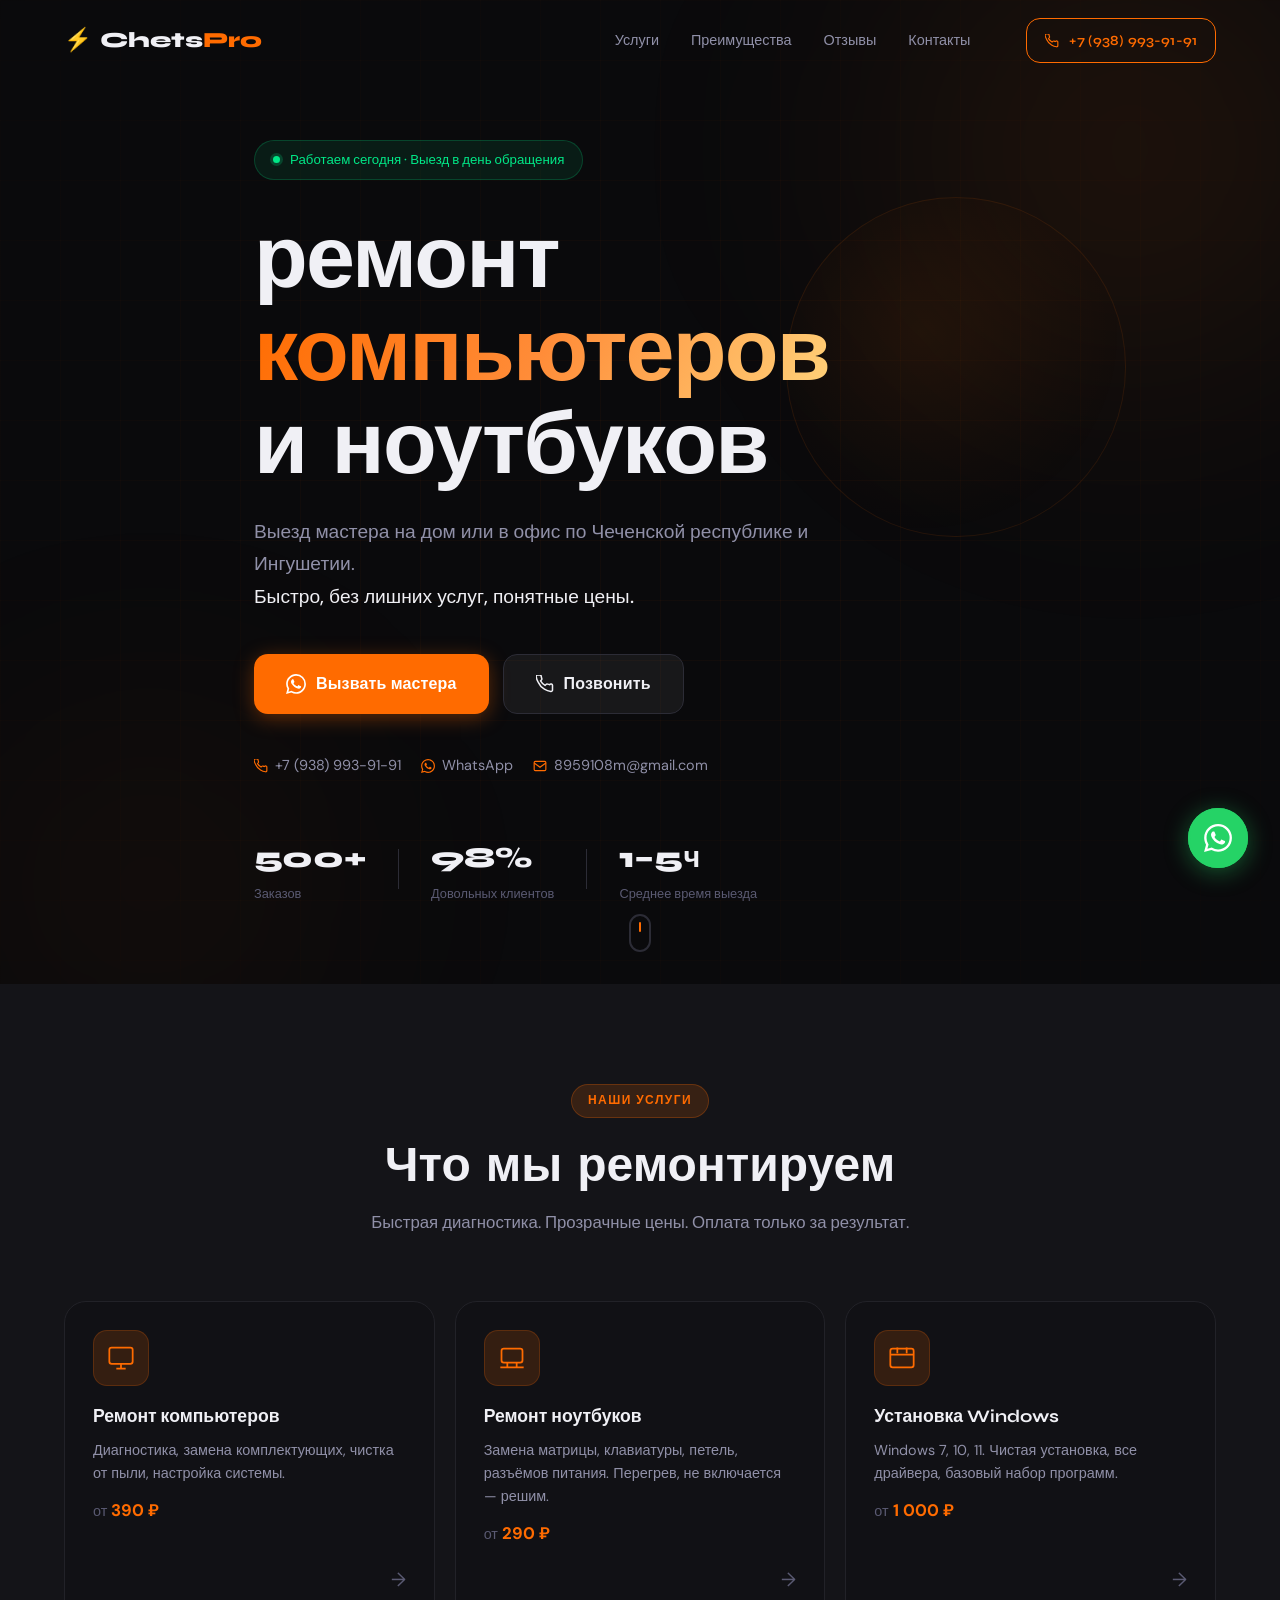
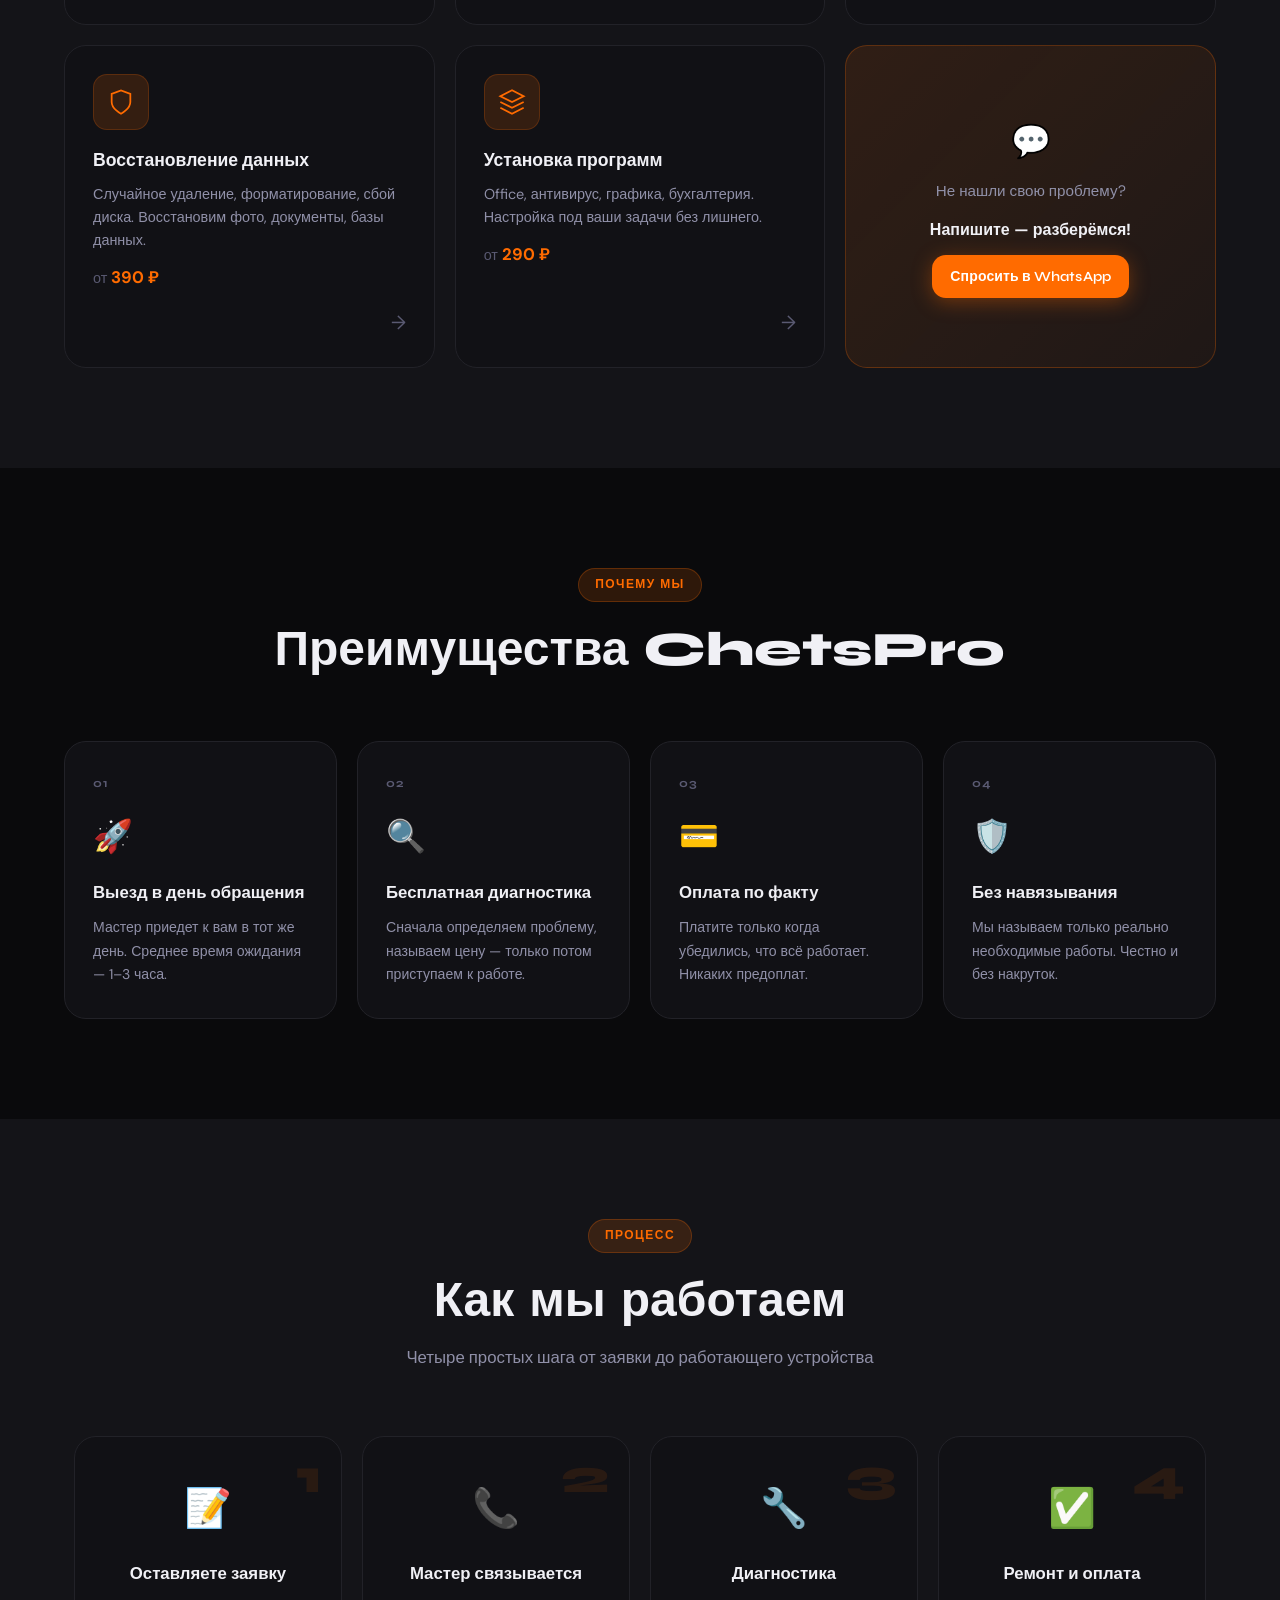
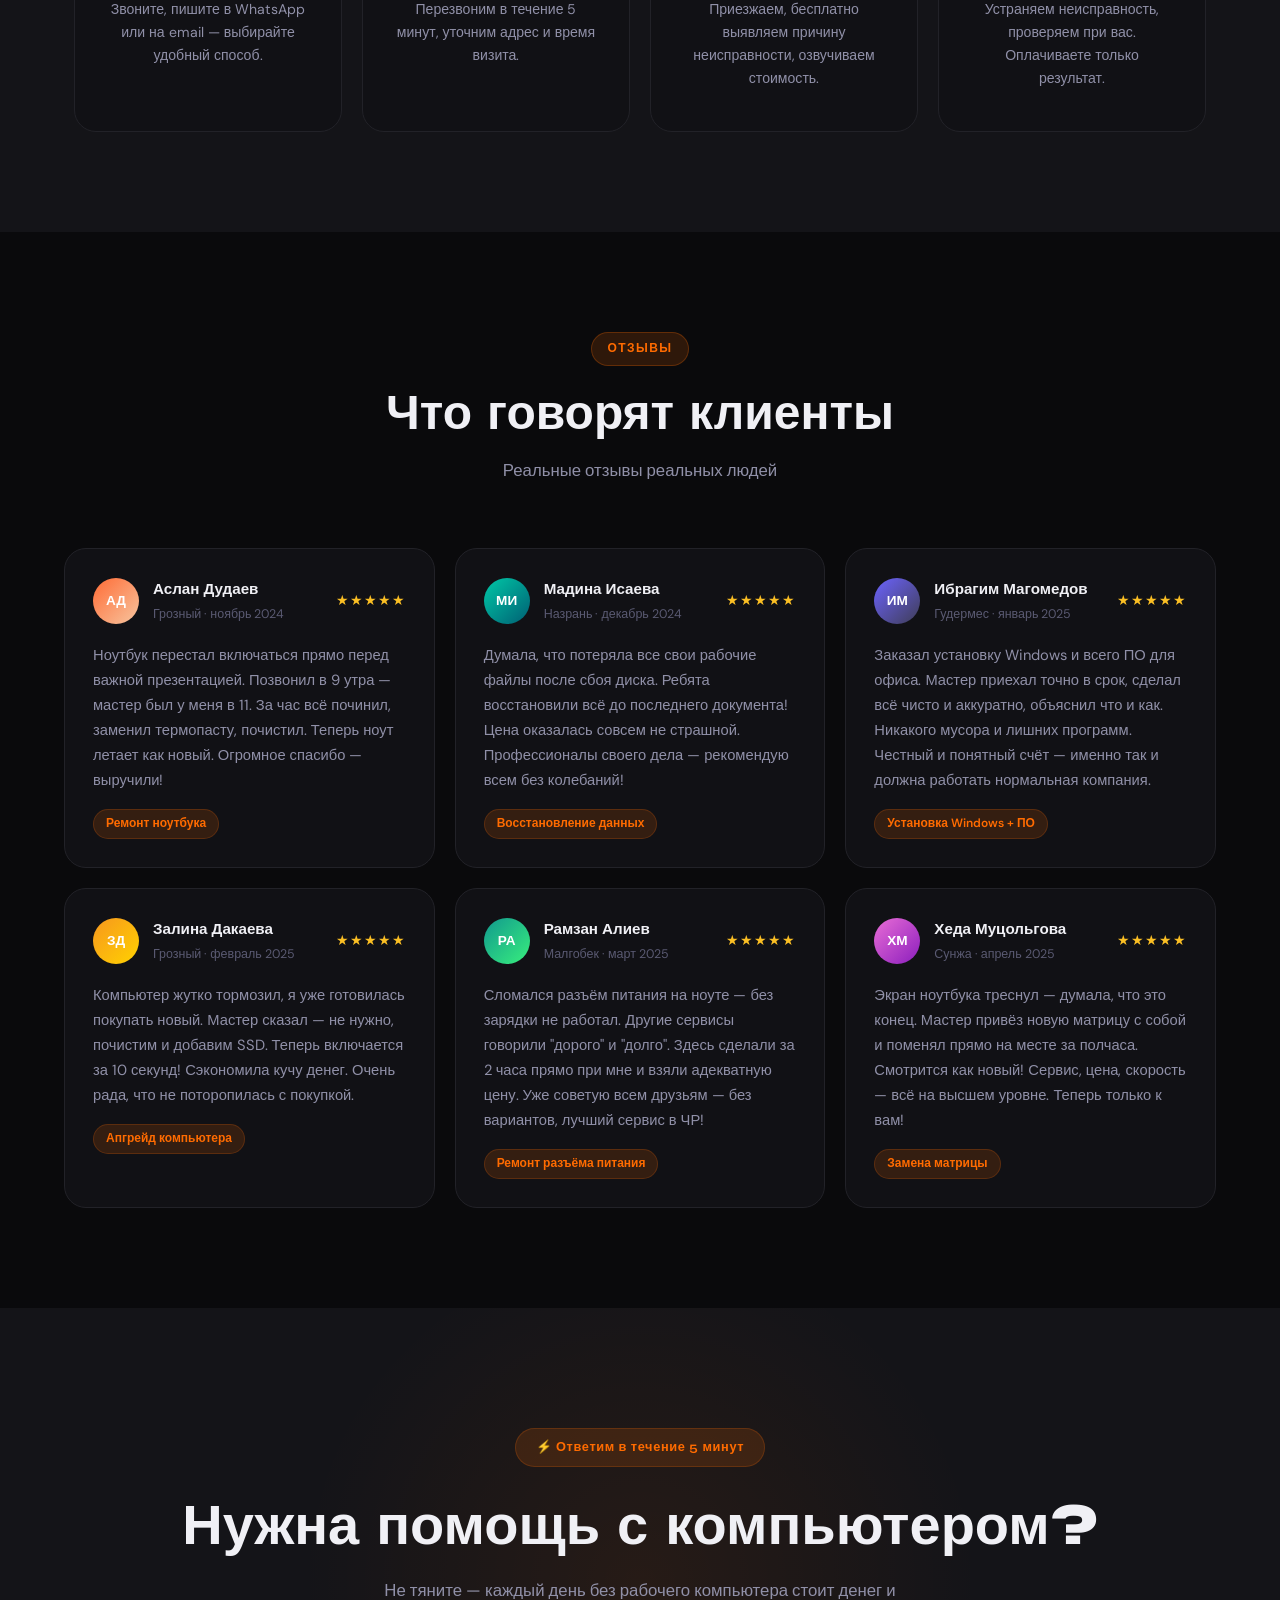
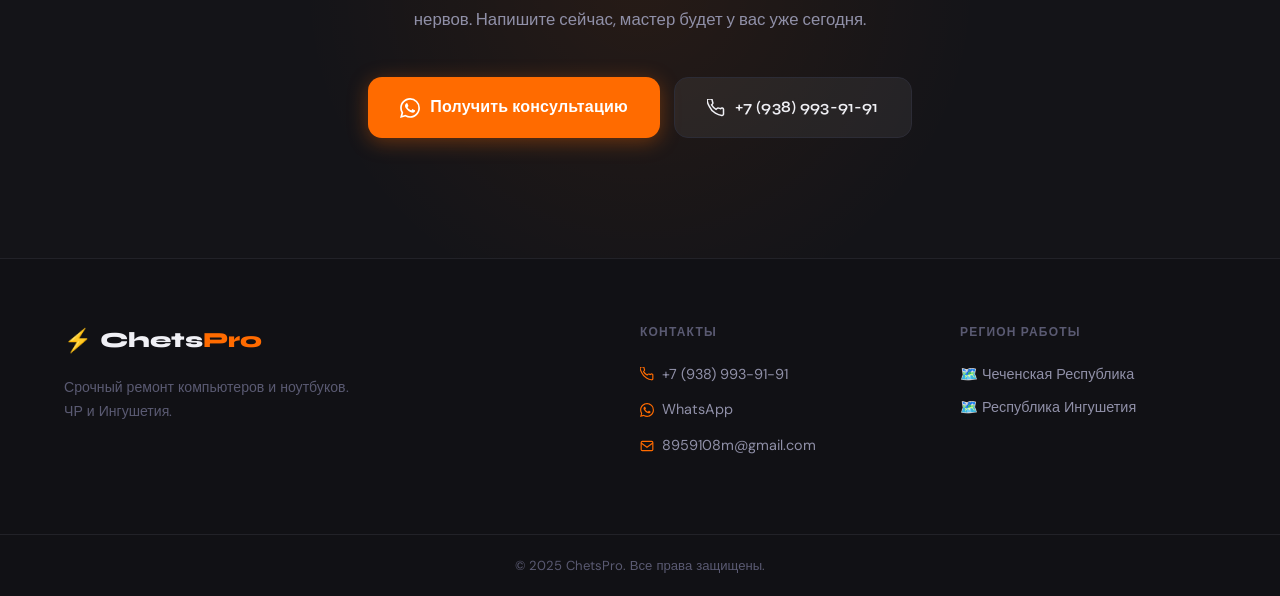
==== index.html @ eb34f76c "Add files via upload" ====
<!DOCTYPE html>
<html lang="ru">
<head>
  <meta charset="UTF-8" />
  <meta name="viewport" content="width=device-width, initial-scale=1.0" />
  <title>ChetsPro — Срочный ремонт компьютеров и ноутбуков | ЧР и Ингушетия</title>
  <meta name="description" content="Срочный ремонт компьютеров и ноутбуков в Чеченской республике и Ингушетии. Выезд мастера в день обращения. Бесплатная диагностика. Звоните: +7 (938) 993-91-91" />
  <link rel="stylesheet" href="style.css" />
  <link rel="preconnect" href="https://fonts.googleapis.com" />
  <link rel="preconnect" href="https://fonts.gstatic.com" crossorigin />
  <link href="https://fonts.googleapis.com/css2?family=Syne:wght@400;600;700;800&family=DM+Sans:ital,opsz,wght@0,9..40,300;0,9..40,400;0,9..40,500;1,9..40,300&display=swap" rel="stylesheet" />
</head>
<body>

  <!-- ===== FIXED HEADER ===== -->
  <header class="header" id="header">
    <div class="container header__inner">
      <a href="#" class="logo">
        <span class="logo__icon">⚡</span>
        <span class="logo__text">Chets<span class="logo__accent">Pro</span></span>
      </a>
      <nav class="nav">
        <a href="#services" class="nav__link">Услуги</a>
        <a href="#advantages" class="nav__link">Преимущества</a>
        <a href="#reviews" class="nav__link">Отзывы</a>
        <a href="#contact" class="nav__link">Контакты</a>
      </nav>
      <a href="tel:+79389939191" class="btn btn--sm btn--outline header__cta">
        <svg width="14" height="14" viewBox="0 0 24 24" fill="none" stroke="currentColor" stroke-width="2"><path d="M22 16.92v3a2 2 0 01-2.18 2 19.79 19.79 0 01-8.63-3.07A19.5 19.5 0 013.07 9.81 19.79 19.79 0 01.01 1.18 2 2 0 012 0h3a2 2 0 012 1.72 12.84 12.84 0 00.7 2.81 2 2 0 01-.45 2.11L6.09 7.91a16 16 0 006 6l1.27-1.27a2 2 0 012.11-.45 12.84 12.84 0 002.81.7A2 2 0 0122 14z"/></svg>
        +7 (938) 993-91-91
      </a>
      <button class="burger" id="burger" aria-label="Меню">
        <span></span><span></span><span></span>
      </button>
    </div>
    <div class="mobile-menu" id="mobileMenu">
      <a href="#services" class="mobile-menu__link">Услуги</a>
      <a href="#advantages" class="mobile-menu__link">Преимущества</a>
      <a href="#reviews" class="mobile-menu__link">Отзывы</a>
      <a href="#contact" class="mobile-menu__link">Контакты</a>
      <a href="tel:+79389939191" class="mobile-menu__link mobile-menu__link--cta">+7 (938) 993-91-91</a>
    </div>
  </header>

  <main>

    <!-- ===== HERO ===== -->
    <section class="hero" id="home">
      <div class="hero__bg">
        <div class="hero__grid"></div>
        <div class="hero__glow hero__glow--1"></div>
        <div class="hero__glow hero__glow--2"></div>
        <div class="hero__orb"></div>
      </div>
      <div class="container hero__inner">
        <div class="hero__badge reveal">
          <span class="badge__dot"></span>
          Работаем сегодня · Выезд в день обращения
        </div>
        <h1 class="hero__title reveal reveal--delay-1">
          ремонт<br />
          <span class="hero__title-gradient">компьютеров</span><br />
          и ноутбуков
        </h1>
        <p class="hero__subtitle reveal reveal--delay-2">
          Выезд мастера на дом или в офис по Чеченской республике и Ингушетии.<br />
          <strong>Быстро, без лишних услуг, понятные цены.</strong>
        </p>
        <div class="hero__actions reveal reveal--delay-3">
          <a href="https://wa.me/79389939191?text=Здравствуйте!%20Хочу%20вызвать%20мастера" target="_blank" class="btn btn--primary btn--lg">
            <svg width="20" height="20" viewBox="0 0 24 24" fill="currentColor"><path d="M17.472 14.382c-.297-.149-1.758-.867-2.03-.967-.273-.099-.471-.148-.67.15-.197.297-.767.966-.94 1.164-.173.199-.347.223-.644.075-.297-.15-1.255-.463-2.39-1.475-.883-.788-1.48-1.761-1.653-2.059-.173-.297-.018-.458.13-.606.134-.133.298-.347.446-.52.149-.174.198-.298.298-.497.099-.198.05-.371-.025-.52-.075-.149-.669-1.612-.916-2.207-.242-.579-.487-.5-.669-.51-.173-.008-.371-.01-.57-.01-.198 0-.52.074-.792.372-.272.297-1.04 1.016-1.04 2.479 0 1.462 1.065 2.875 1.213 3.074.149.198 2.096 3.2 5.077 4.487.709.306 1.262.489 1.694.625.712.227 1.36.195 1.871.118.571-.085 1.758-.719 2.006-1.413.248-.694.248-1.289.173-1.413-.074-.124-.272-.198-.57-.347m-5.421 7.403h-.004a9.87 9.87 0 01-5.031-1.378l-.361-.214-3.741.982.998-3.648-.235-.374a9.86 9.86 0 01-1.51-5.26c.001-5.45 4.436-9.884 9.888-9.884 2.64 0 5.122 1.03 6.988 2.898a9.825 9.825 0 012.893 6.994c-.003 5.45-4.437 9.884-9.885 9.884m8.413-18.297A11.815 11.815 0 0012.05 0C5.495 0 .16 5.335.157 11.892c0 2.096.547 4.142 1.588 5.945L.057 24l6.305-1.654a11.882 11.882 0 005.683 1.448h.005c6.554 0 11.89-5.335 11.893-11.893a11.821 11.821 0 00-3.48-8.413z"/></svg>
            Вызвать мастера
          </a>
          <a href="tel:+79389939191" class="btn btn--ghost btn--lg">
            <svg width="18" height="18" viewBox="0 0 24 24" fill="none" stroke="currentColor" stroke-width="2"><path d="M22 16.92v3a2 2 0 01-2.18 2 19.79 19.79 0 01-8.63-3.07A19.5 19.5 0 013.07 9.81 19.79 19.79 0 01.01 1.18 2 2 0 012 0h3a2 2 0 012 1.72 12.84 12.84 0 00.7 2.81 2 2 0 01-.45 2.11L6.09 7.91a16 16 0 006 6l1.27-1.27a2 2 0 012.11-.45 12.84 12.84 0 002.81.7A2 2 0 0122 14z"/></svg>
            Позвонить
          </a>
        </div>
        <div class="hero__contacts reveal reveal--delay-4">
          <a href="tel:+79389939191" class="hero__contact-item">
            <svg width="14" height="14" viewBox="0 0 24 24" fill="none" stroke="currentColor" stroke-width="2"><path d="M22 16.92v3a2 2 0 01-2.18 2 19.79 19.79 0 01-8.63-3.07A19.5 19.5 0 013.07 9.81 19.79 19.79 0 01.01 1.18 2 2 0 012 0h3a2 2 0 012 1.72 12.84 12.84 0 00.7 2.81 2 2 0 01-.45 2.11L6.09 7.91a16 16 0 006 6l1.27-1.27a2 2 0 012.11-.45 12.84 12.84 0 002.81.7A2 2 0 0122 14z"/></svg>
            +7 (938) 993-91-91
          </a>
          <a href="https://wa.me/79389939191" target="_blank" class="hero__contact-item">
            <svg width="14" height="14" viewBox="0 0 24 24" fill="currentColor"><path d="M17.472 14.382c-.297-.149-1.758-.867-2.03-.967-.273-.099-.471-.148-.67.15-.197.297-.767.966-.94 1.164-.173.199-.347.223-.644.075-.297-.15-1.255-.463-2.39-1.475-.883-.788-1.48-1.761-1.653-2.059-.173-.297-.018-.458.13-.606.134-.133.298-.347.446-.52.149-.174.198-.298.298-.497.099-.198.05-.371-.025-.52-.075-.149-.669-1.612-.916-2.207-.242-.579-.487-.5-.669-.51-.173-.008-.371-.01-.57-.01-.198 0-.52.074-.792.372-.272.297-1.04 1.016-1.04 2.479 0 1.462 1.065 2.875 1.213 3.074.149.198 2.096 3.2 5.077 4.487.709.306 1.262.489 1.694.625.712.227 1.36.195 1.871.118.571-.085 1.758-.719 2.006-1.413.248-.694.248-1.289.173-1.413-.074-.124-.272-.198-.57-.347m-5.421 7.403h-.004a9.87 9.87 0 01-5.031-1.378l-.361-.214-3.741.982.998-3.648-.235-.374a9.86 9.86 0 01-1.51-5.26c.001-5.45 4.436-9.884 9.888-9.884 2.64 0 5.122 1.03 6.988 2.898a9.825 9.825 0 012.893 6.994c-.003 5.45-4.437 9.884-9.885 9.884m8.413-18.297A11.815 11.815 0 0012.05 0C5.495 0 .16 5.335.157 11.892c0 2.096.547 4.142 1.588 5.945L.057 24l6.305-1.654a11.882 11.882 0 005.683 1.448h.005c6.554 0 11.89-5.335 11.893-11.893a11.821 11.821 0 00-3.48-8.413z"/></svg>
            WhatsApp
          </a>
          <a href="mailto:8959108m@gmail.com" class="hero__contact-item">
            <svg width="14" height="14" viewBox="0 0 24 24" fill="none" stroke="currentColor" stroke-width="2"><rect x="2" y="4" width="20" height="16" rx="2"/><path d="m2 7 10 7 10-7"/></svg>
            8959108m@gmail.com
          </a>
        </div>
        <div class="hero__stats reveal reveal--delay-4">
          <div class="hero__stat">
            <span class="hero__stat-num">500+</span>
            <span class="hero__stat-label">Заказов</span>
          </div>
          <div class="hero__stat-divider"></div>
          <div class="hero__stat">
            <span class="hero__stat-num">98%</span>
            <span class="hero__stat-label">Довольных клиентов</span>
          </div>
          <div class="hero__stat-divider"></div>
          <div class="hero__stat">
            <span class="hero__stat-num">1–5ч</span>
            <span class="hero__stat-label">Среднее время выезда</span>
          </div>
        </div>
      </div>
      <div class="hero__scroll">
        <div class="scroll-indicator">
          <div class="scroll-indicator__line"></div>
        </div>
      </div>
    </section>

    <!-- ===== SERVICES ===== -->
    <section class="services section" id="services">
      <div class="container">
        <div class="section-header">
          <span class="section-tag reveal">Наши услуги</span>
          <h2 class="section-title reveal reveal--delay-1">Что мы ремонтируем</h2>
          <p class="section-desc reveal reveal--delay-2">Быстрая диагностика. Прозрачные цены. Оплата только за результат.</p>
        </div>
        <div class="services__grid">
          <div class="service-card reveal">
            <div class="service-card__icon">
              <svg width="28" height="28" viewBox="0 0 24 24" fill="none" stroke="currentColor" stroke-width="1.5"><rect x="2" y="3" width="20" height="14" rx="2"/><path d="M8 21h8M12 17v4"/></svg>
            </div>
            <div class="service-card__content">
              <h3 class="service-card__title">Ремонт компьютеров</h3>
              <p class="service-card__desc">Диагностика, замена комплектующих, чистка от пыли, настройка системы.</p>
              <div class="service-card__price">от <strong>390 ₽</strong></div>
            </div>
            <div class="service-card__arrow">→</div>
          </div>
          <div class="service-card reveal reveal--delay-1">
            <div class="service-card__icon">
              <svg width="28" height="28" viewBox="0 0 24 24" fill="none" stroke="currentColor" stroke-width="1.5"><rect x="3" y="4" width="18" height="12" rx="2"/><path d="M2 20h20M8 16v4M16 16v4"/></svg>
            </div>
            <div class="service-card__content">
              <h3 class="service-card__title">Ремонт ноутбуков</h3>
              <p class="service-card__desc">Замена матрицы, клавиатуры, петель, разъёмов питания. Перегрев, не включается — решим.</p>
              <div class="service-card__price">от <strong>290 ₽</strong></div>
            </div>
            <div class="service-card__arrow">→</div>
          </div>
          <div class="service-card reveal reveal--delay-2">
            <div class="service-card__icon">
              <svg width="28" height="28" viewBox="0 0 24 24" fill="none" stroke="currentColor" stroke-width="1.5"><path d="M4 4h16c1.1 0 2 .9 2 2v12c0 1.1-.9 2-2 2H4c-1.1 0-2-.9-2-2V6c0-1.1.9-2 2-2z"/><path d="M22 9H2M8 3v5M16 3v5"/></svg>
            </div>
            <div class="service-card__content">
              <h3 class="service-card__title">Установка Windows</h3>
              <p class="service-card__desc">Windows 7, 10, 11. Чистая установка, все драйвера, базовый набор программ.</p>
              <div class="service-card__price">от <strong>1 000 ₽</strong></div>
            </div>
            <div class="service-card__arrow">→</div>
          </div>
          <div class="service-card reveal reveal--delay-3">
            <div class="service-card__icon">
              <svg width="28" height="28" viewBox="0 0 24 24" fill="none" stroke="currentColor" stroke-width="1.5"><path d="M12 22s8-4 8-10V5l-8-3-8 3v7c0 6 8 10 8 10z"/></svg>
            </div>
            <div class="service-card__content">
              <h3 class="service-card__title">Восстановление данных</h3>
              <p class="service-card__desc">Случайное удаление, форматирование, сбой диска. Восстановим фото, документы, базы данных.</p>
              <div class="service-card__price">от <strong>390 ₽</strong></div>
            </div>
            <div class="service-card__arrow">→</div>
          </div>
          <div class="service-card reveal reveal--delay-1">
            <div class="service-card__icon">
              <svg width="28" height="28" viewBox="0 0 24 24" fill="none" stroke="currentColor" stroke-width="1.5"><path d="M12 2L2 7l10 5 10-5-10-5z"/><path d="M2 17l10 5 10-5M2 12l10 5 10-5"/></svg>
            </div>
            <div class="service-card__content">
              <h3 class="service-card__title">Установка программ</h3>
              <p class="service-card__desc">Office, антивирус, графика, бухгалтерия. Настройка под ваши задачи без лишнего.</p>
              <div class="service-card__price">от <strong>290 ₽</strong></div>
            </div>
            <div class="service-card__arrow">→</div>
          </div>
          <div class="service-card service-card--cta reveal reveal--delay-2">
            <div class="service-card__cta-inner">
              <span class="service-card__cta-icon">💬</span>
              <p>Не нашли свою проблему?</p>
              <strong>Напишите — разберёмся!</strong>
              <a href="https://wa.me/79389939191?text=Здравствуйте!%20У%20меня%20вопрос." target="_blank" class="btn btn--primary btn--sm">Спросить в WhatsApp</a>
            </div>
          </div>
        </div>
      </div>
    </section>

    <!-- ===== ADVANTAGES ===== -->
    <section class="advantages section" id="advantages">
      <div class="container">
        <div class="section-header">
          <span class="section-tag reveal">Почему мы</span>
          <h2 class="section-title reveal reveal--delay-1">Преимущества ChetsPro</h2>
        </div>
        <div class="advantages__grid">
          <div class="adv-card reveal">
            <div class="adv-card__num">01</div>
            <div class="adv-card__icon">🚀</div>
            <h3 class="adv-card__title">Выезд в день обращения</h3>
            <p class="adv-card__desc">Мастер приедет к вам в тот же день. Среднее время ожидания — 1–3 часа.</p>
          </div>
          <div class="adv-card reveal reveal--delay-1">
            <div class="adv-card__num">02</div>
            <div class="adv-card__icon">🔍</div>
            <h3 class="adv-card__title">Бесплатная диагностика</h3>
            <p class="adv-card__desc">Сначала определяем проблему, называем цену — только потом приступаем к работе.</p>
          </div>
          <div class="adv-card reveal reveal--delay-2">
            <div class="adv-card__num">03</div>
            <div class="adv-card__icon">💳</div>
            <h3 class="adv-card__title">Оплата по факту</h3>
            <p class="adv-card__desc">Платите только когда убедились, что всё работает. Никаких предоплат.</p>
          </div>
          <div class="adv-card reveal reveal--delay-3">
            <div class="adv-card__num">04</div>
            <div class="adv-card__icon">🛡️</div>
            <h3 class="adv-card__title">Без навязывания</h3>
            <p class="adv-card__desc">Мы называем только реально необходимые работы. Честно и без накруток.</p>
          </div>
        </div>
      </div>
    </section>

    <!-- ===== HOW WE WORK ===== -->
    <section class="how section">
      <div class="container">
        <div class="section-header">
          <span class="section-tag reveal">Процесс</span>
          <h2 class="section-title reveal reveal--delay-1">Как мы работаем</h2>
          <p class="section-desc reveal reveal--delay-2">Четыре простых шага от заявки до работающего устройства</p>
        </div>
        <div class="how__steps">
          <div class="step reveal">
            <div class="step__num">1</div>
            <div class="step__line"></div>
            <div class="step__icon">📝</div>
            <h3 class="step__title">Оставляете заявку</h3>
            <p class="step__desc">Звоните, пишите в WhatsApp или на email — выбирайте удобный способ.</p>
          </div>
          <div class="step reveal reveal--delay-1">
            <div class="step__num">2</div>
            <div class="step__line"></div>
            <div class="step__icon">📞</div>
            <h3 class="step__title">Мастер связывается</h3>
            <p class="step__desc">Перезвоним в течение 5 минут, уточним адрес и время визита.</p>
          </div>
          <div class="step reveal reveal--delay-2">
            <div class="step__num">3</div>
            <div class="step__line"></div>
            <div class="step__icon">🔧</div>
            <h3 class="step__title">Диагностика</h3>
            <p class="step__desc">Приезжаем, бесплатно выявляем причину неисправности, озвучиваем стоимость.</p>
          </div>
          <div class="step reveal reveal--delay-3">
            <div class="step__num">4</div>
            <div class="step__line step__line--last"></div>
            <div class="step__icon">✅</div>
            <h3 class="step__title">Ремонт и оплата</h3>
            <p class="step__desc">Устраняем неисправность, проверяем при вас. Оплачиваете только результат.</p>
          </div>
        </div>
      </div>
    </section>

    <!-- ===== REVIEWS ===== -->
    <section class="reviews section" id="reviews">
      <div class="container">
        <div class="section-header">
          <span class="section-tag reveal">Отзывы</span>
          <h2 class="section-title reveal reveal--delay-1">Что говорят клиенты</h2>
          <p class="section-desc reveal reveal--delay-2">Реальные отзывы реальных людей</p>
        </div>
        <div class="reviews__grid">

          <div class="review-card reveal">
            <div class="review-card__header">
              <div class="review-card__avatar" style="background: linear-gradient(135deg,#ff6b35,#f7c59f);">АД</div>
              <div>
                <div class="review-card__name">Аслан Дудаев</div>
                <div class="review-card__meta">Грозный · ноябрь 2024</div>
              </div>
              <div class="review-card__stars">★★★★★</div>
            </div>
            <p class="review-card__text">Ноутбук перестал включаться прямо перед важной презентацией. Позвонил в 9 утра — мастер был у меня в 11. За час всё починил, заменил термопасту, почистил. Теперь ноут летает как новый. Огромное спасибо — выручили!</p>
            <div class="review-card__service">Ремонт ноутбука</div>
          </div>

          <div class="review-card reveal reveal--delay-1">
            <div class="review-card__header">
              <div class="review-card__avatar" style="background: linear-gradient(135deg,#00c9a7,#005f73);">МИ</div>
              <div>
                <div class="review-card__name">Мадина Исаева</div>
                <div class="review-card__meta">Назрань · декабрь 2024</div>
              </div>
              <div class="review-card__stars">★★★★★</div>
            </div>
            <p class="review-card__text">Думала, что потеряла все свои рабочие файлы после сбоя диска. Ребята восстановили всё до последнего документа! Цена оказалась совсем не страшной. Профессионалы своего дела — рекомендую всем без колебаний!</p>
            <div class="review-card__service">Восстановление данных</div>
          </div>

          <div class="review-card reveal reveal--delay-2">
            <div class="review-card__header">
              <div class="review-card__avatar" style="background: linear-gradient(135deg,#6c63ff,#3f3d56);">ИМ</div>
              <div>
                <div class="review-card__name">Ибрагим Магомедов</div>
                <div class="review-card__meta">Гудермес · январь 2025</div>
              </div>
              <div class="review-card__stars">★★★★★</div>
            </div>
            <p class="review-card__text">Заказал установку Windows и всего ПО для офиса. Мастер приехал точно в срок, сделал всё чисто и аккуратно, объяснил что и как. Никакого мусора и лишних программ. Честный и понятный счёт — именно так и должна работать нормальная компания.</p>
            <div class="review-card__service">Установка Windows + ПО</div>
          </div>

          <div class="review-card reveal reveal--delay-1">
            <div class="review-card__header">
              <div class="review-card__avatar" style="background: linear-gradient(135deg,#f7971e,#ffd200);">ЗД</div>
              <div>
                <div class="review-card__name">Залина Дакаева</div>
                <div class="review-card__meta">Грозный · февраль 2025</div>
              </div>
              <div class="review-card__stars">★★★★★</div>
            </div>
            <p class="review-card__text">Компьютер жутко тормозил, я уже готовилась покупать новый. Мастер сказал — не нужно, почистим и добавим SSD. Теперь включается за 10 секунд! Сэкономила кучу денег. Очень рада, что не поторопилась с покупкой.</p>
            <div class="review-card__service">Апгрейд компьютера</div>
          </div>

          <div class="review-card reveal reveal--delay-2">
            <div class="review-card__header">
              <div class="review-card__avatar" style="background: linear-gradient(135deg,#11998e,#38ef7d);">РА</div>
              <div>
                <div class="review-card__name">Рамзан Алиев</div>
                <div class="review-card__meta">Малгобек · март 2025</div>
              </div>
              <div class="review-card__stars">★★★★★</div>
            </div>
            <p class="review-card__text">Сломался разъём питания на ноуте — без зарядки не работал. Другие сервисы говорили "дорого" и "долго". Здесь сделали за 2 часа прямо при мне и взяли адекватную цену. Уже советую всем друзьям — без вариантов, лучший сервис в ЧР!</p>
            <div class="review-card__service">Ремонт разъёма питания</div>
          </div>

          <div class="review-card reveal reveal--delay-3">
            <div class="review-card__header">
              <div class="review-card__avatar" style="background: linear-gradient(135deg,#e96dd6,#8b1ebd);">ХМ</div>
              <div>
                <div class="review-card__name">Хеда Муцольгова</div>
                <div class="review-card__meta">Сунжа · апрель 2025</div>
              </div>
              <div class="review-card__stars">★★★★★</div>
            </div>
            <p class="review-card__text">Экран ноутбука треснул — думала, что это конец. Мастер привёз новую матрицу с собой и поменял прямо на месте за полчаса. Смотрится как новый! Сервис, цена, скорость — всё на высшем уровне. Теперь только к вам!</p>
            <div class="review-card__service">Замена матрицы</div>
          </div>

        </div>
      </div>
    </section>

    <!-- ===== CTA ===== -->
    <section class="cta-section section" id="contact">
      <div class="cta-section__bg">
        <div class="cta-section__glow"></div>
      </div>
      <div class="container cta-section__inner">
        <div class="cta-section__content reveal">
          <span class="cta-section__badge">⚡ Ответим в течение 5 минут</span>
          <h2 class="cta-section__title">Нужна помощь с компьютером?</h2>
          <p class="cta-section__desc">Не тяните — каждый день без рабочего компьютера стоит денег и нервов. Напишите сейчас, мастер будет у вас уже сегодня.</p>
          <div class="cta-section__actions">
            <a href="https://wa.me/79389939191?text=Здравствуйте!%20Нужна%20консультация." target="_blank" class="btn btn--primary btn--lg">
              <svg width="20" height="20" viewBox="0 0 24 24" fill="currentColor"><path d="M17.472 14.382c-.297-.149-1.758-.867-2.03-.967-.273-.099-.471-.148-.67.15-.197.297-.767.966-.94 1.164-.173.199-.347.223-.644.075-.297-.15-1.255-.463-2.39-1.475-.883-.788-1.48-1.761-1.653-2.059-.173-.297-.018-.458.13-.606.134-.133.298-.347.446-.52.149-.174.198-.298.298-.497.099-.198.05-.371-.025-.52-.075-.149-.669-1.612-.916-2.207-.242-.579-.487-.5-.669-.51-.173-.008-.371-.01-.57-.01-.198 0-.52.074-.792.372-.272.297-1.04 1.016-1.04 2.479 0 1.462 1.065 2.875 1.213 3.074.149.198 2.096 3.2 5.077 4.487.709.306 1.262.489 1.694.625.712.227 1.36.195 1.871.118.571-.085 1.758-.719 2.006-1.413.248-.694.248-1.289.173-1.413-.074-.124-.272-.198-.57-.347m-5.421 7.403h-.004a9.87 9.87 0 01-5.031-1.378l-.361-.214-3.741.982.998-3.648-.235-.374a9.86 9.86 0 01-1.51-5.26c.001-5.45 4.436-9.884 9.888-9.884 2.64 0 5.122 1.03 6.988 2.898a9.825 9.825 0 012.893 6.994c-.003 5.45-4.437 9.884-9.885 9.884m8.413-18.297A11.815 11.815 0 0012.05 0C5.495 0 .16 5.335.157 11.892c0 2.096.547 4.142 1.588 5.945L.057 24l6.305-1.654a11.882 11.882 0 005.683 1.448h.005c6.554 0 11.89-5.335 11.893-11.893a11.821 11.821 0 00-3.48-8.413z"/></svg>
              Получить консультацию
            </a>
            <a href="tel:+79389939191" class="btn btn--ghost btn--lg">
              <svg width="18" height="18" viewBox="0 0 24 24" fill="none" stroke="currentColor" stroke-width="2"><path d="M22 16.92v3a2 2 0 01-2.18 2 19.79 19.79 0 01-8.63-3.07A19.5 19.5 0 013.07 9.81 19.79 19.79 0 01.01 1.18 2 2 0 012 0h3a2 2 0 012 1.72 12.84 12.84 0 00.7 2.81 2 2 0 01-.45 2.11L6.09 7.91a16 16 0 006 6l1.27-1.27a2 2 0 012.11-.45 12.84 12.84 0 002.81.7A2 2 0 0122 14z"/></svg>
              +7 (938) 993-91-91
            </a>
          </div>
        </div>
      </div>
    </section>

  </main>

  <!-- ===== FOOTER ===== -->
  <footer class="footer">
    <div class="container footer__inner">
      <div class="footer__brand">
        <a href="#" class="logo">
          <span class="logo__icon">⚡</span>
          <span class="logo__text">Chets<span class="logo__accent">Pro</span></span>
        </a>
        <p class="footer__tagline">Срочный ремонт компьютеров и ноутбуков.<br />ЧР и Ингушетия.</p>
      </div>
      <div class="footer__contacts">
        <h4 class="footer__heading">Контакты</h4>
        <a href="tel:+79389939191" class="footer__link">
          <svg width="14" height="14" viewBox="0 0 24 24" fill="none" stroke="currentColor" stroke-width="2"><path d="M22 16.92v3a2 2 0 01-2.18 2 19.79 19.79 0 01-8.63-3.07A19.5 19.5 0 013.07 9.81 19.79 19.79 0 01.01 1.18 2 2 0 012 0h3a2 2 0 012 1.72 12.84 12.84 0 00.7 2.81 2 2 0 01-.45 2.11L6.09 7.91a16 16 0 006 6l1.27-1.27a2 2 0 012.11-.45 12.84 12.84 0 002.81.7A2 2 0 0122 14z"/></svg>
          +7 (938) 993-91-91
        </a>
        <a href="https://wa.me/79389939191" target="_blank" class="footer__link">
          <svg width="14" height="14" viewBox="0 0 24 24" fill="currentColor"><path d="M17.472 14.382c-.297-.149-1.758-.867-2.03-.967-.273-.099-.471-.148-.67.15-.197.297-.767.966-.94 1.164-.173.199-.347.223-.644.075-.297-.15-1.255-.463-2.39-1.475-.883-.788-1.48-1.761-1.653-2.059-.173-.297-.018-.458.13-.606.134-.133.298-.347.446-.52.149-.174.198-.298.298-.497.099-.198.05-.371-.025-.52-.075-.149-.669-1.612-.916-2.207-.242-.579-.487-.5-.669-.51-.173-.008-.371-.01-.57-.01-.198 0-.52.074-.792.372-.272.297-1.04 1.016-1.04 2.479 0 1.462 1.065 2.875 1.213 3.074.149.198 2.096 3.2 5.077 4.487.709.306 1.262.489 1.694.625.712.227 1.36.195 1.871.118.571-.085 1.758-.719 2.006-1.413.248-.694.248-1.289.173-1.413-.074-.124-.272-.198-.57-.347m-5.421 7.403h-.004a9.87 9.87 0 01-5.031-1.378l-.361-.214-3.741.982.998-3.648-.235-.374a9.86 9.86 0 01-1.51-5.26c.001-5.45 4.436-9.884 9.888-9.884 2.64 0 5.122 1.03 6.988 2.898a9.825 9.825 0 012.893 6.994c-.003 5.45-4.437 9.884-9.885 9.884m8.413-18.297A11.815 11.815 0 0012.05 0C5.495 0 .16 5.335.157 11.892c0 2.096.547 4.142 1.588 5.945L.057 24l6.305-1.654a11.882 11.882 0 005.683 1.448h.005c6.554 0 11.89-5.335 11.893-11.893a11.821 11.821 0 00-3.48-8.413z"/></svg>
          WhatsApp
        </a>
        <a href="mailto:8959108m@gmail.com" class="footer__link">
          <svg width="14" height="14" viewBox="0 0 24 24" fill="none" stroke="currentColor" stroke-width="2"><rect x="2" y="4" width="20" height="16" rx="2"/><path d="m2 7 10 7 10-7"/></svg>
          8959108m@gmail.com
        </a>
      </div>
      <div class="footer__region">
        <h4 class="footer__heading">Регион работы</h4>
        <p>🗺️ Чеченская Республика</p>
        <p>🗺️ Республика Ингушетия</p>
      </div>
    </div>
    <div class="footer__bottom">
      <div class="container">
        <p>© 2025 ChetsPro. Все права защищены.</p>
      </div>
    </div>
  </footer>

  <!-- ===== WHATSAPP FIXED BUTTON ===== -->
  <a href="https://wa.me/79389939191?text=Здравствуйте!%20Хочу%20вызвать%20мастера" target="_blank" class="wa-btn" aria-label="Написать в WhatsApp">
    <svg width="28" height="28" viewBox="0 0 24 24" fill="currentColor"><path d="M17.472 14.382c-.297-.149-1.758-.867-2.03-.967-.273-.099-.471-.148-.67.15-.197.297-.767.966-.94 1.164-.173.199-.347.223-.644.075-.297-.15-1.255-.463-2.39-1.475-.883-.788-1.48-1.761-1.653-2.059-.173-.297-.018-.458.13-.606.134-.133.298-.347.446-.52.149-.174.198-.298.298-.497.099-.198.05-.371-.025-.52-.075-.149-.669-1.612-.916-2.207-.242-.579-.487-.5-.669-.51-.173-.008-.371-.01-.57-.01-.198 0-.52.074-.792.372-.272.297-1.04 1.016-1.04 2.479 0 1.462 1.065 2.875 1.213 3.074.149.198 2.096 3.2 5.077 4.487.709.306 1.262.489 1.694.625.712.227 1.36.195 1.871.118.571-.085 1.758-.719 2.006-1.413.248-.694.248-1.289.173-1.413-.074-.124-.272-.198-.57-.347m-5.421 7.403h-.004a9.87 9.87 0 01-5.031-1.378l-.361-.214-3.741.982.998-3.648-.235-.374a9.86 9.86 0 01-1.51-5.26c.001-5.45 4.436-9.884 9.888-9.884 2.64 0 5.122 1.03 6.988 2.898a9.825 9.825 0 012.893 6.994c-.003 5.45-4.437 9.884-9.885 9.884m8.413-18.297A11.815 11.815 0 0012.05 0C5.495 0 .16 5.335.157 11.892c0 2.096.547 4.142 1.588 5.945L.057 24l6.305-1.654a11.882 11.882 0 005.683 1.448h.005c6.554 0 11.89-5.335 11.893-11.893a11.821 11.821 0 00-3.48-8.413z"/></svg>
    <span class="wa-btn__pulse"></span>
  </a>

  <script>
    // ===== SCROLL REVEAL =====
    const reveals = document.querySelectorAll('.reveal');
    const revealObserver = new IntersectionObserver((entries) => {
      entries.forEach(entry => {
        if (entry.isIntersecting) {
          entry.target.classList.add('revealed');
        }
      });
    }, { threshold: 0.1 });
    reveals.forEach(el => revealObserver.observe(el));

    // ===== STICKY HEADER =====
    const header = document.getElementById('header');
    window.addEventListener('scroll', () => {
      header.classList.toggle('header--scrolled', window.scrollY > 50);
    });

    // ===== BURGER MENU =====
    const burger = document.getElementById('burger');
    const mobileMenu = document.getElementById('mobileMenu');
    burger.addEventListener('click', () => {
      burger.classList.toggle('burger--open');
      mobileMenu.classList.toggle('mobile-menu--open');
    });
    document.querySelectorAll('.mobile-menu__link').forEach(link => {
      link.addEventListener('click', () => {
        burger.classList.remove('burger--open');
        mobileMenu.classList.remove('mobile-menu--open');
      });
    });

    // ===== SMOOTH SCROLL =====
    document.querySelectorAll('a[href^="#"]').forEach(anchor => {
      anchor.addEventListener('click', function(e) {
        e.preventDefault();
        const target = document.querySelector(this.getAttribute('href'));
        if (target) target.scrollIntoView({ behavior: 'smooth', block: 'start' });
      });
    });
  </script>
</body>
</html>
---- style.css ----
/* ============================================================
   ChetsPro — Landing Page Styles
   Dark, modern, conversion-focused
   ============================================================ */

/* ===== CSS VARIABLES ===== */
:root {
  --bg-base:        #0a0a0c;
  --bg-card:        #111115;
  --bg-card-hover:  #18181e;
  --bg-surface:     #141418;
  --border:         #222228;
  --border-light:   #2c2c36;

  --accent:         #ff6b00;
  --accent-light:   #ff8c38;
  --accent-dim:     rgba(255, 107, 0, 0.15);
  --accent-glow:    rgba(255, 107, 0, 0.25);

  --green:          #00e887;
  --green-dim:      rgba(0, 232, 135, 0.12);

  --text-primary:   #f0f0f5;
  --text-secondary: #9090a8;
  --text-muted:     #5a5a72;

  --radius-sm:      8px;
  --radius-md:      14px;
  --radius-lg:      22px;
  --radius-xl:      32px;

  --shadow-card:    0 1px 3px rgba(0,0,0,.5), 0 8px 32px rgba(0,0,0,.4);
  --shadow-accent:  0 0 40px rgba(255,107,0,.2);

  --font-display:   'Syne', sans-serif;
  --font-body:      'DM Sans', sans-serif;

  --transition:     0.28s cubic-bezier(0.4, 0, 0.2, 1);
  --container:      1200px;
}

/* ===== RESET & BASE ===== */
*, *::before, *::after { box-sizing: border-box; margin: 0; padding: 0; }

html { scroll-behavior: smooth; font-size: 16px; }

body {
  font-family: var(--font-body);
  background: var(--bg-base);
  color: var(--text-primary);
  line-height: 1.65;
  overflow-x: hidden;
  -webkit-font-smoothing: antialiased;
}

img { max-width: 100%; height: auto; display: block; }
a { color: inherit; text-decoration: none; }

/* ===== UTILITY ===== */
.container {
  width: 100%;
  max-width: var(--container);
  margin: 0 auto;
  padding: 0 24px;
}

.section { padding: 100px 0; }

/* ===== SCROLL REVEAL ===== */
.reveal {
  opacity: 0;
  transform: translateY(32px);
  transition: opacity 0.7s ease, transform 0.7s ease;
}
.reveal--delay-1 { transition-delay: 0.1s; }
.reveal--delay-2 { transition-delay: 0.2s; }
.reveal--delay-3 { transition-delay: 0.3s; }
.reveal--delay-4 { transition-delay: 0.4s; }
.reveal.revealed {
  opacity: 1;
  transform: translateY(0);
}

/* ===== BUTTONS ===== */
.btn {
  display: inline-flex;
  align-items: center;
  gap: 10px;
  font-family: var(--font-display);
  font-weight: 600;
  border-radius: var(--radius-md);
  border: none;
  cursor: pointer;
  transition: all var(--transition);
  white-space: nowrap;
  text-decoration: none;
  letter-spacing: 0.01em;
}

.btn--lg { padding: 16px 32px; font-size: 1rem; }
.btn--sm { padding: 10px 18px; font-size: 0.875rem; }

.btn--primary {
  background: var(--accent);
  color: #fff;
  box-shadow: 0 4px 20px rgba(255,107,0,0.35);
}
.btn--primary:hover {
  background: var(--accent-light);
  box-shadow: 0 6px 32px rgba(255,107,0,0.5);
  transform: translateY(-2px);
}
.btn--primary:active { transform: translateY(0); }

.btn--ghost {
  background: rgba(255,255,255,0.06);
  color: var(--text-primary);
  border: 1px solid var(--border-light);
}
.btn--ghost:hover {
  background: rgba(255,255,255,0.1);
  border-color: var(--accent);
  color: var(--accent);
  transform: translateY(-2px);
}

.btn--outline {
  background: transparent;
  color: var(--accent);
  border: 1px solid var(--accent);
}
.btn--outline:hover {
  background: var(--accent-dim);
  transform: translateY(-1px);
}

/* ===== SECTION HEADER ===== */
.section-header {
  text-align: center;
  margin-bottom: 64px;
}

.section-tag {
  display: inline-block;
  font-family: var(--font-display);
  font-size: 0.75rem;
  font-weight: 700;
  letter-spacing: 0.12em;
  text-transform: uppercase;
  color: var(--accent);
  background: var(--accent-dim);
  border: 1px solid rgba(255,107,0,0.25);
  padding: 6px 16px;
  border-radius: 999px;
  margin-bottom: 20px;
}

.section-title {
  font-family: var(--font-display);
  font-size: clamp(2rem, 4vw, 3rem);
  font-weight: 800;
  line-height: 1.15;
  color: var(--text-primary);
  margin-bottom: 16px;
}

.section-desc {
  font-size: 1.05rem;
  color: var(--text-secondary);
  max-width: 560px;
  margin: 0 auto;
}

/* ===== LOGO ===== */
.logo {
  display: flex;
  align-items: center;
  gap: 8px;
  font-family: var(--font-display);
  font-weight: 800;
  font-size: 1.35rem;
  color: var(--text-primary);
}
.logo__icon { font-size: 1.4rem; }
.logo__accent { color: var(--accent); }

/* ===== HEADER ===== */
.header {
  position: fixed;
  top: 0; left: 0; right: 0;
  z-index: 1000;
  padding: 18px 0;
  transition: all var(--transition);
}
.header--scrolled {
  background: rgba(10,10,12,0.92);
  backdrop-filter: blur(20px);
  -webkit-backdrop-filter: blur(20px);
  padding: 12px 0;
  border-bottom: 1px solid var(--border);
  box-shadow: 0 8px 32px rgba(0,0,0,0.5);
}
.header__inner {
  display: flex;
  align-items: center;
  gap: 40px;
}
.nav {
  display: flex;
  align-items: center;
  gap: 32px;
  margin-left: auto;
}
.nav__link {
  font-size: 0.9rem;
  color: var(--text-secondary);
  transition: color var(--transition);
}
.nav__link:hover { color: var(--text-primary); }
.header__cta { margin-left: 16px; }

/* ===== BURGER ===== */
.burger {
  display: none;
  flex-direction: column;
  gap: 5px;
  background: none;
  border: none;
  cursor: pointer;
  padding: 6px;
  margin-left: auto;
}
.burger span {
  display: block;
  width: 24px;
  height: 2px;
  background: var(--text-primary);
  border-radius: 2px;
  transition: all 0.3s ease;
  transform-origin: center;
}
.burger--open span:nth-child(1) { transform: translateY(7px) rotate(45deg); }
.burger--open span:nth-child(2) { opacity: 0; }
.burger--open span:nth-child(3) { transform: translateY(-7px) rotate(-45deg); }

/* ===== MOBILE MENU ===== */
.mobile-menu {
  display: none;
  flex-direction: column;
  padding: 20px 24px 28px;
  gap: 4px;
  border-top: 1px solid var(--border);
  background: rgba(10,10,12,0.97);
  backdrop-filter: blur(20px);
}
.mobile-menu--open { display: flex; }
.mobile-menu__link {
  padding: 12px 16px;
  border-radius: var(--radius-sm);
  color: var(--text-secondary);
  font-size: 1rem;
  transition: all var(--transition);
}
.mobile-menu__link:hover {
  background: var(--bg-card);
  color: var(--text-primary);
}
.mobile-menu__link--cta {
  background: var(--accent-dim);
  color: var(--accent);
  border: 1px solid rgba(255,107,0,0.25);
  text-align: center;
  font-weight: 600;
  margin-top: 8px;
}

/* ===== HERO ===== */
.hero {
  position: relative;
  min-height: 100vh;
  display: flex;
  align-items: center;
  padding: 140px 0 80px;
  overflow: hidden;
}

.hero__bg {
  position: absolute;
  inset: 0;
  pointer-events: none;
}

.hero__grid {
  position: absolute;
  inset: 0;
  background-image:
    linear-gradient(rgba(255,107,0,0.035) 1px, transparent 1px),
    linear-gradient(90deg, rgba(255,107,0,0.035) 1px, transparent 1px);
  background-size: 60px 60px;
  mask-image: radial-gradient(ellipse 80% 80% at 50% 50%, black 20%, transparent 100%);
}

.hero__glow {
  position: absolute;
  border-radius: 50%;
  filter: blur(120px);
  animation: pulse 8s ease-in-out infinite alternate;
}
.hero__glow--1 {
  width: 700px; height: 700px;
  top: -200px; right: -200px;
  background: radial-gradient(circle, rgba(255,107,0,0.12), transparent 70%);
}
.hero__glow--2 {
  width: 500px; height: 500px;
  bottom: -150px; left: -100px;
  background: radial-gradient(circle, rgba(255,107,0,0.07), transparent 70%);
  animation-delay: 3s;
}

.hero__orb {
  position: absolute;
  width: 340px; height: 340px;
  top: 20%; right: 12%;
  border-radius: 50%;
  background: radial-gradient(circle at 40% 40%,
    rgba(255,107,0,0.08),
    rgba(255,107,0,0.02) 50%,
    transparent 70%
  );
  border: 1px solid rgba(255,107,0,0.1);
  animation: float 12s ease-in-out infinite;
}

@keyframes pulse {
  from { opacity: 0.6; transform: scale(1); }
  to   { opacity: 1;   transform: scale(1.1); }
}
@keyframes float {
  0%,100% { transform: translateY(0) rotate(0deg); }
  50%     { transform: translateY(-20px) rotate(5deg); }
}

.hero__inner {
  position: relative;
  z-index: 1;
  max-width: 820px;
}

.hero__badge {
  display: inline-flex;
  align-items: center;
  gap: 10px;
  padding: 8px 18px;
  border-radius: 999px;
  background: rgba(0,232,135,0.08);
  border: 1px solid rgba(0,232,135,0.2);
  color: var(--green);
  font-size: 0.83rem;
  font-weight: 500;
  margin-bottom: 32px;
}

.badge__dot {
  width: 7px; height: 7px;
  border-radius: 50%;
  background: var(--green);
  box-shadow: 0 0 0 3px rgba(0,232,135,0.2);
  animation: blink 2s ease-in-out infinite;
}
@keyframes blink {
  0%,100% { opacity: 1; }
  50%     { opacity: 0.4; }
}

.hero__title {
  font-family: var(--font-display);
  font-size: clamp(2.8rem, 7vw, 5.5rem);
  font-weight: 800;
  line-height: 1.06;
  letter-spacing: -0.02em;
  margin-bottom: 24px;
  color: var(--text-primary);
}

.hero__title-gradient {
  background: linear-gradient(120deg, var(--accent) 0%, var(--accent-light) 50%, #ffd27a 100%);
  -webkit-background-clip: text;
  -webkit-text-fill-color: transparent;
  background-clip: text;
}

.hero__subtitle {
  font-size: clamp(1rem, 2.2vw, 1.2rem);
  color: var(--text-secondary);
  margin-bottom: 40px;
  max-width: 580px;
  line-height: 1.7;
}
.hero__subtitle strong {
  color: var(--text-primary);
  font-weight: 500;
}

.hero__actions {
  display: flex;
  flex-wrap: wrap;
  gap: 14px;
  margin-bottom: 40px;
}

.hero__contacts {
  display: flex;
  flex-wrap: wrap;
  gap: 20px;
  margin-bottom: 56px;
}
.hero__contact-item {
  display: flex;
  align-items: center;
  gap: 7px;
  font-size: 0.9rem;
  color: var(--text-secondary);
  transition: color var(--transition);
}
.hero__contact-item:hover { color: var(--accent); }
.hero__contact-item svg { flex-shrink: 0; color: var(--accent); }

.hero__stats {
  display: flex;
  align-items: center;
  gap: 32px;
  flex-wrap: wrap;
}
.hero__stat {
  display: flex;
  flex-direction: column;
  gap: 2px;
}
.hero__stat-num {
  font-family: var(--font-display);
  font-size: 1.8rem;
  font-weight: 800;
  color: var(--text-primary);
}
.hero__stat-label {
  font-size: 0.8rem;
  color: var(--text-muted);
}
.hero__stat-divider {
  width: 1px;
  height: 40px;
  background: var(--border-light);
}

.hero__scroll {
  position: absolute;
  bottom: 32px;
  left: 50%;
  transform: translateX(-50%);
}
.scroll-indicator {
  display: flex;
  justify-content: center;
  align-items: flex-start;
  width: 22px; height: 38px;
  border: 2px solid var(--border-light);
  border-radius: 12px;
}
.scroll-indicator__line {
  width: 2px; height: 10px;
  background: var(--accent);
  border-radius: 2px;
  margin-top: 6px;
  animation: scroll-anim 2s ease-in-out infinite;
}
@keyframes scroll-anim {
  0%,100% { opacity: 0; transform: translateY(0); }
  40%     { opacity: 1; }
  80%     { opacity: 0; transform: translateY(14px); }
}

/* ===== SERVICES ===== */
.services { background: var(--bg-surface); }

.services__grid {
  display: grid;
  grid-template-columns: repeat(3, 1fr);
  gap: 20px;
}

.service-card {
  background: var(--bg-card);
  border: 1px solid var(--border);
  border-radius: var(--radius-lg);
  padding: 28px;
  display: flex;
  flex-direction: column;
  gap: 16px;
  transition: all var(--transition);
  position: relative;
  overflow: hidden;
  cursor: default;
}
.service-card::before {
  content: '';
  position: absolute;
  inset: 0;
  background: linear-gradient(135deg, var(--accent-dim), transparent 60%);
  opacity: 0;
  transition: opacity var(--transition);
  border-radius: inherit;
}
.service-card:hover {
  border-color: rgba(255,107,0,0.35);
  transform: translateY(-4px);
  box-shadow: var(--shadow-card), var(--shadow-accent);
}
.service-card:hover::before { opacity: 1; }

.service-card__icon {
  width: 56px; height: 56px;
  background: var(--accent-dim);
  border: 1px solid rgba(255,107,0,0.2);
  border-radius: var(--radius-md);
  display: flex;
  align-items: center;
  justify-content: center;
  color: var(--accent);
  position: relative;
  z-index: 1;
  flex-shrink: 0;
}

.service-card__content {
  flex: 1;
  position: relative;
  z-index: 1;
}

.service-card__title {
  font-family: var(--font-display);
  font-size: 1.1rem;
  font-weight: 700;
  color: var(--text-primary);
  margin-bottom: 8px;
}

.service-card__desc {
  font-size: 0.9rem;
  color: var(--text-secondary);
  line-height: 1.6;
  margin-bottom: 12px;
}

.service-card__price {
  font-size: 0.9rem;
  color: var(--text-muted);
}
.service-card__price strong {
  color: var(--accent);
  font-size: 1.05rem;
}

.service-card__arrow {
  position: relative;
  z-index: 1;
  color: var(--text-muted);
  font-size: 1.2rem;
  align-self: flex-end;
  transition: all var(--transition);
}
.service-card:hover .service-card__arrow {
  color: var(--accent);
  transform: translateX(4px);
}

.service-card--cta {
  background: linear-gradient(135deg, rgba(255,107,0,0.12), rgba(255,107,0,0.05));
  border-color: rgba(255,107,0,0.25);
  align-items: center;
  justify-content: center;
  text-align: center;
}
.service-card--cta:hover {
  background: linear-gradient(135deg, rgba(255,107,0,0.2), rgba(255,107,0,0.08));
}

.service-card__cta-inner {
  display: flex;
  flex-direction: column;
  align-items: center;
  gap: 12px;
  position: relative;
  z-index: 1;
}
.service-card__cta-icon { font-size: 2rem; }
.service-card__cta-inner p { color: var(--text-secondary); font-size: 0.95rem; }
.service-card__cta-inner strong { color: var(--text-primary); font-size: 1rem; }

/* ===== ADVANTAGES ===== */
.advantages { background: var(--bg-base); }

.advantages__grid {
  display: grid;
  grid-template-columns: repeat(4, 1fr);
  gap: 20px;
}

.adv-card {
  background: var(--bg-card);
  border: 1px solid var(--border);
  border-radius: var(--radius-lg);
  padding: 32px 28px;
  position: relative;
  overflow: hidden;
  transition: all var(--transition);
}
.adv-card::after {
  content: '';
  position: absolute;
  bottom: 0; left: 0; right: 0;
  height: 3px;
  background: linear-gradient(90deg, var(--accent), var(--accent-light));
  transform: scaleX(0);
  transform-origin: left;
  transition: transform 0.4s ease;
}
.adv-card:hover {
  border-color: rgba(255,107,0,0.3);
  transform: translateY(-4px);
  box-shadow: var(--shadow-card);
}
.adv-card:hover::after { transform: scaleX(1); }

.adv-card__num {
  font-family: var(--font-display);
  font-size: 0.75rem;
  font-weight: 700;
  color: var(--text-muted);
  letter-spacing: 0.1em;
  margin-bottom: 16px;
}
.adv-card__icon { font-size: 2rem; margin-bottom: 16px; }
.adv-card__title {
  font-family: var(--font-display);
  font-size: 1.05rem;
  font-weight: 700;
  color: var(--text-primary);
  margin-bottom: 10px;
}
.adv-card__desc {
  font-size: 0.88rem;
  color: var(--text-secondary);
  line-height: 1.65;
}

/* ===== HOW WE WORK ===== */
.how { background: var(--bg-surface); }

.how__steps {
  display: grid;
  grid-template-columns: repeat(4, 1fr);
  gap: 0;
  position: relative;
}

.step {
  padding: 40px 32px;
  border: 1px solid var(--border);
  border-radius: var(--radius-lg);
  background: var(--bg-card);
  margin: 0 10px;
  position: relative;
  transition: all var(--transition);
  text-align: center;
}
.step:hover {
  border-color: rgba(255,107,0,0.3);
  transform: translateY(-4px);
  box-shadow: var(--shadow-card);
}

.step__num {
  font-family: var(--font-display);
  font-size: 3rem;
  font-weight: 800;
  color: rgba(255,107,0,0.1);
  position: absolute;
  top: 16px; right: 20px;
  line-height: 1;
}
.step__line { display: none; }
.step__icon { font-size: 2.4rem; margin-bottom: 20px; }
.step__title {
  font-family: var(--font-display);
  font-size: 1.05rem;
  font-weight: 700;
  color: var(--text-primary);
  margin-bottom: 10px;
}
.step__desc {
  font-size: 0.88rem;
  color: var(--text-secondary);
  line-height: 1.65;
}

/* ===== REVIEWS ===== */
.reviews { background: var(--bg-base); }

.reviews__grid {
  display: grid;
  grid-template-columns: repeat(3, 1fr);
  gap: 20px;
}

.review-card {
  background: var(--bg-card);
  border: 1px solid var(--border);
  border-radius: var(--radius-lg);
  padding: 28px;
  transition: all var(--transition);
}
.review-card:hover {
  border-color: rgba(255,107,0,0.25);
  transform: translateY(-4px);
  box-shadow: var(--shadow-card);
}

.review-card__header {
  display: flex;
  align-items: center;
  gap: 14px;
  margin-bottom: 18px;
}
.review-card__avatar {
  width: 46px; height: 46px;
  border-radius: 50%;
  display: flex;
  align-items: center;
  justify-content: center;
  font-family: var(--font-display);
  font-weight: 700;
  font-size: 0.85rem;
  color: #fff;
  flex-shrink: 0;
}
.review-card__name {
  font-family: var(--font-display);
  font-weight: 700;
  font-size: 0.95rem;
  color: var(--text-primary);
}
.review-card__meta {
  font-size: 0.78rem;
  color: var(--text-muted);
  margin-top: 2px;
}
.review-card__stars {
  margin-left: auto;
  color: #fbbf24;
  font-size: 0.85rem;
  letter-spacing: 1px;
  flex-shrink: 0;
}
.review-card__text {
  font-size: 0.92rem;
  color: var(--text-secondary);
  line-height: 1.7;
  margin-bottom: 16px;
}
.review-card__service {
  display: inline-block;
  font-size: 0.75rem;
  font-weight: 600;
  color: var(--accent);
  background: var(--accent-dim);
  border: 1px solid rgba(255,107,0,0.2);
  padding: 4px 12px;
  border-radius: 999px;
}

/* ===== CTA SECTION ===== */
.cta-section {
  position: relative;
  overflow: hidden;
  padding: 120px 0;
  background: var(--bg-surface);
}
.cta-section__bg { position: absolute; inset: 0; pointer-events: none; }
.cta-section__glow {
  position: absolute;
  width: 800px; height: 800px;
  top: 50%; left: 50%;
  transform: translate(-50%, -50%);
  background: radial-gradient(circle, rgba(255,107,0,0.08), transparent 60%);
  border-radius: 50%;
  animation: pulse 6s ease-in-out infinite alternate;
}
.cta-section__inner {
  position: relative;
  z-index: 1;
  text-align: center;
}
.cta-section__badge {
  display: inline-block;
  font-family: var(--font-display);
  font-size: 0.8rem;
  font-weight: 700;
  letter-spacing: 0.05em;
  color: var(--accent);
  background: var(--accent-dim);
  border: 1px solid rgba(255,107,0,0.2);
  padding: 8px 20px;
  border-radius: 999px;
  margin-bottom: 28px;
}
.cta-section__title {
  font-family: var(--font-display);
  font-size: clamp(2rem, 5vw, 3.5rem);
  font-weight: 800;
  line-height: 1.1;
  color: var(--text-primary);
  margin-bottom: 20px;
}
.cta-section__desc {
  font-size: 1.05rem;
  color: var(--text-secondary);
  max-width: 560px;
  margin: 0 auto 44px;
  line-height: 1.7;
}
.cta-section__actions {
  display: flex;
  flex-wrap: wrap;
  gap: 14px;
  justify-content: center;
}

/* ===== FOOTER ===== */
.footer {
  background: var(--bg-card);
  border-top: 1px solid var(--border);
}
.footer__inner {
  display: grid;
  grid-template-columns: 2fr 1fr 1fr;
  gap: 64px;
  padding: 64px 24px;
}
.footer__tagline {
  font-size: 0.88rem;
  color: var(--text-muted);
  margin-top: 16px;
  line-height: 1.7;
}
.footer__heading {
  font-family: var(--font-display);
  font-size: 0.75rem;
  font-weight: 700;
  letter-spacing: 0.1em;
  text-transform: uppercase;
  color: var(--text-muted);
  margin-bottom: 20px;
}
.footer__link {
  display: flex;
  align-items: center;
  gap: 8px;
  font-size: 0.9rem;
  color: var(--text-secondary);
  margin-bottom: 12px;
  transition: color var(--transition);
}
.footer__link:hover { color: var(--accent); }
.footer__link svg { color: var(--accent); flex-shrink: 0; }
.footer__region p {
  font-size: 0.9rem;
  color: var(--text-secondary);
  margin-bottom: 10px;
}
.footer__bottom {
  border-top: 1px solid var(--border);
  padding: 20px 0;
  text-align: center;
  font-size: 0.82rem;
  color: var(--text-muted);
}

/* ===== WHATSAPP FIXED BUTTON ===== */
.wa-btn {
  position: fixed;
  bottom: 32px; right: 32px;
  width: 60px; height: 60px;
  background: #25d366;
  border-radius: 50%;
  display: flex;
  align-items: center;
  justify-content: center;
  color: #fff;
  box-shadow: 0 4px 24px rgba(37,211,102,0.4);
  z-index: 999;
  transition: all var(--transition);
}
.wa-btn:hover {
  background: #1da851;
  transform: scale(1.1);
  box-shadow: 0 6px 32px rgba(37,211,102,0.55);
}
.wa-btn__pulse {
  position: absolute;
  inset: 0;
  border-radius: 50%;
  border: 2px solid #25d366;
  animation: wa-pulse 2.5s ease-out infinite;
}
@keyframes wa-pulse {
  0%   { transform: scale(1); opacity: 0.8; }
  100% { transform: scale(1.9); opacity: 0; }
}

/* ===== RESPONSIVE ===== */
@media (max-width: 1024px) {
  .services__grid { grid-template-columns: repeat(2, 1fr); }
  .advantages__grid { grid-template-columns: repeat(2, 1fr); }
  .how__steps { grid-template-columns: repeat(2, 1fr); gap: 20px; }
  .step { margin: 0; }
  .reviews__grid { grid-template-columns: repeat(2, 1fr); }
  .footer__inner { grid-template-columns: 1fr 1fr; gap: 40px; }
  .footer__brand { grid-column: 1 / -1; }
}

@media (max-width: 768px) {
  .section { padding: 72px 0; }
  .section-header { margin-bottom: 44px; }

  .nav { display: none; }
  .header__cta { display: none; }
  .burger { display: flex; }

  .hero { padding: 120px 0 80px; }
  .hero__orb { display: none; }
  .hero__title { font-size: clamp(2.2rem, 10vw, 3.5rem); }
  .hero__actions { flex-direction: column; }
  .hero__actions .btn { width: 100%; justify-content: center; }
  .hero__stats { gap: 20px; }
  .hero__stat-num { font-size: 1.5rem; }

  .services__grid { grid-template-columns: 1fr; }
  .advantages__grid { grid-template-columns: 1fr 1fr; }

  .how__steps { grid-template-columns: 1fr; }
  .step { margin: 0; }

  .reviews__grid { grid-template-columns: 1fr; }

  .cta-section__actions { flex-direction: column; align-items: center; }
  .cta-section__actions .btn { width: 100%; max-width: 340px; justify-content: center; }

  .footer__inner { grid-template-columns: 1fr; gap: 36px; }
  .footer__brand { grid-column: auto; }

  .wa-btn { bottom: 24px; right: 20px; width: 54px; height: 54px; }
}

@media (max-width: 480px) {
  .advantages__grid { grid-template-columns: 1fr; }
  .hero__contacts { flex-direction: column; gap: 10px; }
  .hero__stats { flex-direction: column; gap: 16px; }
  .hero__stat-divider { display: none; }
  .review-card__stars { display: none; }
}
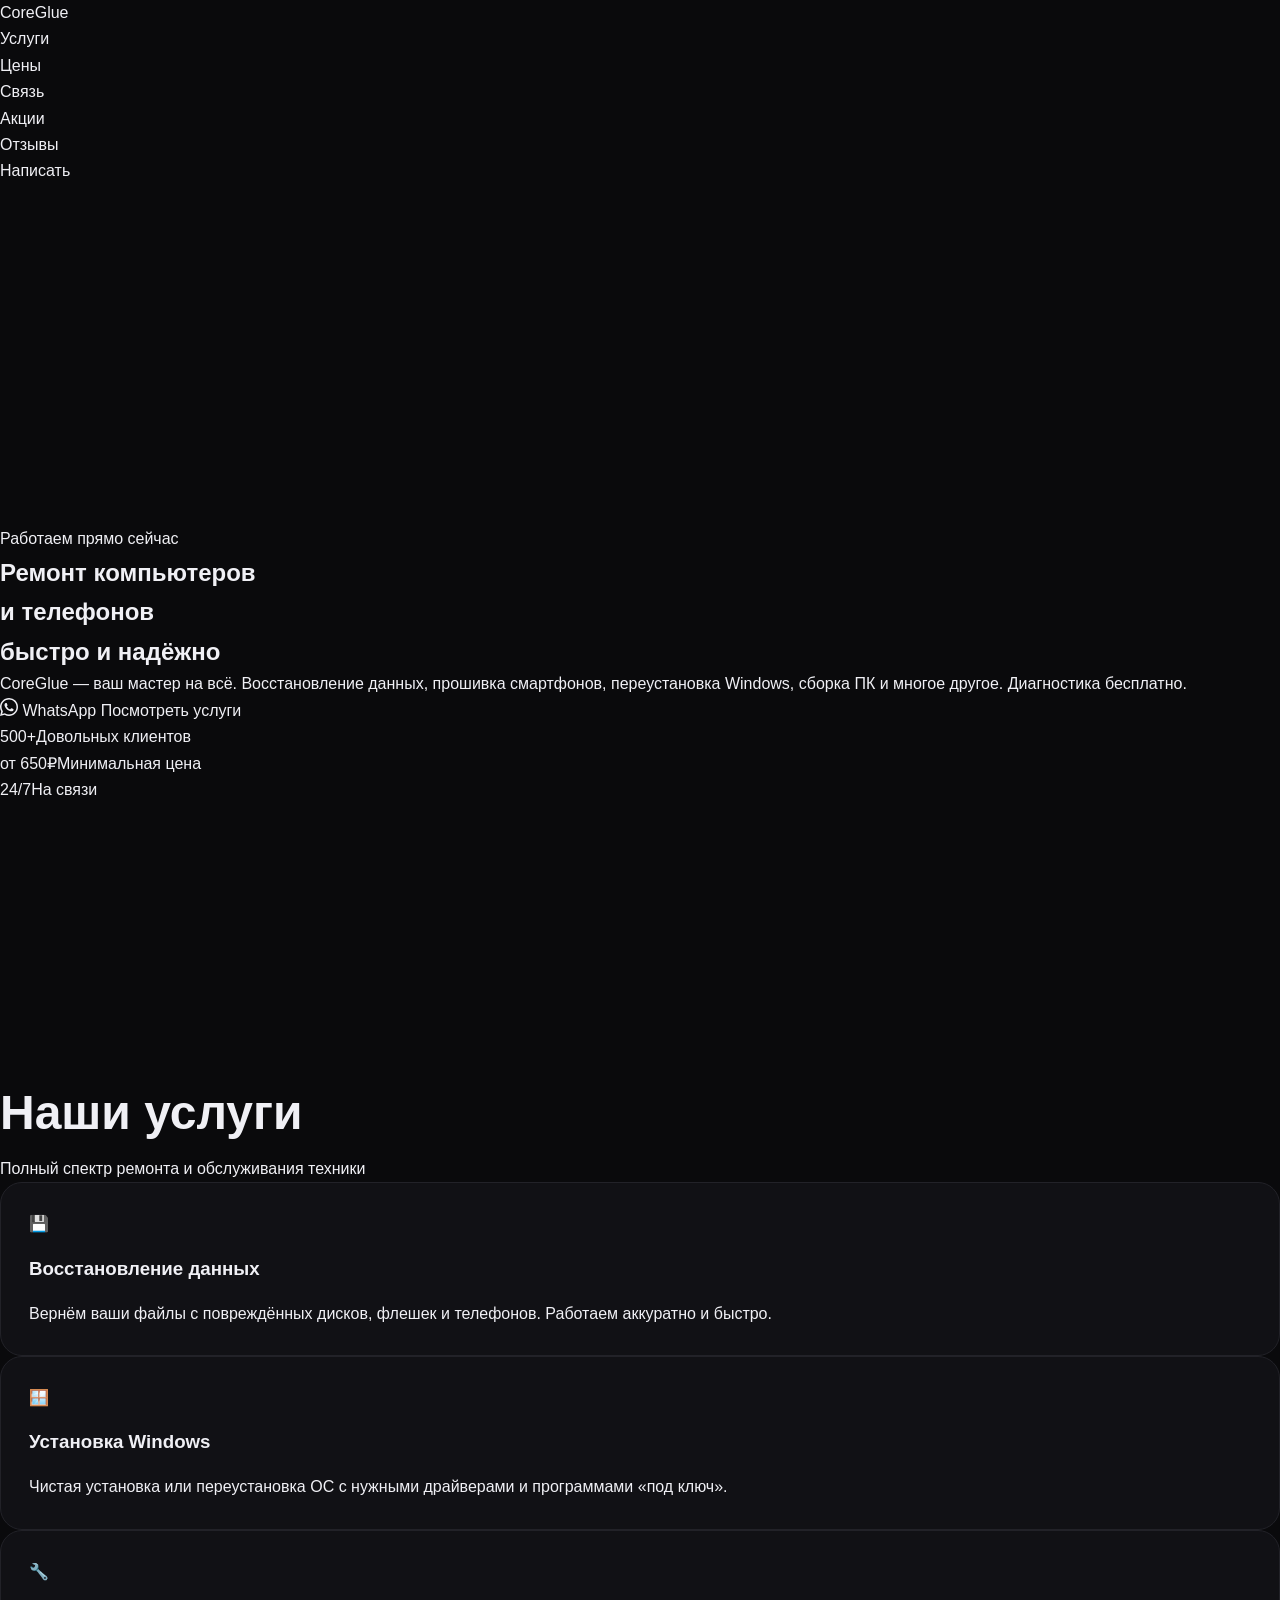
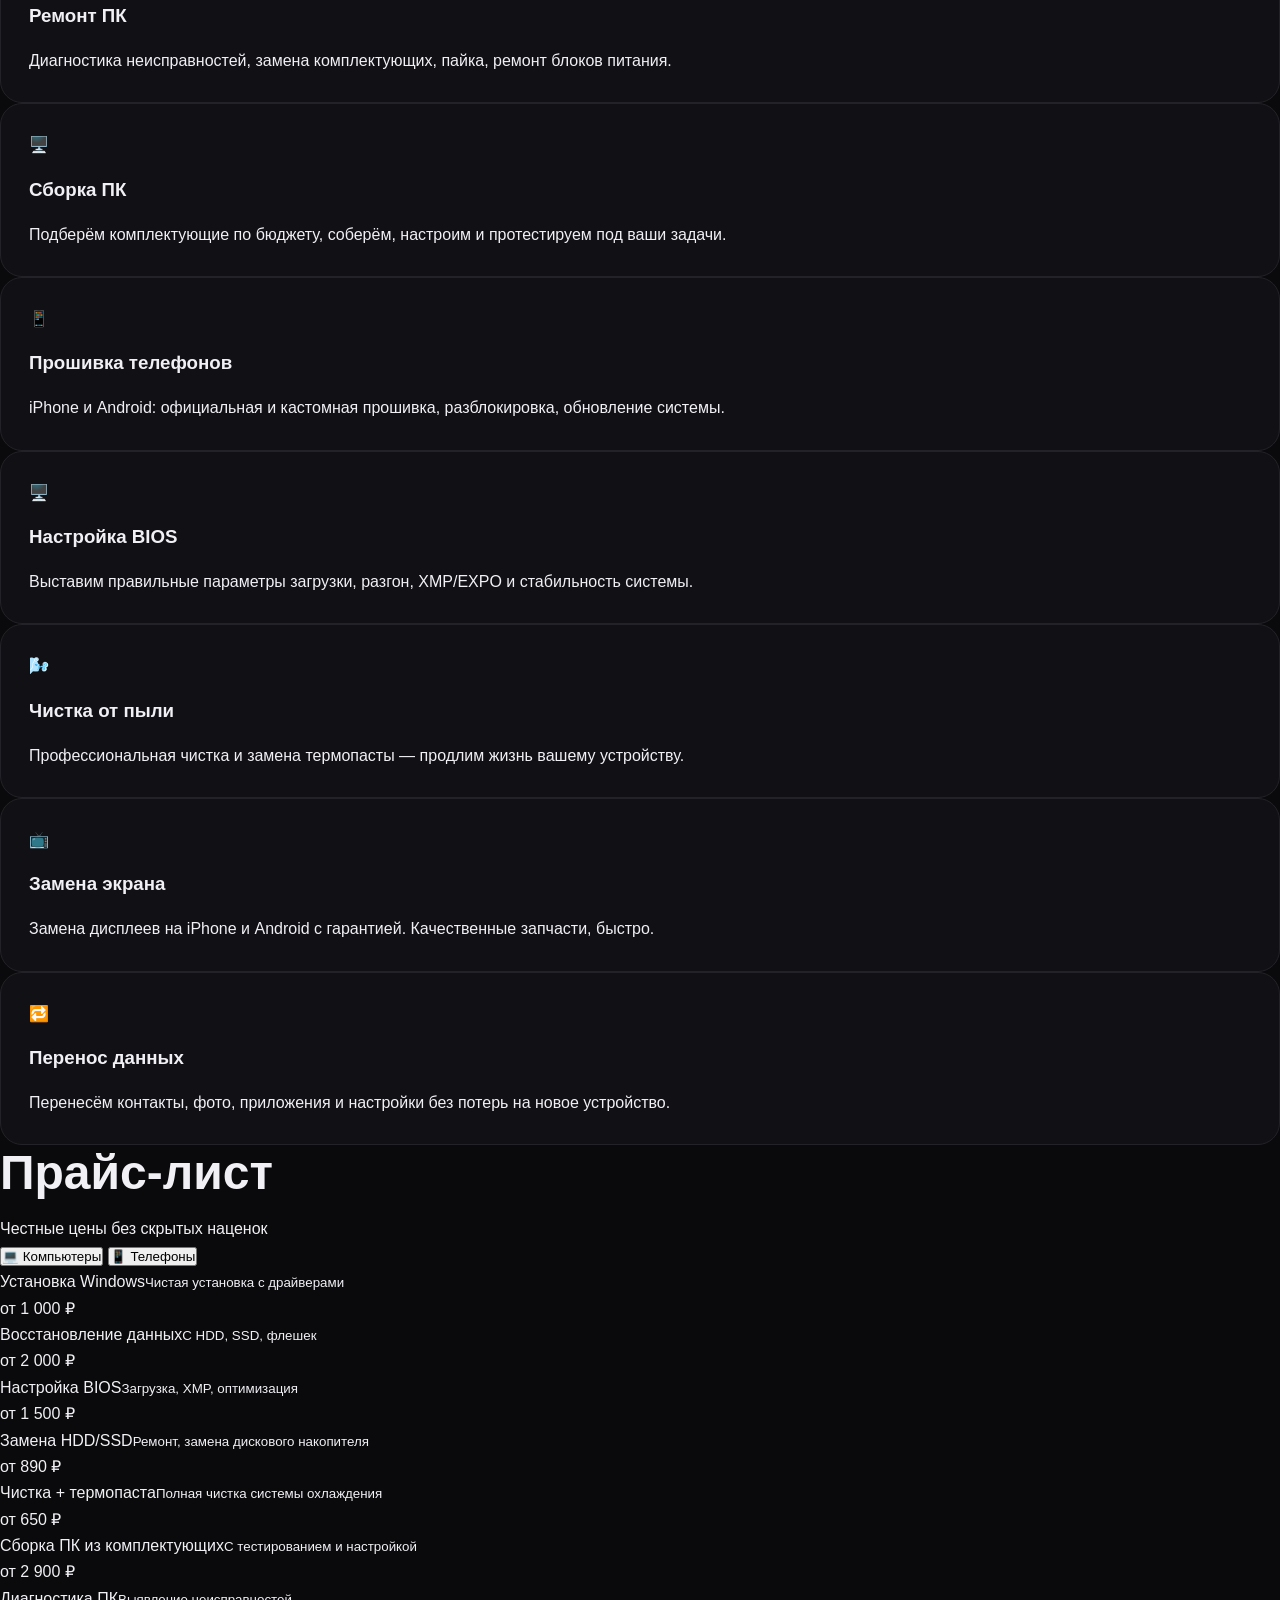
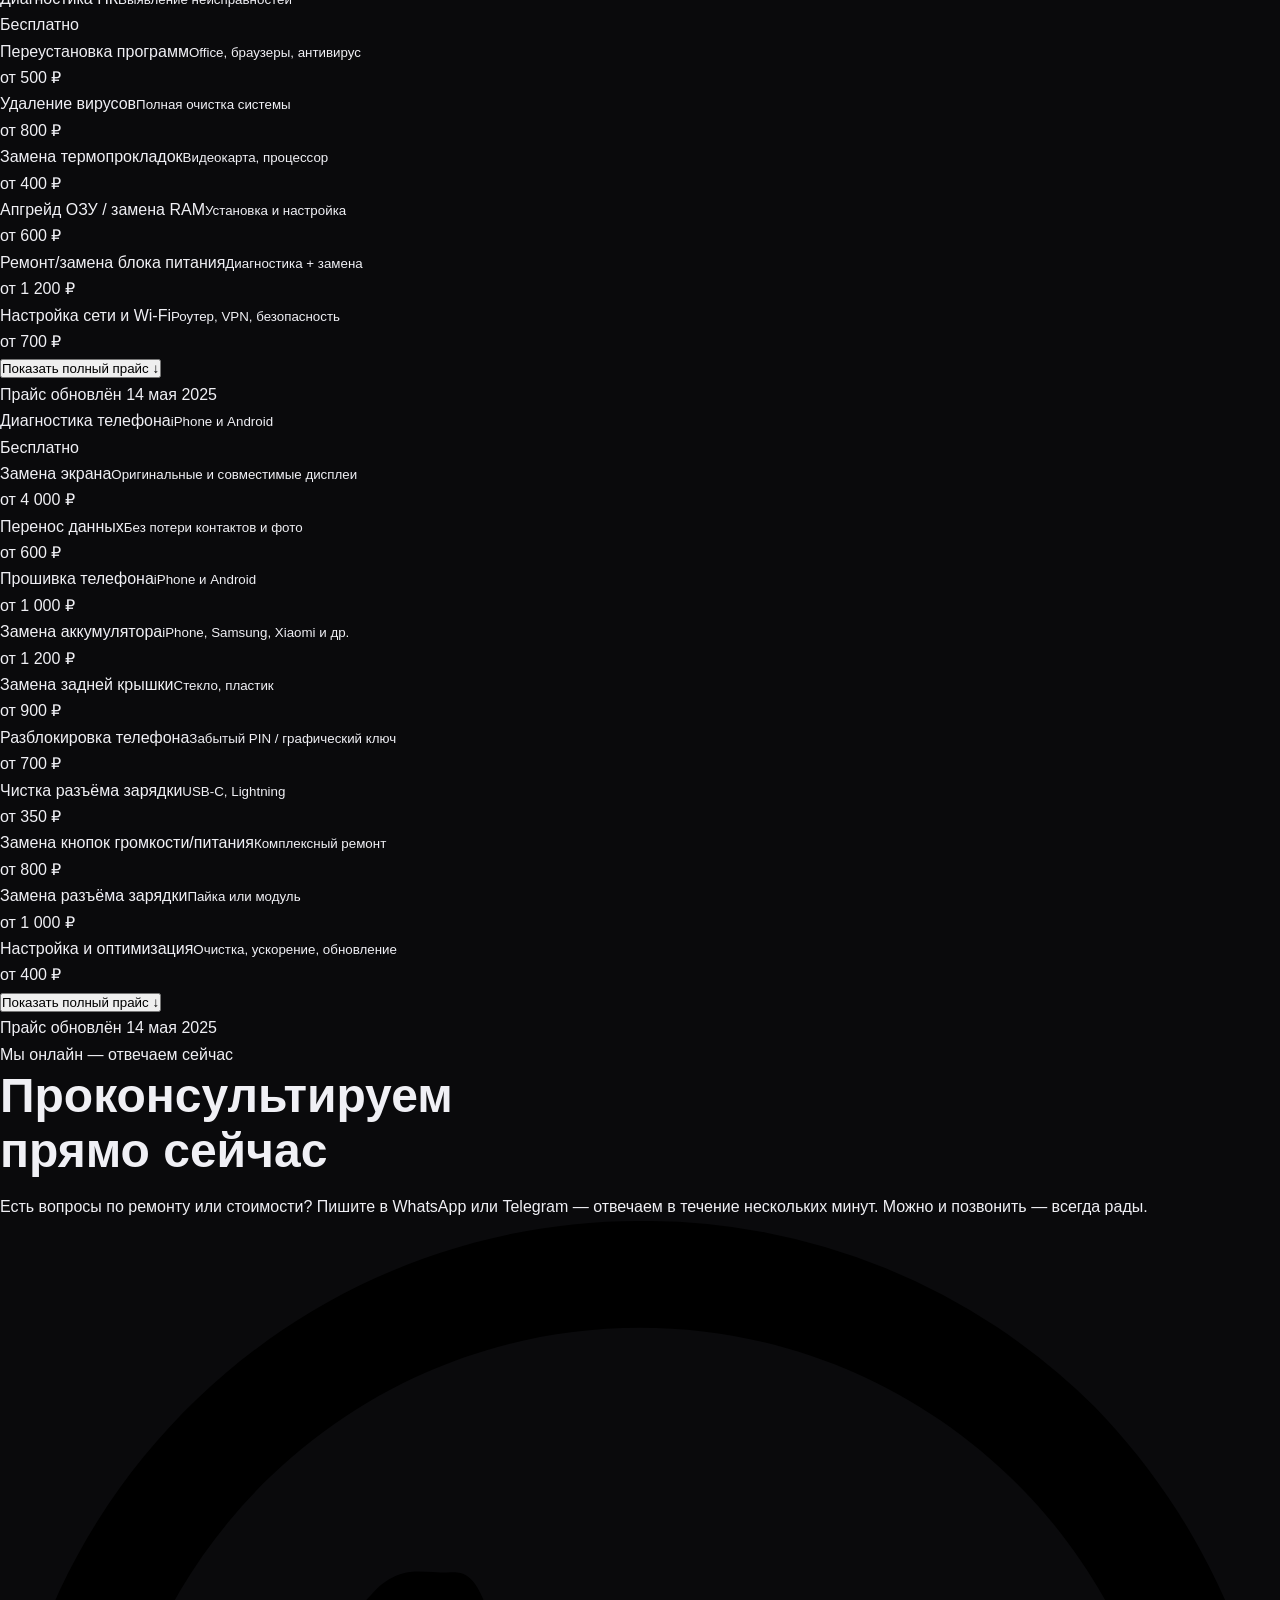
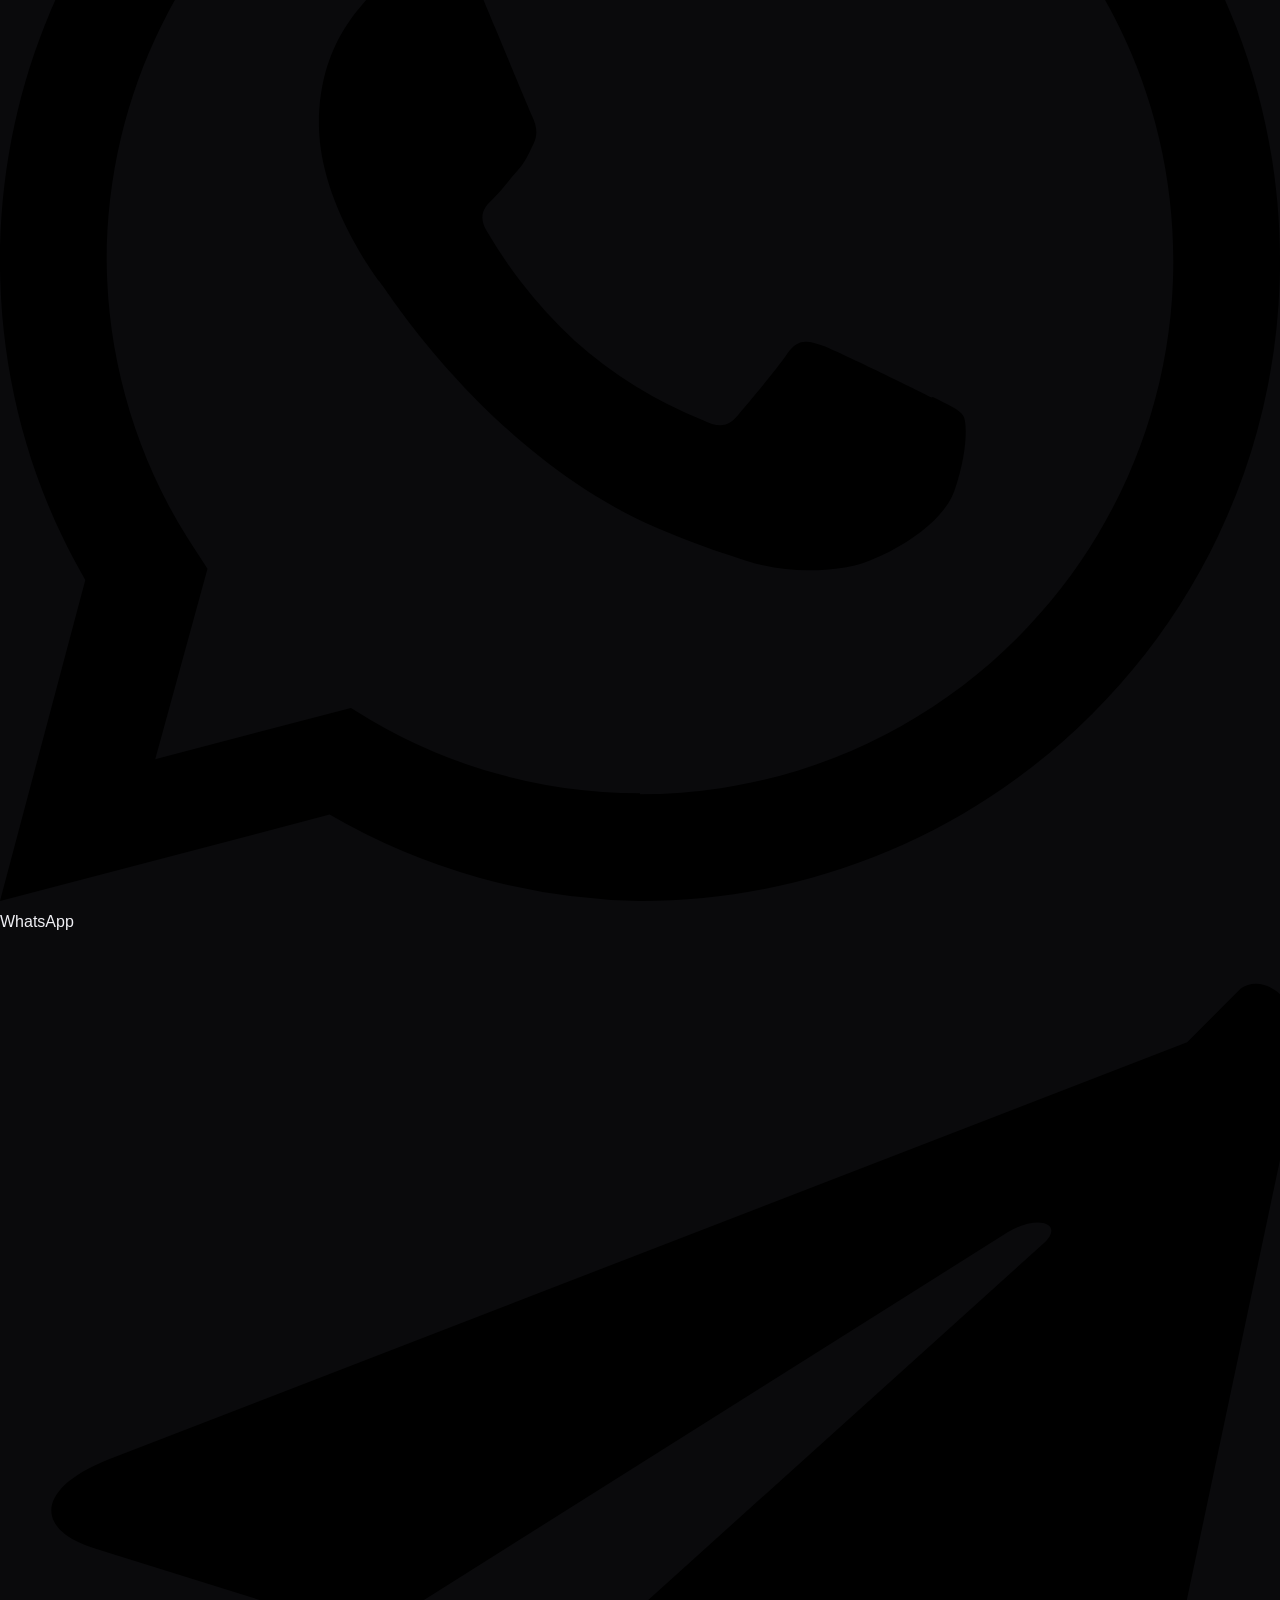
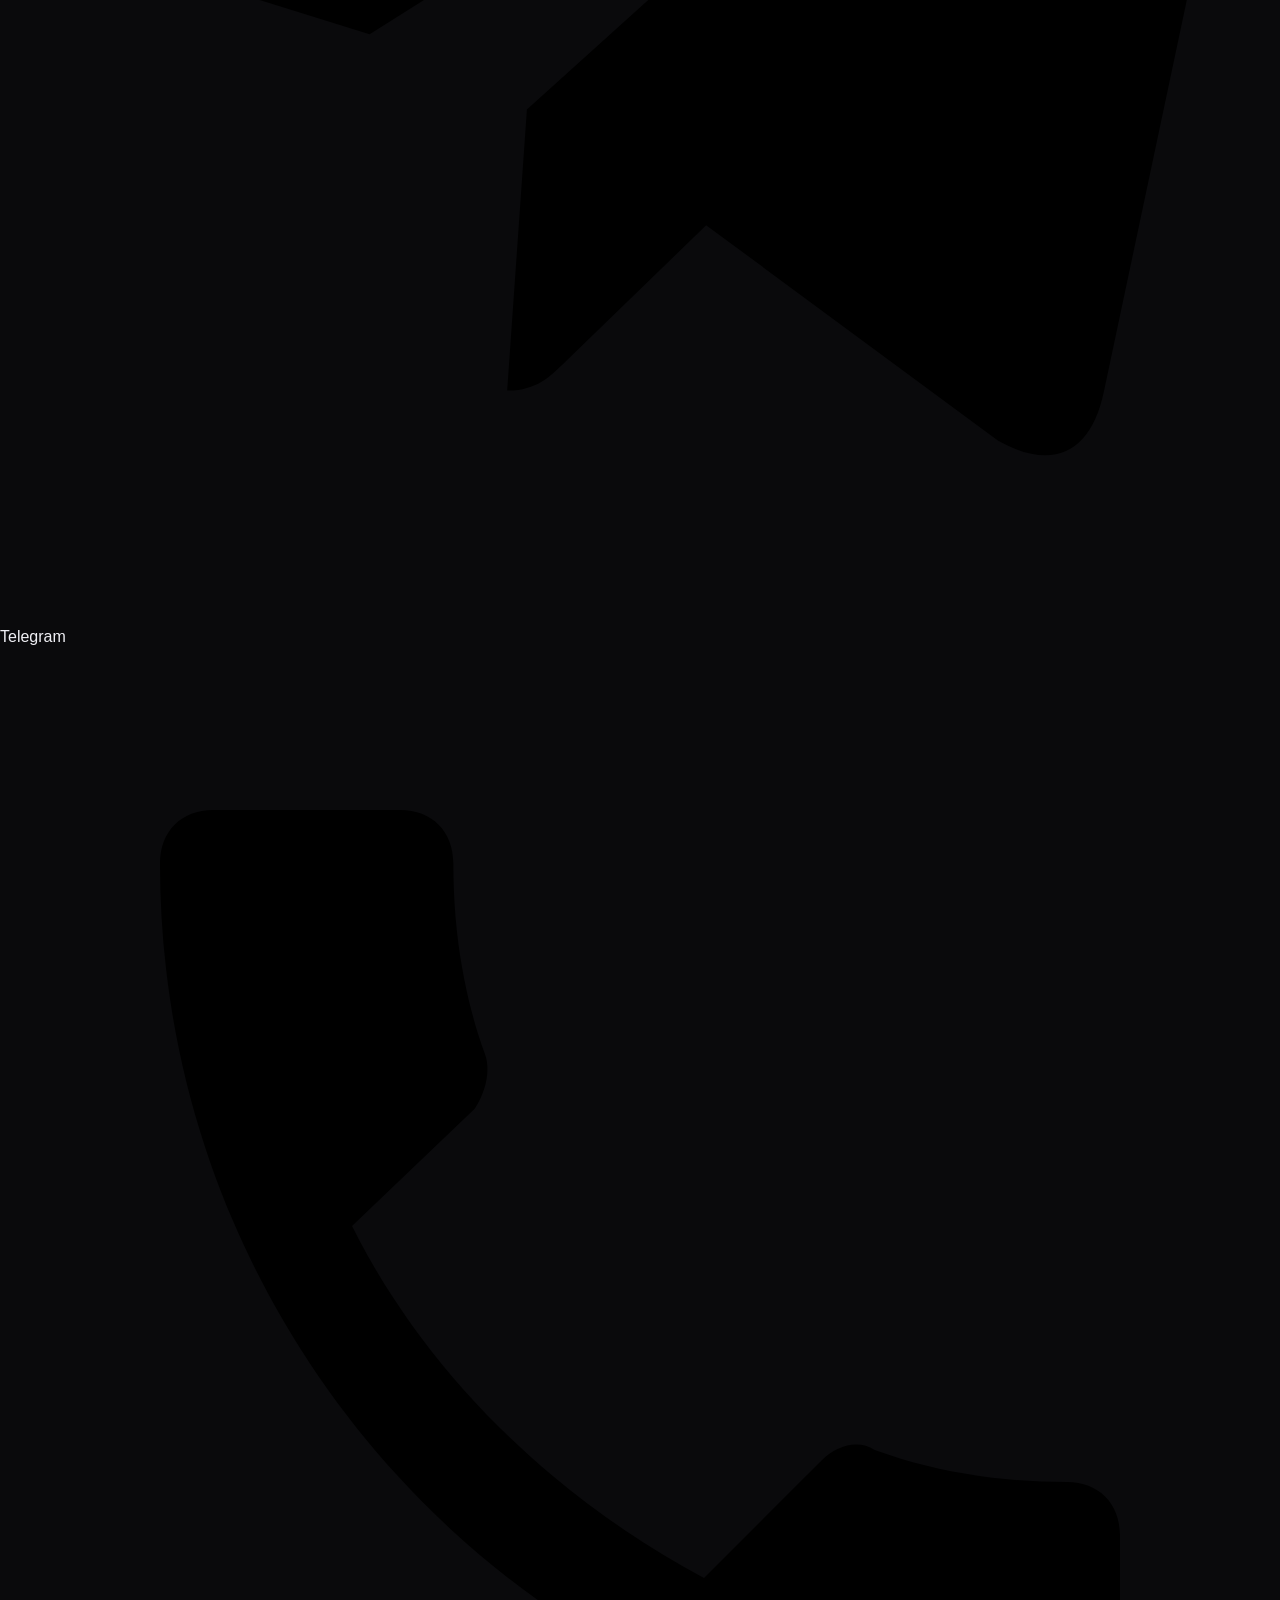
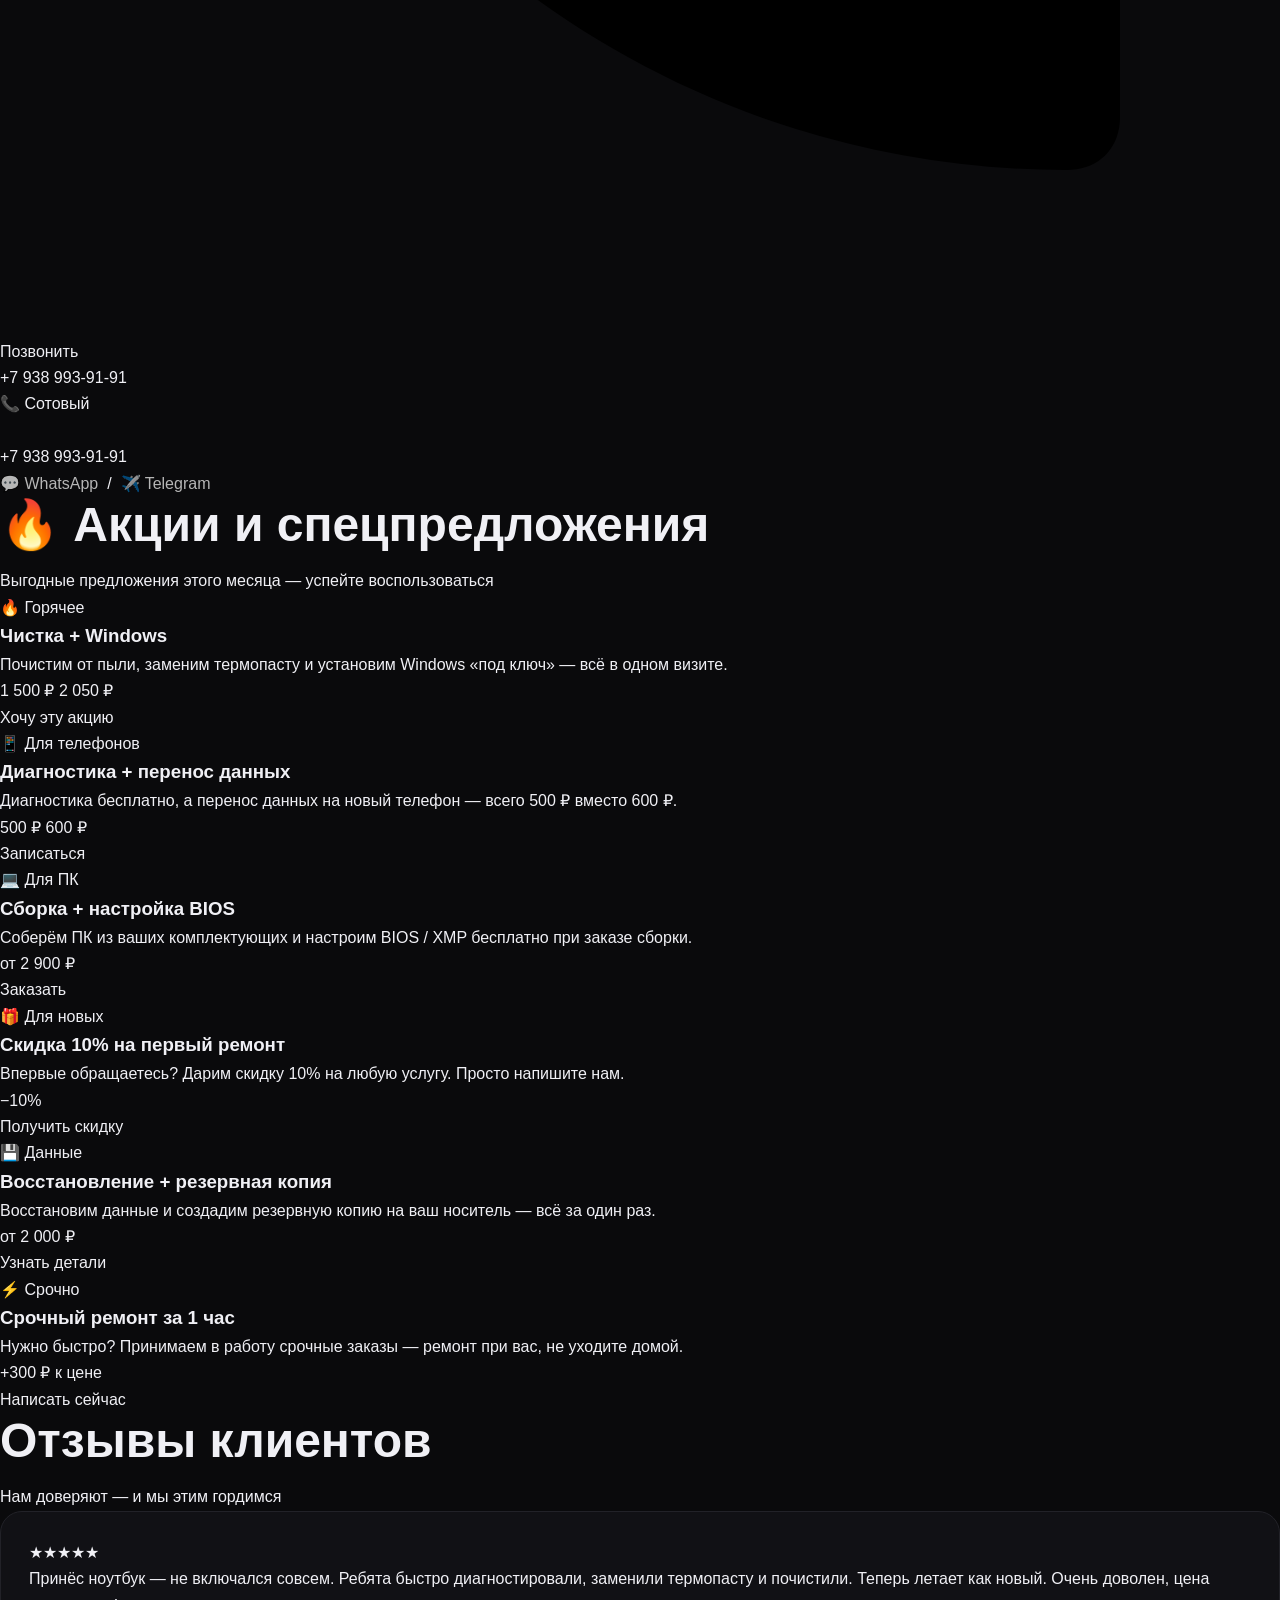
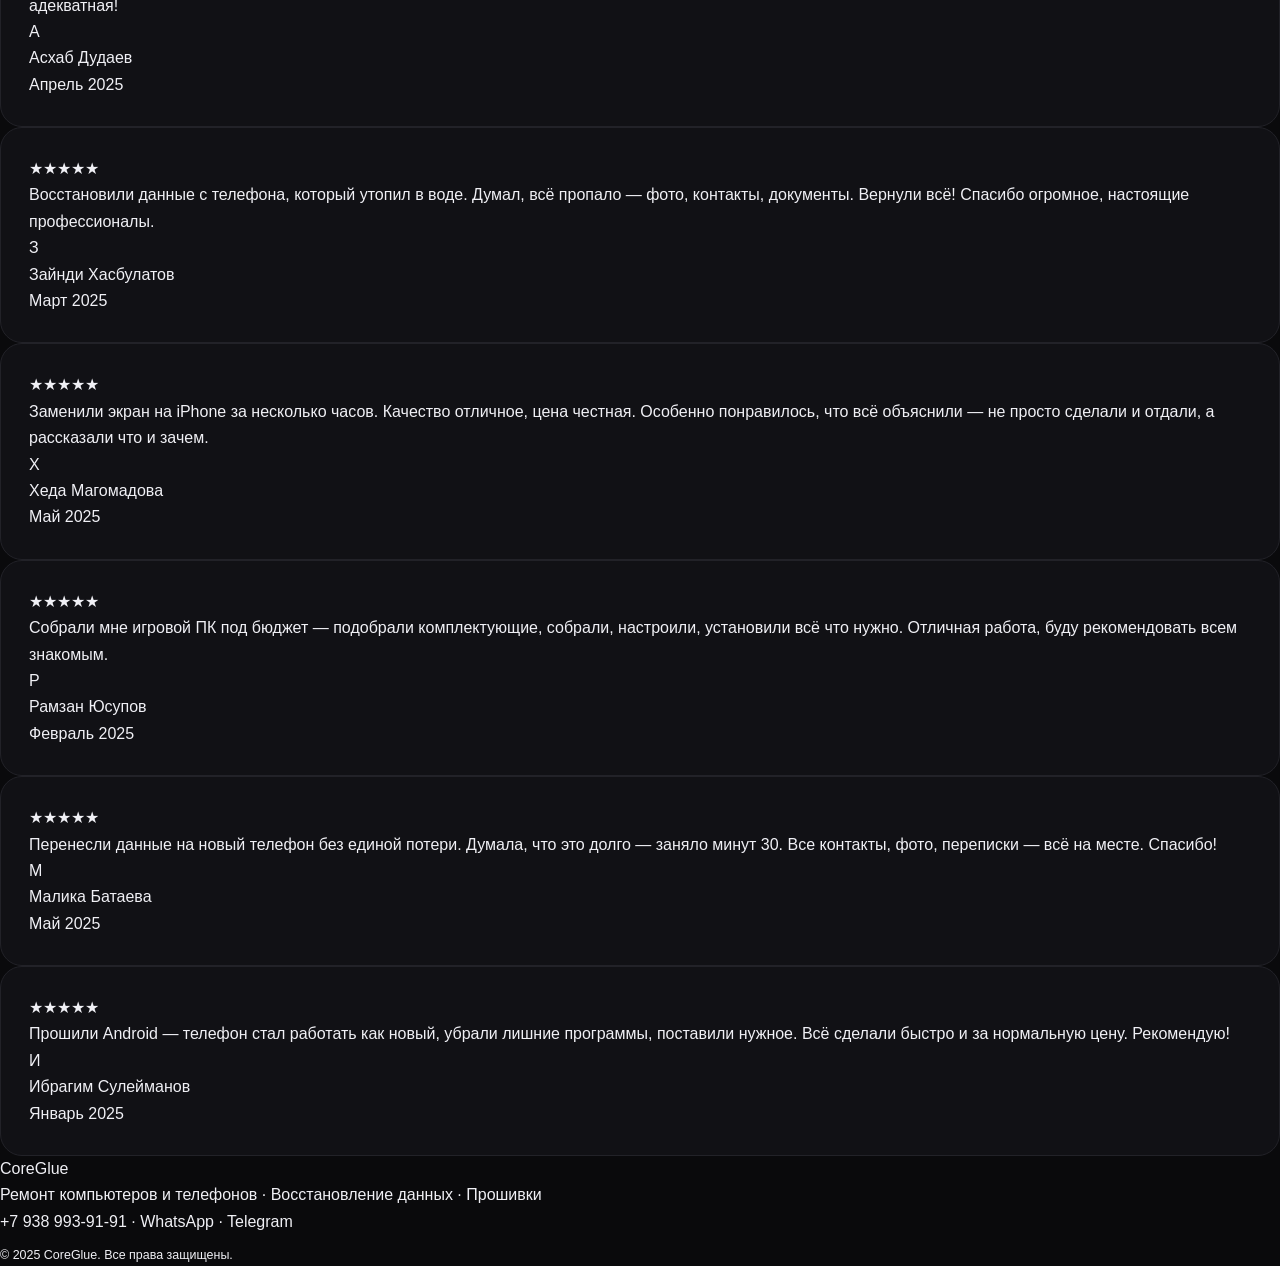
==== commit 023b73e2: "index.html" ====
--- a/index.html
+++ b/index.html
@@ -2,473 +2,435 @@
 <html lang="ru">
 <head>
   <meta charset="UTF-8" />
-  <meta name="viewport" content="width=device-width, initial-scale=1.0" />
-  <title>ChetsPro — Срочный ремонт компьютеров и ноутбуков | ЧР и Ингушетия</title>
-  <meta name="description" content="Срочный ремонт компьютеров и ноутбуков в Чеченской республике и Ингушетии. Выезд мастера в день обращения. Бесплатная диагностика. Звоните: +7 (938) 993-91-91" />
-  <link rel="stylesheet" href="style.css" />
-  <link rel="preconnect" href="https://fonts.googleapis.com" />
-  <link rel="preconnect" href="https://fonts.gstatic.com" crossorigin />
-  <link href="https://fonts.googleapis.com/css2?family=Syne:wght@400;600;700;800&family=DM+Sans:ital,opsz,wght@0,9..40,300;0,9..40,400;0,9..40,500;1,9..40,300&display=swap" rel="stylesheet" />
+  <meta name="viewport" content="width=device-width, initial-scale=1.0"/>
+  <title>CoreGlue — Ремонт техники в Грозном</title>
+  <link rel="stylesheet" href="style.css"/>
 </head>
 <body>
 
-  <!-- ===== FIXED HEADER ===== -->
-  <header class="header" id="header">
-    <div class="container header__inner">
-      <a href="#" class="logo">
-        <span class="logo__icon">⚡</span>
-        <span class="logo__text">Chets<span class="logo__accent">Pro</span></span>
+<!-- NAV -->
+<nav>
+  <div class="nav-logo">Core<span>Glue</span></div>
+  <ul class="nav-links">
+    <li><a href="#services">Услуги</a></li>
+    <li><a href="#price">Цены</a></li>
+    <li><a href="#online">Связь</a></li>
+    <li><a href="#promo">Акции</a></li>
+    <li><a href="#reviews">Отзывы</a></li>
+  </ul>
+  <a class="nav-cta" href="https://wa.me/79389939191" target="_blank">Написать</a>
+</nav>
+
+<!-- HERO -->
+<section class="hero" id="home">
+  <div class="hero-bg">
+    <div class="hero-blob b1"></div>
+    <div class="hero-blob b2"></div>
+    <div class="hero-blob b3"></div>
+  </div>
+  <div class="hero-inner fade-up">
+    <div class="hero-badge"><span class="dot"></span> Работаем прямо сейчас</div>
+    <h1>Ремонт <span class="hl">компьютеров</span><br>и <span class="hl2">телефонов</span><br>быстро и надёжно</h1>
+    <p class="hero-sub">CoreGlue — ваш мастер на всё. Восстановление данных, прошивка смартфонов, переустановка Windows, сборка ПК и многое другое. Диагностика бесплатно.</p>
+    <div class="hero-btns">
+      <a class="btn-primary" href="https://wa.me/79389939191" target="_blank">
+        <svg xmlns="http://www.w3.org/2000/svg" width="18" height="18" fill="currentColor" viewBox="0 0 24 24"><path d="M20.52 3.48A11.94 11.94 0 0 0 12 0C5.37 0 0 5.37 0 12c0 2.12.55 4.17 1.6 5.98L0 24l6.18-1.62A11.94 11.94 0 0 0 12 24c6.63 0 12-5.37 12-12 0-3.2-1.25-6.22-3.48-8.52zm-8.52 18.5a9.93 9.93 0 0 1-5.06-1.38l-.36-.22-3.67.96.98-3.57-.24-.37A9.93 9.93 0 0 1 2 12C2 6.48 6.48 2 12 2s10 4.48 10 10-4.48 10-10 10zm5.47-7.42c-.3-.15-1.77-.87-2.04-.97-.27-.1-.47-.15-.67.15-.2.3-.77.97-.94 1.17-.17.2-.35.22-.65.07a8.14 8.14 0 0 1-2.39-1.48 9.01 9.01 0 0 1-1.66-2.07c-.17-.3-.02-.46.13-.6.13-.13.3-.35.45-.52.15-.17.2-.3.3-.5.1-.2.05-.37-.02-.52-.07-.15-.67-1.6-.92-2.2-.24-.57-.49-.5-.67-.5-.17 0-.37-.02-.57-.02s-.52.07-.8.37c-.27.3-1.04 1.02-1.04 2.48 0 1.47 1.07 2.88 1.22 3.08.15.2 2.1 3.2 5.09 4.49.71.31 1.27.49 1.7.63.72.23 1.37.2 1.88.12.57-.08 1.77-.72 2.02-1.42.25-.7.25-1.3.17-1.42-.08-.12-.27-.2-.57-.35z"/></svg>
+        WhatsApp
       </a>
-      <nav class="nav">
-        <a href="#services" class="nav__link">Услуги</a>
-        <a href="#advantages" class="nav__link">Преимущества</a>
-        <a href="#reviews" class="nav__link">Отзывы</a>
-        <a href="#contact" class="nav__link">Контакты</a>
-      </nav>
-      <a href="tel:+79389939191" class="btn btn--sm btn--outline header__cta">
-        <svg width="14" height="14" viewBox="0 0 24 24" fill="none" stroke="currentColor" stroke-width="2"><path d="M22 16.92v3a2 2 0 01-2.18 2 19.79 19.79 0 01-8.63-3.07A19.5 19.5 0 013.07 9.81 19.79 19.79 0 01.01 1.18 2 2 0 012 0h3a2 2 0 012 1.72 12.84 12.84 0 00.7 2.81 2 2 0 01-.45 2.11L6.09 7.91a16 16 0 006 6l1.27-1.27a2 2 0 012.11-.45 12.84 12.84 0 002.81.7A2 2 0 0122 14z"/></svg>
-        +7 (938) 993-91-91
-      </a>
-      <button class="burger" id="burger" aria-label="Меню">
-        <span></span><span></span><span></span>
-      </button>
-    </div>
-    <div class="mobile-menu" id="mobileMenu">
-      <a href="#services" class="mobile-menu__link">Услуги</a>
-      <a href="#advantages" class="mobile-menu__link">Преимущества</a>
-      <a href="#reviews" class="mobile-menu__link">Отзывы</a>
-      <a href="#contact" class="mobile-menu__link">Контакты</a>
-      <a href="tel:+79389939191" class="mobile-menu__link mobile-menu__link--cta">+7 (938) 993-91-91</a>
-    </div>
-  </header>
-
-  <main>
-
-    <!-- ===== HERO ===== -->
-    <section class="hero" id="home">
-      <div class="hero__bg">
-        <div class="hero__grid"></div>
-        <div class="hero__glow hero__glow--1"></div>
-        <div class="hero__glow hero__glow--2"></div>
-        <div class="hero__orb"></div>
-      </div>
-      <div class="container hero__inner">
-        <div class="hero__badge reveal">
-          <span class="badge__dot"></span>
-          Работаем сегодня · Выезд в день обращения
-        </div>
-        <h1 class="hero__title reveal reveal--delay-1">
-          ремонт<br />
-          <span class="hero__title-gradient">компьютеров</span><br />
-          и ноутбуков
-        </h1>
-        <p class="hero__subtitle reveal reveal--delay-2">
-          Выезд мастера на дом или в офис по Чеченской республике и Ингушетии.<br />
-          <strong>Быстро, без лишних услуг, понятные цены.</strong>
-        </p>
-        <div class="hero__actions reveal reveal--delay-3">
-          <a href="https://wa.me/79389939191?text=Здравствуйте!%20Хочу%20вызвать%20мастера" target="_blank" class="btn btn--primary btn--lg">
-            <svg width="20" height="20" viewBox="0 0 24 24" fill="currentColor"><path d="M17.472 14.382c-.297-.149-1.758-.867-2.03-.967-.273-.099-.471-.148-.67.15-.197.297-.767.966-.94 1.164-.173.199-.347.223-.644.075-.297-.15-1.255-.463-2.39-1.475-.883-.788-1.48-1.761-1.653-2.059-.173-.297-.018-.458.13-.606.134-.133.298-.347.446-.52.149-.174.198-.298.298-.497.099-.198.05-.371-.025-.52-.075-.149-.669-1.612-.916-2.207-.242-.579-.487-.5-.669-.51-.173-.008-.371-.01-.57-.01-.198 0-.52.074-.792.372-.272.297-1.04 1.016-1.04 2.479 0 1.462 1.065 2.875 1.213 3.074.149.198 2.096 3.2 5.077 4.487.709.306 1.262.489 1.694.625.712.227 1.36.195 1.871.118.571-.085 1.758-.719 2.006-1.413.248-.694.248-1.289.173-1.413-.074-.124-.272-.198-.57-.347m-5.421 7.403h-.004a9.87 9.87 0 01-5.031-1.378l-.361-.214-3.741.982.998-3.648-.235-.374a9.86 9.86 0 01-1.51-5.26c.001-5.45 4.436-9.884 9.888-9.884 2.64 0 5.122 1.03 6.988 2.898a9.825 9.825 0 012.893 6.994c-.003 5.45-4.437 9.884-9.885 9.884m8.413-18.297A11.815 11.815 0 0012.05 0C5.495 0 .16 5.335.157 11.892c0 2.096.547 4.142 1.588 5.945L.057 24l6.305-1.654a11.882 11.882 0 005.683 1.448h.005c6.554 0 11.89-5.335 11.893-11.893a11.821 11.821 0 00-3.48-8.413z"/></svg>
-            Вызвать мастера
-          </a>
-          <a href="tel:+79389939191" class="btn btn--ghost btn--lg">
-            <svg width="18" height="18" viewBox="0 0 24 24" fill="none" stroke="currentColor" stroke-width="2"><path d="M22 16.92v3a2 2 0 01-2.18 2 19.79 19.79 0 01-8.63-3.07A19.5 19.5 0 013.07 9.81 19.79 19.79 0 01.01 1.18 2 2 0 012 0h3a2 2 0 012 1.72 12.84 12.84 0 00.7 2.81 2 2 0 01-.45 2.11L6.09 7.91a16 16 0 006 6l1.27-1.27a2 2 0 012.11-.45 12.84 12.84 0 002.81.7A2 2 0 0122 14z"/></svg>
-            Позвонить
-          </a>
-        </div>
-        <div class="hero__contacts reveal reveal--delay-4">
-          <a href="tel:+79389939191" class="hero__contact-item">
-            <svg width="14" height="14" viewBox="0 0 24 24" fill="none" stroke="currentColor" stroke-width="2"><path d="M22 16.92v3a2 2 0 01-2.18 2 19.79 19.79 0 01-8.63-3.07A19.5 19.5 0 013.07 9.81 19.79 19.79 0 01.01 1.18 2 2 0 012 0h3a2 2 0 012 1.72 12.84 12.84 0 00.7 2.81 2 2 0 01-.45 2.11L6.09 7.91a16 16 0 006 6l1.27-1.27a2 2 0 012.11-.45 12.84 12.84 0 002.81.7A2 2 0 0122 14z"/></svg>
-            +7 (938) 993-91-91
-          </a>
-          <a href="https://wa.me/79389939191" target="_blank" class="hero__contact-item">
-            <svg width="14" height="14" viewBox="0 0 24 24" fill="currentColor"><path d="M17.472 14.382c-.297-.149-1.758-.867-2.03-.967-.273-.099-.471-.148-.67.15-.197.297-.767.966-.94 1.164-.173.199-.347.223-.644.075-.297-.15-1.255-.463-2.39-1.475-.883-.788-1.48-1.761-1.653-2.059-.173-.297-.018-.458.13-.606.134-.133.298-.347.446-.52.149-.174.198-.298.298-.497.099-.198.05-.371-.025-.52-.075-.149-.669-1.612-.916-2.207-.242-.579-.487-.5-.669-.51-.173-.008-.371-.01-.57-.01-.198 0-.52.074-.792.372-.272.297-1.04 1.016-1.04 2.479 0 1.462 1.065 2.875 1.213 3.074.149.198 2.096 3.2 5.077 4.487.709.306 1.262.489 1.694.625.712.227 1.36.195 1.871.118.571-.085 1.758-.719 2.006-1.413.248-.694.248-1.289.173-1.413-.074-.124-.272-.198-.57-.347m-5.421 7.403h-.004a9.87 9.87 0 01-5.031-1.378l-.361-.214-3.741.982.998-3.648-.235-.374a9.86 9.86 0 01-1.51-5.26c.001-5.45 4.436-9.884 9.888-9.884 2.64 0 5.122 1.03 6.988 2.898a9.825 9.825 0 012.893 6.994c-.003 5.45-4.437 9.884-9.885 9.884m8.413-18.297A11.815 11.815 0 0012.05 0C5.495 0 .16 5.335.157 11.892c0 2.096.547 4.142 1.588 5.945L.057 24l6.305-1.654a11.882 11.882 0 005.683 1.448h.005c6.554 0 11.89-5.335 11.893-11.893a11.821 11.821 0 00-3.48-8.413z"/></svg>
-            WhatsApp
-          </a>
-          <a href="mailto:8959108m@gmail.com" class="hero__contact-item">
-            <svg width="14" height="14" viewBox="0 0 24 24" fill="none" stroke="currentColor" stroke-width="2"><rect x="2" y="4" width="20" height="16" rx="2"/><path d="m2 7 10 7 10-7"/></svg>
-            8959108m@gmail.com
-          </a>
-        </div>
-        <div class="hero__stats reveal reveal--delay-4">
-          <div class="hero__stat">
-            <span class="hero__stat-num">500+</span>
-            <span class="hero__stat-label">Заказов</span>
-          </div>
-          <div class="hero__stat-divider"></div>
-          <div class="hero__stat">
-            <span class="hero__stat-num">98%</span>
-            <span class="hero__stat-label">Довольных клиентов</span>
-          </div>
-          <div class="hero__stat-divider"></div>
-          <div class="hero__stat">
-            <span class="hero__stat-num">1–5ч</span>
-            <span class="hero__stat-label">Среднее время выезда</span>
-          </div>
-        </div>
-      </div>
-      <div class="hero__scroll">
-        <div class="scroll-indicator">
-          <div class="scroll-indicator__line"></div>
-        </div>
-      </div>
-    </section>
-
-    <!-- ===== SERVICES ===== -->
-    <section class="services section" id="services">
-      <div class="container">
-        <div class="section-header">
-          <span class="section-tag reveal">Наши услуги</span>
-          <h2 class="section-title reveal reveal--delay-1">Что мы ремонтируем</h2>
-          <p class="section-desc reveal reveal--delay-2">Быстрая диагностика. Прозрачные цены. Оплата только за результат.</p>
-        </div>
-        <div class="services__grid">
-          <div class="service-card reveal">
-            <div class="service-card__icon">
-              <svg width="28" height="28" viewBox="0 0 24 24" fill="none" stroke="currentColor" stroke-width="1.5"><rect x="2" y="3" width="20" height="14" rx="2"/><path d="M8 21h8M12 17v4"/></svg>
-            </div>
-            <div class="service-card__content">
-              <h3 class="service-card__title">Ремонт компьютеров</h3>
-              <p class="service-card__desc">Диагностика, замена комплектующих, чистка от пыли, настройка системы.</p>
-              <div class="service-card__price">от <strong>390 ₽</strong></div>
-            </div>
-            <div class="service-card__arrow">→</div>
-          </div>
-          <div class="service-card reveal reveal--delay-1">
-            <div class="service-card__icon">
-              <svg width="28" height="28" viewBox="0 0 24 24" fill="none" stroke="currentColor" stroke-width="1.5"><rect x="3" y="4" width="18" height="12" rx="2"/><path d="M2 20h20M8 16v4M16 16v4"/></svg>
-            </div>
-            <div class="service-card__content">
-              <h3 class="service-card__title">Ремонт ноутбуков</h3>
-              <p class="service-card__desc">Замена матрицы, клавиатуры, петель, разъёмов питания. Перегрев, не включается — решим.</p>
-              <div class="service-card__price">от <strong>290 ₽</strong></div>
-            </div>
-            <div class="service-card__arrow">→</div>
-          </div>
-          <div class="service-card reveal reveal--delay-2">
-            <div class="service-card__icon">
-              <svg width="28" height="28" viewBox="0 0 24 24" fill="none" stroke="currentColor" stroke-width="1.5"><path d="M4 4h16c1.1 0 2 .9 2 2v12c0 1.1-.9 2-2 2H4c-1.1 0-2-.9-2-2V6c0-1.1.9-2 2-2z"/><path d="M22 9H2M8 3v5M16 3v5"/></svg>
-            </div>
-            <div class="service-card__content">
-              <h3 class="service-card__title">Установка Windows</h3>
-              <p class="service-card__desc">Windows 7, 10, 11. Чистая установка, все драйвера, базовый набор программ.</p>
-              <div class="service-card__price">от <strong>1 000 ₽</strong></div>
-            </div>
-            <div class="service-card__arrow">→</div>
-          </div>
-          <div class="service-card reveal reveal--delay-3">
-            <div class="service-card__icon">
-              <svg width="28" height="28" viewBox="0 0 24 24" fill="none" stroke="currentColor" stroke-width="1.5"><path d="M12 22s8-4 8-10V5l-8-3-8 3v7c0 6 8 10 8 10z"/></svg>
-            </div>
-            <div class="service-card__content">
-              <h3 class="service-card__title">Восстановление данных</h3>
-              <p class="service-card__desc">Случайное удаление, форматирование, сбой диска. Восстановим фото, документы, базы данных.</p>
-              <div class="service-card__price">от <strong>390 ₽</strong></div>
-            </div>
-            <div class="service-card__arrow">→</div>
-          </div>
-          <div class="service-card reveal reveal--delay-1">
-            <div class="service-card__icon">
-              <svg width="28" height="28" viewBox="0 0 24 24" fill="none" stroke="currentColor" stroke-width="1.5"><path d="M12 2L2 7l10 5 10-5-10-5z"/><path d="M2 17l10 5 10-5M2 12l10 5 10-5"/></svg>
-            </div>
-            <div class="service-card__content">
-              <h3 class="service-card__title">Установка программ</h3>
-              <p class="service-card__desc">Office, антивирус, графика, бухгалтерия. Настройка под ваши задачи без лишнего.</p>
-              <div class="service-card__price">от <strong>290 ₽</strong></div>
-            </div>
-            <div class="service-card__arrow">→</div>
-          </div>
-          <div class="service-card service-card--cta reveal reveal--delay-2">
-            <div class="service-card__cta-inner">
-              <span class="service-card__cta-icon">💬</span>
-              <p>Не нашли свою проблему?</p>
-              <strong>Напишите — разберёмся!</strong>
-              <a href="https://wa.me/79389939191?text=Здравствуйте!%20У%20меня%20вопрос." target="_blank" class="btn btn--primary btn--sm">Спросить в WhatsApp</a>
-            </div>
-          </div>
-        </div>
-      </div>
-    </section>
-
-    <!-- ===== ADVANTAGES ===== -->
-    <section class="advantages section" id="advantages">
-      <div class="container">
-        <div class="section-header">
-          <span class="section-tag reveal">Почему мы</span>
-          <h2 class="section-title reveal reveal--delay-1">Преимущества ChetsPro</h2>
-        </div>
-        <div class="advantages__grid">
-          <div class="adv-card reveal">
-            <div class="adv-card__num">01</div>
-            <div class="adv-card__icon">🚀</div>
-            <h3 class="adv-card__title">Выезд в день обращения</h3>
-            <p class="adv-card__desc">Мастер приедет к вам в тот же день. Среднее время ожидания — 1–3 часа.</p>
-          </div>
-          <div class="adv-card reveal reveal--delay-1">
-            <div class="adv-card__num">02</div>
-            <div class="adv-card__icon">🔍</div>
-            <h3 class="adv-card__title">Бесплатная диагностика</h3>
-            <p class="adv-card__desc">Сначала определяем проблему, называем цену — только потом приступаем к работе.</p>
-          </div>
-          <div class="adv-card reveal reveal--delay-2">
-            <div class="adv-card__num">03</div>
-            <div class="adv-card__icon">💳</div>
-            <h3 class="adv-card__title">Оплата по факту</h3>
-            <p class="adv-card__desc">Платите только когда убедились, что всё работает. Никаких предоплат.</p>
-          </div>
-          <div class="adv-card reveal reveal--delay-3">
-            <div class="adv-card__num">04</div>
-            <div class="adv-card__icon">🛡️</div>
-            <h3 class="adv-card__title">Без навязывания</h3>
-            <p class="adv-card__desc">Мы называем только реально необходимые работы. Честно и без накруток.</p>
-          </div>
-        </div>
-      </div>
-    </section>
-
-    <!-- ===== HOW WE WORK ===== -->
-    <section class="how section">
-      <div class="container">
-        <div class="section-header">
-          <span class="section-tag reveal">Процесс</span>
-          <h2 class="section-title reveal reveal--delay-1">Как мы работаем</h2>
-          <p class="section-desc reveal reveal--delay-2">Четыре простых шага от заявки до работающего устройства</p>
-        </div>
-        <div class="how__steps">
-          <div class="step reveal">
-            <div class="step__num">1</div>
-            <div class="step__line"></div>
-            <div class="step__icon">📝</div>
-            <h3 class="step__title">Оставляете заявку</h3>
-            <p class="step__desc">Звоните, пишите в WhatsApp или на email — выбирайте удобный способ.</p>
-          </div>
-          <div class="step reveal reveal--delay-1">
-            <div class="step__num">2</div>
-            <div class="step__line"></div>
-            <div class="step__icon">📞</div>
-            <h3 class="step__title">Мастер связывается</h3>
-            <p class="step__desc">Перезвоним в течение 5 минут, уточним адрес и время визита.</p>
-          </div>
-          <div class="step reveal reveal--delay-2">
-            <div class="step__num">3</div>
-            <div class="step__line"></div>
-            <div class="step__icon">🔧</div>
-            <h3 class="step__title">Диагностика</h3>
-            <p class="step__desc">Приезжаем, бесплатно выявляем причину неисправности, озвучиваем стоимость.</p>
-          </div>
-          <div class="step reveal reveal--delay-3">
-            <div class="step__num">4</div>
-            <div class="step__line step__line--last"></div>
-            <div class="step__icon">✅</div>
-            <h3 class="step__title">Ремонт и оплата</h3>
-            <p class="step__desc">Устраняем неисправность, проверяем при вас. Оплачиваете только результат.</p>
-          </div>
-        </div>
-      </div>
-    </section>
-
-    <!-- ===== REVIEWS ===== -->
-    <section class="reviews section" id="reviews">
-      <div class="container">
-        <div class="section-header">
-          <span class="section-tag reveal">Отзывы</span>
-          <h2 class="section-title reveal reveal--delay-1">Что говорят клиенты</h2>
-          <p class="section-desc reveal reveal--delay-2">Реальные отзывы реальных людей</p>
-        </div>
-        <div class="reviews__grid">
-
-          <div class="review-card reveal">
-            <div class="review-card__header">
-              <div class="review-card__avatar" style="background: linear-gradient(135deg,#ff6b35,#f7c59f);">АД</div>
-              <div>
-                <div class="review-card__name">Аслан Дудаев</div>
-                <div class="review-card__meta">Грозный · ноябрь 2024</div>
-              </div>
-              <div class="review-card__stars">★★★★★</div>
-            </div>
-            <p class="review-card__text">Ноутбук перестал включаться прямо перед важной презентацией. Позвонил в 9 утра — мастер был у меня в 11. За час всё починил, заменил термопасту, почистил. Теперь ноут летает как новый. Огромное спасибо — выручили!</p>
-            <div class="review-card__service">Ремонт ноутбука</div>
-          </div>
-
-          <div class="review-card reveal reveal--delay-1">
-            <div class="review-card__header">
-              <div class="review-card__avatar" style="background: linear-gradient(135deg,#00c9a7,#005f73);">МИ</div>
-              <div>
-                <div class="review-card__name">Мадина Исаева</div>
-                <div class="review-card__meta">Назрань · декабрь 2024</div>
-              </div>
-              <div class="review-card__stars">★★★★★</div>
-            </div>
-            <p class="review-card__text">Думала, что потеряла все свои рабочие файлы после сбоя диска. Ребята восстановили всё до последнего документа! Цена оказалась совсем не страшной. Профессионалы своего дела — рекомендую всем без колебаний!</p>
-            <div class="review-card__service">Восстановление данных</div>
-          </div>
-
-          <div class="review-card reveal reveal--delay-2">
-            <div class="review-card__header">
-              <div class="review-card__avatar" style="background: linear-gradient(135deg,#6c63ff,#3f3d56);">ИМ</div>
-              <div>
-                <div class="review-card__name">Ибрагим Магомедов</div>
-                <div class="review-card__meta">Гудермес · январь 2025</div>
-              </div>
-              <div class="review-card__stars">★★★★★</div>
-            </div>
-            <p class="review-card__text">Заказал установку Windows и всего ПО для офиса. Мастер приехал точно в срок, сделал всё чисто и аккуратно, объяснил что и как. Никакого мусора и лишних программ. Честный и понятный счёт — именно так и должна работать нормальная компания.</p>
-            <div class="review-card__service">Установка Windows + ПО</div>
-          </div>
-
-          <div class="review-card reveal reveal--delay-1">
-            <div class="review-card__header">
-              <div class="review-card__avatar" style="background: linear-gradient(135deg,#f7971e,#ffd200);">ЗД</div>
-              <div>
-                <div class="review-card__name">Залина Дакаева</div>
-                <div class="review-card__meta">Грозный · февраль 2025</div>
-              </div>
-              <div class="review-card__stars">★★★★★</div>
-            </div>
-            <p class="review-card__text">Компьютер жутко тормозил, я уже готовилась покупать новый. Мастер сказал — не нужно, почистим и добавим SSD. Теперь включается за 10 секунд! Сэкономила кучу денег. Очень рада, что не поторопилась с покупкой.</p>
-            <div class="review-card__service">Апгрейд компьютера</div>
-          </div>
-
-          <div class="review-card reveal reveal--delay-2">
-            <div class="review-card__header">
-              <div class="review-card__avatar" style="background: linear-gradient(135deg,#11998e,#38ef7d);">РА</div>
-              <div>
-                <div class="review-card__name">Рамзан Алиев</div>
-                <div class="review-card__meta">Малгобек · март 2025</div>
-              </div>
-              <div class="review-card__stars">★★★★★</div>
-            </div>
-            <p class="review-card__text">Сломался разъём питания на ноуте — без зарядки не работал. Другие сервисы говорили "дорого" и "долго". Здесь сделали за 2 часа прямо при мне и взяли адекватную цену. Уже советую всем друзьям — без вариантов, лучший сервис в ЧР!</p>
-            <div class="review-card__service">Ремонт разъёма питания</div>
-          </div>
-
-          <div class="review-card reveal reveal--delay-3">
-            <div class="review-card__header">
-              <div class="review-card__avatar" style="background: linear-gradient(135deg,#e96dd6,#8b1ebd);">ХМ</div>
-              <div>
-                <div class="review-card__name">Хеда Муцольгова</div>
-                <div class="review-card__meta">Сунжа · апрель 2025</div>
-              </div>
-              <div class="review-card__stars">★★★★★</div>
-            </div>
-            <p class="review-card__text">Экран ноутбука треснул — думала, что это конец. Мастер привёз новую матрицу с собой и поменял прямо на месте за полчаса. Смотрится как новый! Сервис, цена, скорость — всё на высшем уровне. Теперь только к вам!</p>
-            <div class="review-card__service">Замена матрицы</div>
-          </div>
-
-        </div>
-      </div>
-    </section>
-
-    <!-- ===== CTA ===== -->
-    <section class="cta-section section" id="contact">
-      <div class="cta-section__bg">
-        <div class="cta-section__glow"></div>
-      </div>
-      <div class="container cta-section__inner">
-        <div class="cta-section__content reveal">
-          <span class="cta-section__badge">⚡ Ответим в течение 5 минут</span>
-          <h2 class="cta-section__title">Нужна помощь с компьютером?</h2>
-          <p class="cta-section__desc">Не тяните — каждый день без рабочего компьютера стоит денег и нервов. Напишите сейчас, мастер будет у вас уже сегодня.</p>
-          <div class="cta-section__actions">
-            <a href="https://wa.me/79389939191?text=Здравствуйте!%20Нужна%20консультация." target="_blank" class="btn btn--primary btn--lg">
-              <svg width="20" height="20" viewBox="0 0 24 24" fill="currentColor"><path d="M17.472 14.382c-.297-.149-1.758-.867-2.03-.967-.273-.099-.471-.148-.67.15-.197.297-.767.966-.94 1.164-.173.199-.347.223-.644.075-.297-.15-1.255-.463-2.39-1.475-.883-.788-1.48-1.761-1.653-2.059-.173-.297-.018-.458.13-.606.134-.133.298-.347.446-.52.149-.174.198-.298.298-.497.099-.198.05-.371-.025-.52-.075-.149-.669-1.612-.916-2.207-.242-.579-.487-.5-.669-.51-.173-.008-.371-.01-.57-.01-.198 0-.52.074-.792.372-.272.297-1.04 1.016-1.04 2.479 0 1.462 1.065 2.875 1.213 3.074.149.198 2.096 3.2 5.077 4.487.709.306 1.262.489 1.694.625.712.227 1.36.195 1.871.118.571-.085 1.758-.719 2.006-1.413.248-.694.248-1.289.173-1.413-.074-.124-.272-.198-.57-.347m-5.421 7.403h-.004a9.87 9.87 0 01-5.031-1.378l-.361-.214-3.741.982.998-3.648-.235-.374a9.86 9.86 0 01-1.51-5.26c.001-5.45 4.436-9.884 9.888-9.884 2.64 0 5.122 1.03 6.988 2.898a9.825 9.825 0 012.893 6.994c-.003 5.45-4.437 9.884-9.885 9.884m8.413-18.297A11.815 11.815 0 0012.05 0C5.495 0 .16 5.335.157 11.892c0 2.096.547 4.142 1.588 5.945L.057 24l6.305-1.654a11.882 11.882 0 005.683 1.448h.005c6.554 0 11.89-5.335 11.893-11.893a11.821 11.821 0 00-3.48-8.413z"/></svg>
-              Получить консультацию
-            </a>
-            <a href="tel:+79389939191" class="btn btn--ghost btn--lg">
-              <svg width="18" height="18" viewBox="0 0 24 24" fill="none" stroke="currentColor" stroke-width="2"><path d="M22 16.92v3a2 2 0 01-2.18 2 19.79 19.79 0 01-8.63-3.07A19.5 19.5 0 013.07 9.81 19.79 19.79 0 01.01 1.18 2 2 0 012 0h3a2 2 0 012 1.72 12.84 12.84 0 00.7 2.81 2 2 0 01-.45 2.11L6.09 7.91a16 16 0 006 6l1.27-1.27a2 2 0 012.11-.45 12.84 12.84 0 002.81.7A2 2 0 0122 14z"/></svg>
-              +7 (938) 993-91-91
-            </a>
-          </div>
-        </div>
-      </div>
-    </section>
-
-  </main>
-
-  <!-- ===== FOOTER ===== -->
-  <footer class="footer">
-    <div class="container footer__inner">
-      <div class="footer__brand">
-        <a href="#" class="logo">
-          <span class="logo__icon">⚡</span>
-          <span class="logo__text">Chets<span class="logo__accent">Pro</span></span>
-        </a>
-        <p class="footer__tagline">Срочный ремонт компьютеров и ноутбуков.<br />ЧР и Ингушетия.</p>
-      </div>
-      <div class="footer__contacts">
-        <h4 class="footer__heading">Контакты</h4>
-        <a href="tel:+79389939191" class="footer__link">
-          <svg width="14" height="14" viewBox="0 0 24 24" fill="none" stroke="currentColor" stroke-width="2"><path d="M22 16.92v3a2 2 0 01-2.18 2 19.79 19.79 0 01-8.63-3.07A19.5 19.5 0 013.07 9.81 19.79 19.79 0 01.01 1.18 2 2 0 012 0h3a2 2 0 012 1.72 12.84 12.84 0 00.7 2.81 2 2 0 01-.45 2.11L6.09 7.91a16 16 0 006 6l1.27-1.27a2 2 0 012.11-.45 12.84 12.84 0 002.81.7A2 2 0 0122 14z"/></svg>
-          +7 (938) 993-91-91
-        </a>
-        <a href="https://wa.me/79389939191" target="_blank" class="footer__link">
-          <svg width="14" height="14" viewBox="0 0 24 24" fill="currentColor"><path d="M17.472 14.382c-.297-.149-1.758-.867-2.03-.967-.273-.099-.471-.148-.67.15-.197.297-.767.966-.94 1.164-.173.199-.347.223-.644.075-.297-.15-1.255-.463-2.39-1.475-.883-.788-1.48-1.761-1.653-2.059-.173-.297-.018-.458.13-.606.134-.133.298-.347.446-.52.149-.174.198-.298.298-.497.099-.198.05-.371-.025-.52-.075-.149-.669-1.612-.916-2.207-.242-.579-.487-.5-.669-.51-.173-.008-.371-.01-.57-.01-.198 0-.52.074-.792.372-.272.297-1.04 1.016-1.04 2.479 0 1.462 1.065 2.875 1.213 3.074.149.198 2.096 3.2 5.077 4.487.709.306 1.262.489 1.694.625.712.227 1.36.195 1.871.118.571-.085 1.758-.719 2.006-1.413.248-.694.248-1.289.173-1.413-.074-.124-.272-.198-.57-.347m-5.421 7.403h-.004a9.87 9.87 0 01-5.031-1.378l-.361-.214-3.741.982.998-3.648-.235-.374a9.86 9.86 0 01-1.51-5.26c.001-5.45 4.436-9.884 9.888-9.884 2.64 0 5.122 1.03 6.988 2.898a9.825 9.825 0 012.893 6.994c-.003 5.45-4.437 9.884-9.885 9.884m8.413-18.297A11.815 11.815 0 0012.05 0C5.495 0 .16 5.335.157 11.892c0 2.096.547 4.142 1.588 5.945L.057 24l6.305-1.654a11.882 11.882 0 005.683 1.448h.005c6.554 0 11.89-5.335 11.893-11.893a11.821 11.821 0 00-3.48-8.413z"/></svg>
+      <a class="btn-secondary" href="#services">Посмотреть услуги</a>
+    </div>
+    <div class="hero-stats">
+      <div class="stat"><span class="stat-num">500+</span><span class="stat-label">Довольных клиентов</span></div>
+      <div class="stat"><span class="stat-num">от 650₽</span><span class="stat-label">Минимальная цена</span></div>
+      <div class="stat"><span class="stat-num">24/7</span><span class="stat-label">На связи</span></div>
+    </div>
+  </div>
+</section>
+
+<!-- SERVICES -->
+<section id="services">
+  <div class="section-title fade-up">Наши услуги</div>
+  <p class="section-sub fade-up">Полный спектр ремонта и обслуживания техники</p>
+  <div class="services-grid">
+    <div class="service-card fade-up">
+      <div class="service-icon">💾</div>
+      <h3>Восстановление данных</h3>
+      <p>Вернём ваши файлы с повреждённых дисков, флешек и телефонов. Работаем аккуратно и быстро.</p>
+    </div>
+    <div class="service-card fade-up">
+      <div class="service-icon">🪟</div>
+      <h3>Установка Windows</h3>
+      <p>Чистая установка или переустановка ОС с нужными драйверами и программами «под ключ».</p>
+    </div>
+    <div class="service-card fade-up">
+      <div class="service-icon">🔧</div>
+      <h3>Ремонт ПК</h3>
+      <p>Диагностика неисправностей, замена комплектующих, пайка, ремонт блоков питания.</p>
+    </div>
+    <div class="service-card fade-up">
+      <div class="service-icon">🖥️</div>
+      <h3>Сборка ПК</h3>
+      <p>Подберём комплектующие по бюджету, соберём, настроим и протестируем под ваши задачи.</p>
+    </div>
+    <div class="service-card fade-up">
+      <div class="service-icon">📱</div>
+      <h3>Прошивка телефонов</h3>
+      <p>iPhone и Android: официальная и кастомная прошивка, разблокировка, обновление системы.</p>
+    </div>
+    <div class="service-card fade-up">
+      <div class="service-icon">🖥️</div>
+      <h3>Настройка BIOS</h3>
+      <p>Выставим правильные параметры загрузки, разгон, XMP/EXPO и стабильность системы.</p>
+    </div>
+    <div class="service-card fade-up">
+      <div class="service-icon">🌬️</div>
+      <h3>Чистка от пыли</h3>
+      <p>Профессиональная чистка и замена термопасты — продлим жизнь вашему устройству.</p>
+    </div>
+    <div class="service-card fade-up">
+      <div class="service-icon">📺</div>
+      <h3>Замена экрана</h3>
+      <p>Замена дисплеев на iPhone и Android с гарантией. Качественные запчасти, быстро.</p>
+    </div>
+    <div class="service-card fade-up">
+      <div class="service-icon">🔁</div>
+      <h3>Перенос данных</h3>
+      <p>Перенесём контакты, фото, приложения и настройки без потерь на новое устройство.</p>
+    </div>
+  </div>
+</section>
+
+<!-- PRICE -->
+<section id="price">
+  <div class="section-title fade-up">Прайс-лист</div>
+  <p class="section-sub fade-up">Честные цены без скрытых наценок</p>
+
+  <div class="price-tabs fade-up">
+    <button class="price-tab active" data-tab="pc">💻 Компьютеры</button>
+    <button class="price-tab" data-tab="phone">📱 Телефоны</button>
+  </div>
+
+  <!-- PC -->
+  <div class="price-category active" id="tab-pc">
+    <div class="price-list">
+      <div class="price-item">
+        <div class="price-name">Установка Windows<small>Чистая установка с драйверами</small></div>
+        <div class="price-val">от 1 000 ₽</div>
+      </div>
+      <div class="price-item">
+        <div class="price-name">Восстановление данных<small>С HDD, SSD, флешек</small></div>
+        <div class="price-val">от 2 000 ₽</div>
+      </div>
+      <div class="price-item">
+        <div class="price-name">Настройка BIOS<small>Загрузка, XMP, оптимизация</small></div>
+        <div class="price-val">от 1 500 ₽</div>
+      </div>
+      <div class="price-item">
+        <div class="price-name">Замена HDD/SSD<small>Ремонт, замена дискового накопителя</small></div>
+        <div class="price-val">от 890 ₽</div>
+      </div>
+      <div class="price-item">
+        <div class="price-name">Чистка + термопаста<small>Полная чистка системы охлаждения</small></div>
+        <div class="price-val">от 650 ₽</div>
+      </div>
+      <div class="price-item">
+        <div class="price-name">Сборка ПК из комплектующих<small>С тестированием и настройкой</small></div>
+        <div class="price-val">от 2 900 ₽</div>
+      </div>
+
+      <!-- Hidden items -->
+      <div class="price-item price-hidden">
+        <div class="price-name">Диагностика ПК<small>Выявление неисправностей</small></div>
+        <div class="price-val free">Бесплатно</div>
+      </div>
+      <div class="price-item price-hidden">
+        <div class="price-name">Переустановка программ<small>Office, браузеры, антивирус</small></div>
+        <div class="price-val">от 500 ₽</div>
+      </div>
+      <div class="price-item price-hidden">
+        <div class="price-name">Удаление вирусов<small>Полная очистка системы</small></div>
+        <div class="price-val">от 800 ₽</div>
+      </div>
+      <div class="price-item price-hidden">
+        <div class="price-name">Замена термопрокладок<small>Видеокарта, процессор</small></div>
+        <div class="price-val">от 400 ₽</div>
+      </div>
+      <div class="price-item price-hidden">
+        <div class="price-name">Апгрейд ОЗУ / замена RAM<small>Установка и настройка</small></div>
+        <div class="price-val">от 600 ₽</div>
+      </div>
+      <div class="price-item price-hidden">
+        <div class="price-name">Ремонт/замена блока питания<small>Диагностика + замена</small></div>
+        <div class="price-val">от 1 200 ₽</div>
+      </div>
+      <div class="price-item price-hidden">
+        <div class="price-name">Настройка сети и Wi-Fi<small>Роутер, VPN, безопасность</small></div>
+        <div class="price-val">от 700 ₽</div>
+      </div>
+    </div>
+    <div class="show-more-wrap">
+      <button class="btn-show-more" id="pc-show-btn" onclick="togglePrices('pc')">Показать полный прайс ↓</button>
+    </div>
+    <div class="price-updated">Прайс обновлён 14 мая 2025</div>
+  </div>
+
+  <!-- PHONE -->
+  <div class="price-category" id="tab-phone">
+    <div class="price-list">
+      <div class="price-item">
+        <div class="price-name">Диагностика телефона<small>iPhone и Android</small></div>
+        <div class="price-val free">Бесплатно</div>
+      </div>
+      <div class="price-item">
+        <div class="price-name">Замена экрана<small>Оригинальные и совместимые дисплеи</small></div>
+        <div class="price-val">от 4 000 ₽</div>
+      </div>
+      <div class="price-item">
+        <div class="price-name">Перенос данных<small>Без потери контактов и фото</small></div>
+        <div class="price-val">от 600 ₽</div>
+      </div>
+      <div class="price-item">
+        <div class="price-name">Прошивка телефона<small>iPhone и Android</small></div>
+        <div class="price-val">от 1 000 ₽</div>
+      </div>
+
+      <!-- Hidden items -->
+      <div class="price-item price-hidden">
+        <div class="price-name">Замена аккумулятора<small>iPhone, Samsung, Xiaomi и др.</small></div>
+        <div class="price-val">от 1 200 ₽</div>
+      </div>
+      <div class="price-item price-hidden">
+        <div class="price-name">Замена задней крышки<small>Стекло, пластик</small></div>
+        <div class="price-val">от 900 ₽</div>
+      </div>
+      <div class="price-item price-hidden">
+        <div class="price-name">Разблокировка телефона<small>Забытый PIN / графический ключ</small></div>
+        <div class="price-val">от 700 ₽</div>
+      </div>
+      <div class="price-item price-hidden">
+        <div class="price-name">Чистка разъёма зарядки<small>USB-C, Lightning</small></div>
+        <div class="price-val">от 350 ₽</div>
+      </div>
+      <div class="price-item price-hidden">
+        <div class="price-name">Замена кнопок громкости/питания<small>Комплексный ремонт</small></div>
+        <div class="price-val">от 800 ₽</div>
+      </div>
+      <div class="price-item price-hidden">
+        <div class="price-name">Замена разъёма зарядки<small>Пайка или модуль</small></div>
+        <div class="price-val">от 1 000 ₽</div>
+      </div>
+      <div class="price-item price-hidden">
+        <div class="price-name">Настройка и оптимизация<small>Очистка, ускорение, обновление</small></div>
+        <div class="price-val">от 400 ₽</div>
+      </div>
+    </div>
+    <div class="show-more-wrap">
+      <button class="btn-show-more" id="phone-show-btn" onclick="togglePrices('phone')">Показать полный прайс ↓</button>
+    </div>
+    <div class="price-updated">Прайс обновлён 14 мая 2025</div>
+  </div>
+</section>
+
+<!-- ONLINE / CONTACT -->
+<section id="online">
+  <div class="online-wrap">
+    <div class="online-text fade-up">
+      <div class="online-indicator">
+        <div class="online-dot"></div>
+        Мы онлайн — отвечаем сейчас
+      </div>
+      <div class="section-title">Проконсультируем<br>прямо сейчас</div>
+      <p class="online-desc">Есть вопросы по ремонту или стоимости? Пишите в WhatsApp или Telegram — отвечаем в течение нескольких минут. Можно и позвонить — всегда рады.</p>
+      <div class="contact-buttons">
+        <a class="contact-btn wa" href="https://wa.me/79389939191" target="_blank">
+          <svg viewBox="0 0 24 24"><path d="M20.52 3.48A11.94 11.94 0 0 0 12 0C5.37 0 0 5.37 0 12c0 2.12.55 4.17 1.6 5.98L0 24l6.18-1.62A11.94 11.94 0 0 0 12 24c6.63 0 12-5.37 12-12 0-3.2-1.25-6.22-3.48-8.52zm-8.52 18.5a9.93 9.93 0 0 1-5.06-1.38l-.36-.22-3.67.96.98-3.57-.24-.37A9.93 9.93 0 0 1 2 12C2 6.48 6.48 2 12 2s10 4.48 10 10-4.48 10-10 10zm5.47-7.42c-.3-.15-1.77-.87-2.04-.97-.27-.1-.47-.15-.67.15-.2.3-.77.97-.94 1.17-.17.2-.35.22-.65.07a8.14 8.14 0 0 1-2.39-1.48 9.01 9.01 0 0 1-1.66-2.07c-.17-.3-.02-.46.13-.6.13-.13.3-.35.45-.52.15-.17.2-.3.3-.5.1-.2.05-.37-.02-.52-.07-.15-.67-1.6-.92-2.2-.24-.57-.49-.5-.67-.5-.17 0-.37-.02-.57-.02s-.52.07-.8.37c-.27.3-1.04 1.02-1.04 2.48 0 1.47 1.07 2.88 1.22 3.08.15.2 2.1 3.2 5.09 4.49.71.31 1.27.49 1.7.63.72.23 1.37.2 1.88.12.57-.08 1.77-.72 2.02-1.42.25-.7.25-1.3.17-1.42-.08-.12-.27-.2-.57-.35z"/></svg>
           WhatsApp
         </a>
-        <a href="mailto:8959108m@gmail.com" class="footer__link">
-          <svg width="14" height="14" viewBox="0 0 24 24" fill="none" stroke="currentColor" stroke-width="2"><rect x="2" y="4" width="20" height="16" rx="2"/><path d="m2 7 10 7 10-7"/></svg>
-          8959108m@gmail.com
+        <a class="contact-btn tg" href="https://t.me/+79389939191" target="_blank">
+          <svg viewBox="0 0 24 24"><path d="M22.26 2.01L2.02 9.84c-1.37.55-1.36 1.32-.25 1.66l5.16 1.61 11.97-7.54c.56-.34 1.08-.16.66.22l-9.68 8.73-.37 5.27c.55 0 .79-.25 1.1-.55l2.63-2.55 5.47 4.04c1.01.56 1.74.27 1.99-.93l3.6-17c.37-1.48-.56-2.15-1.04-1.79z"/></svg>
+          Telegram
         </a>
-      </div>
-      <div class="footer__region">
-        <h4 class="footer__heading">Регион работы</h4>
-        <p>🗺️ Чеченская Республика</p>
-        <p>🗺️ Республика Ингушетия</p>
-      </div>
-    </div>
-    <div class="footer__bottom">
-      <div class="container">
-        <p>© 2025 ChetsPro. Все права защищены.</p>
-      </div>
-    </div>
-  </footer>
-
-  <!-- ===== WHATSAPP FIXED BUTTON ===== -->
-  <a href="https://wa.me/79389939191?text=Здравствуйте!%20Хочу%20вызвать%20мастера" target="_blank" class="wa-btn" aria-label="Написать в WhatsApp">
-    <svg width="28" height="28" viewBox="0 0 24 24" fill="currentColor"><path d="M17.472 14.382c-.297-.149-1.758-.867-2.03-.967-.273-.099-.471-.148-.67.15-.197.297-.767.966-.94 1.164-.173.199-.347.223-.644.075-.297-.15-1.255-.463-2.39-1.475-.883-.788-1.48-1.761-1.653-2.059-.173-.297-.018-.458.13-.606.134-.133.298-.347.446-.52.149-.174.198-.298.298-.497.099-.198.05-.371-.025-.52-.075-.149-.669-1.612-.916-2.207-.242-.579-.487-.5-.669-.51-.173-.008-.371-.01-.57-.01-.198 0-.52.074-.792.372-.272.297-1.04 1.016-1.04 2.479 0 1.462 1.065 2.875 1.213 3.074.149.198 2.096 3.2 5.077 4.487.709.306 1.262.489 1.694.625.712.227 1.36.195 1.871.118.571-.085 1.758-.719 2.006-1.413.248-.694.248-1.289.173-1.413-.074-.124-.272-.198-.57-.347m-5.421 7.403h-.004a9.87 9.87 0 01-5.031-1.378l-.361-.214-3.741.982.998-3.648-.235-.374a9.86 9.86 0 01-1.51-5.26c.001-5.45 4.436-9.884 9.888-9.884 2.64 0 5.122 1.03 6.988 2.898a9.825 9.825 0 012.893 6.994c-.003 5.45-4.437 9.884-9.885 9.884m8.413-18.297A11.815 11.815 0 0012.05 0C5.495 0 .16 5.335.157 11.892c0 2.096.547 4.142 1.588 5.945L.057 24l6.305-1.654a11.882 11.882 0 005.683 1.448h.005c6.554 0 11.89-5.335 11.893-11.893a11.821 11.821 0 00-3.48-8.413z"/></svg>
-    <span class="wa-btn__pulse"></span>
-  </a>
-
-  <script>
-    // ===== SCROLL REVEAL =====
-    const reveals = document.querySelectorAll('.reveal');
-    const revealObserver = new IntersectionObserver((entries) => {
-      entries.forEach(entry => {
-        if (entry.isIntersecting) {
-          entry.target.classList.add('revealed');
-        }
-      });
-    }, { threshold: 0.1 });
-    reveals.forEach(el => revealObserver.observe(el));
-
-    // ===== STICKY HEADER =====
-    const header = document.getElementById('header');
-    window.addEventListener('scroll', () => {
-      header.classList.toggle('header--scrolled', window.scrollY > 50);
+        <a class="contact-btn call" href="tel:+79389939191">
+          <svg viewBox="0 0 24 24"><path d="M6.6 10.8c1.4 2.8 3.8 5.1 6.6 6.6l2.2-2.2c.3-.3.7-.4 1-.2 1.1.4 2.3.6 3.6.6.6 0 1 .4 1 1V20c0 .6-.4 1-1 1C10.6 21 3 13.4 3 4c0-.6.4-1 1-1h3.5c.6 0 1 .4 1 1 0 1.3.2 2.5.6 3.6.1.3 0 .7-.2 1L6.6 10.8z"/></svg>
+          Позвонить
+        </a>
+      </div>
+    </div>
+    <div class="online-card fade-up">
+      <div class="number">+7 938 993-91-91</div>
+      <div class="num-label">📞 Сотовый</div>
+      <br>
+      <div class="number">+7 938 993-91-91</div>
+      <div class="num-label">
+        <a href="https://wa.me/79389939191" target="_blank" style="color:rgba(255,255,255,.7);text-decoration:none;">💬 WhatsApp</a>
+        &nbsp;/&nbsp;
+        <a href="https://t.me/+79389939191" target="_blank" style="color:rgba(255,255,255,.7);text-decoration:none;">✈️ Telegram</a>
+      </div>
+    </div>
+  </div>
+</section>
+
+<!-- PROMO -->
+<section id="promo">
+  <div class="section-title fade-up">🔥 Акции и спецпредложения</div>
+  <p class="section-sub fade-up">Выгодные предложения этого месяца — успейте воспользоваться</p>
+  <div class="promo-grid">
+    <div class="promo-card fade-up">
+      <div class="promo-tag">🔥 Горячее</div>
+      <h3>Чистка + Windows</h3>
+      <p>Почистим от пыли, заменим термопасту и установим Windows «под ключ» — всё в одном визите.</p>
+      <div class="promo-price">1 500 ₽ <span class="promo-old">2 050 ₽</span></div>
+      <a class="promo-cta" href="https://wa.me/79389939191?text=Хочу+акцию+Чистка+%2B+Windows" target="_blank">Хочу эту акцию</a>
+    </div>
+    <div class="promo-card fade-up">
+      <div class="promo-tag">📱 Для телефонов</div>
+      <h3>Диагностика + перенос данных</h3>
+      <p>Диагностика бесплатно, а перенос данных на новый телефон — всего 500 ₽ вместо 600 ₽.</p>
+      <div class="promo-price">500 ₽ <span class="promo-old">600 ₽</span></div>
+      <a class="promo-cta" href="https://wa.me/79389939191?text=Хочу+акцию+Диагностика+%2B+перенос" target="_blank">Записаться</a>
+    </div>
+    <div class="promo-card fade-up">
+      <div class="promo-tag">💻 Для ПК</div>
+      <h3>Сборка + настройка BIOS</h3>
+      <p>Соберём ПК из ваших комплектующих и настроим BIOS / XMP бесплатно при заказе сборки.</p>
+      <div class="promo-price">от 2 900 ₽</div>
+      <a class="promo-cta" href="https://wa.me/79389939191?text=Хочу+акцию+Сборка+%2B+BIOS" target="_blank">Заказать</a>
+    </div>
+    <div class="promo-card fade-up">
+      <div class="promo-tag">🎁 Для новых</div>
+      <h3>Скидка 10% на первый ремонт</h3>
+      <p>Впервые обращаетесь? Дарим скидку 10% на любую услугу. Просто напишите нам.</p>
+      <div class="promo-price">−10%</div>
+      <a class="promo-cta" href="https://wa.me/79389939191?text=Хочу+скидку+10+процентов+на+первый+ремонт" target="_blank">Получить скидку</a>
+    </div>
+    <div class="promo-card fade-up">
+      <div class="promo-tag">💾 Данные</div>
+      <h3>Восстановление + резервная копия</h3>
+      <p>Восстановим данные и создадим резервную копию на ваш носитель — всё за один раз.</p>
+      <div class="promo-price">от 2 000 ₽</div>
+      <a class="promo-cta" href="https://wa.me/79389939191?text=Хочу+восстановление+данных+с+резервной+копией" target="_blank">Узнать детали</a>
+    </div>
+    <div class="promo-card fade-up">
+      <div class="promo-tag">⚡ Срочно</div>
+      <h3>Срочный ремонт за 1 час</h3>
+      <p>Нужно быстро? Принимаем в работу срочные заказы — ремонт при вас, не уходите домой.</p>
+      <div class="promo-price">+300 ₽ к цене</div>
+      <a class="promo-cta" href="https://wa.me/79389939191?text=Нужен+срочный+ремонт" target="_blank">Написать сейчас</a>
+    </div>
+  </div>
+</section>
+
+<!-- REVIEWS -->
+<section id="reviews">
+  <div class="section-title fade-up">Отзывы клиентов</div>
+  <p class="section-sub fade-up">Нам доверяют — и мы этим гордимся</p>
+  <div class="reviews-grid">
+    <div class="review-card fade-up">
+      <div class="review-stars">★★★★★</div>
+      <p class="review-text">Принёс ноутбук — не включался совсем. Ребята быстро диагностировали, заменили термопасту и почистили. Теперь летает как новый. Очень доволен, цена адекватная!</p>
+      <div class="review-author">
+        <div class="review-avatar">А</div>
+        <div>
+          <div class="review-name">Асхаб Дудаев</div>
+          <div class="review-date">Апрель 2025</div>
+        </div>
+      </div>
+    </div>
+    <div class="review-card fade-up">
+      <div class="review-stars">★★★★★</div>
+      <p class="review-text">Восстановили данные с телефона, который утопил в воде. Думал, всё пропало — фото, контакты, документы. Вернули всё! Спасибо огромное, настоящие профессионалы.</p>
+      <div class="review-author">
+        <div class="review-avatar">З</div>
+        <div>
+          <div class="review-name">Зайнди Хасбулатов</div>
+          <div class="review-date">Март 2025</div>
+        </div>
+      </div>
+    </div>
+    <div class="review-card fade-up">
+      <div class="review-stars">★★★★★</div>
+      <p class="review-text">Заменили экран на iPhone за несколько часов. Качество отличное, цена честная. Особенно понравилось, что всё объяснили — не просто сделали и отдали, а рассказали что и зачем.</p>
+      <div class="review-author">
+        <div class="review-avatar">Х</div>
+        <div>
+          <div class="review-name">Хеда Магомадова</div>
+          <div class="review-date">Май 2025</div>
+        </div>
+      </div>
+    </div>
+    <div class="review-card fade-up">
+      <div class="review-stars">★★★★★</div>
+      <p class="review-text">Собрали мне игровой ПК под бюджет — подобрали комплектующие, собрали, настроили, установили всё что нужно. Отличная работа, буду рекомендовать всем знакомым.</p>
+      <div class="review-author">
+        <div class="review-avatar">Р</div>
+        <div>
+          <div class="review-name">Рамзан Юсупов</div>
+          <div class="review-date">Февраль 2025</div>
+        </div>
+      </div>
+    </div>
+    <div class="review-card fade-up">
+      <div class="review-stars">★★★★★</div>
+      <p class="review-text">Перенесли данные на новый телефон без единой потери. Думала, что это долго — заняло минут 30. Все контакты, фото, переписки — всё на месте. Спасибо!</p>
+      <div class="review-author">
+        <div class="review-avatar">М</div>
+        <div>
+          <div class="review-name">Малика Батаева</div>
+          <div class="review-date">Май 2025</div>
+        </div>
+      </div>
+    </div>
+    <div class="review-card fade-up">
+      <div class="review-stars">★★★★★</div>
+      <p class="review-text">Прошили Android — телефон стал работать как новый, убрали лишние программы, поставили нужное. Всё сделали быстро и за нормальную цену. Рекомендую!</p>
+      <div class="review-author">
+        <div class="review-avatar">И</div>
+        <div>
+          <div class="review-name">Ибрагим Сулейманов</div>
+          <div class="review-date">Январь 2025</div>
+        </div>
+      </div>
+    </div>
+  </div>
+</section>
+
+<!-- FOOTER -->
+<footer>
+  <div class="footer-logo">Core<span>Glue</span></div>
+  <p>Ремонт компьютеров и телефонов · Восстановление данных · Прошивки<br>
+    <a href="tel:+79389939191">+7 938 993-91-91</a> ·
+    <a href="https://wa.me/79389939191" target="_blank">WhatsApp</a> ·
+    <a href="https://t.me/+79389939191" target="_blank">Telegram</a>
+  </p>
+  <p style="margin-top:10px;font-size:.78rem;">© 2025 CoreGlue. Все права защищены.</p>
+</footer>
+
+<script>
+  // Tabs
+  document.querySelectorAll('.price-tab').forEach(tab => {
+    tab.addEventListener('click', () => {
+      document.querySelectorAll('.price-tab').forEach(t => t.classList.remove('active'));
+      document.querySelectorAll('.price-category').forEach(c => c.classList.remove('active'));
+      tab.classList.add('active');
+      document.getElementById('tab-' + tab.dataset.tab).classList.add('active');
     });
-
-    // ===== BURGER MENU =====
-    const burger = document.getElementById('burger');
-    const mobileMenu = document.getElementById('mobileMenu');
-    burger.addEventListener('click', () => {
-      burger.classList.toggle('burger--open');
-      mobileMenu.classList.toggle('mobile-menu--open');
-    });
-    document.querySelectorAll('.mobile-menu__link').forEach(link => {
-      link.addEventListener('click', () => {
-        burger.classList.remove('burger--open');
-        mobileMenu.classList.remove('mobile-menu--open');
-      });
-    });
-
-    // ===== SMOOTH SCROLL =====
-    document.querySelectorAll('a[href^="#"]').forEach(anchor => {
-      anchor.addEventListener('click', function(e) {
-        e.preventDefault();
-        const target = document.querySelector(this.getAttribute('href'));
-        if (target) target.scrollIntoView({ behavior: 'smooth', block: 'start' });
-      });
-    });
-  </script>
+  });
+
+  // Show full price
+  function togglePrices(type) {
+    const category = document.getElementById('tab-' + type);
+    const hiddenItems = category.querySelectorAll('.price-hidden');
+    const btn = document.getElementById(type + '-show-btn');
+    const anyHidden = [...hiddenItems].some(i => !i.classList.contains('shown'));
+    hiddenItems.forEach(i => i.classList.toggle('shown', anyHidden));
+    btn.textContent = anyHidden ? 'Свернуть ↑' : 'Показать полный прайс ↓';
+  }
+
+  // Fade-up on scroll
+  const observer = new IntersectionObserver((entries) => {
+    entries.forEach(e => { if (e.isIntersecting) e.target.classList.add('visible'); });
+  }, { threshold: 0.12 });
+  document.querySelectorAll('.fade-up').forEach(el => observer.observe(el));
+</script>
 </body>
 </html>
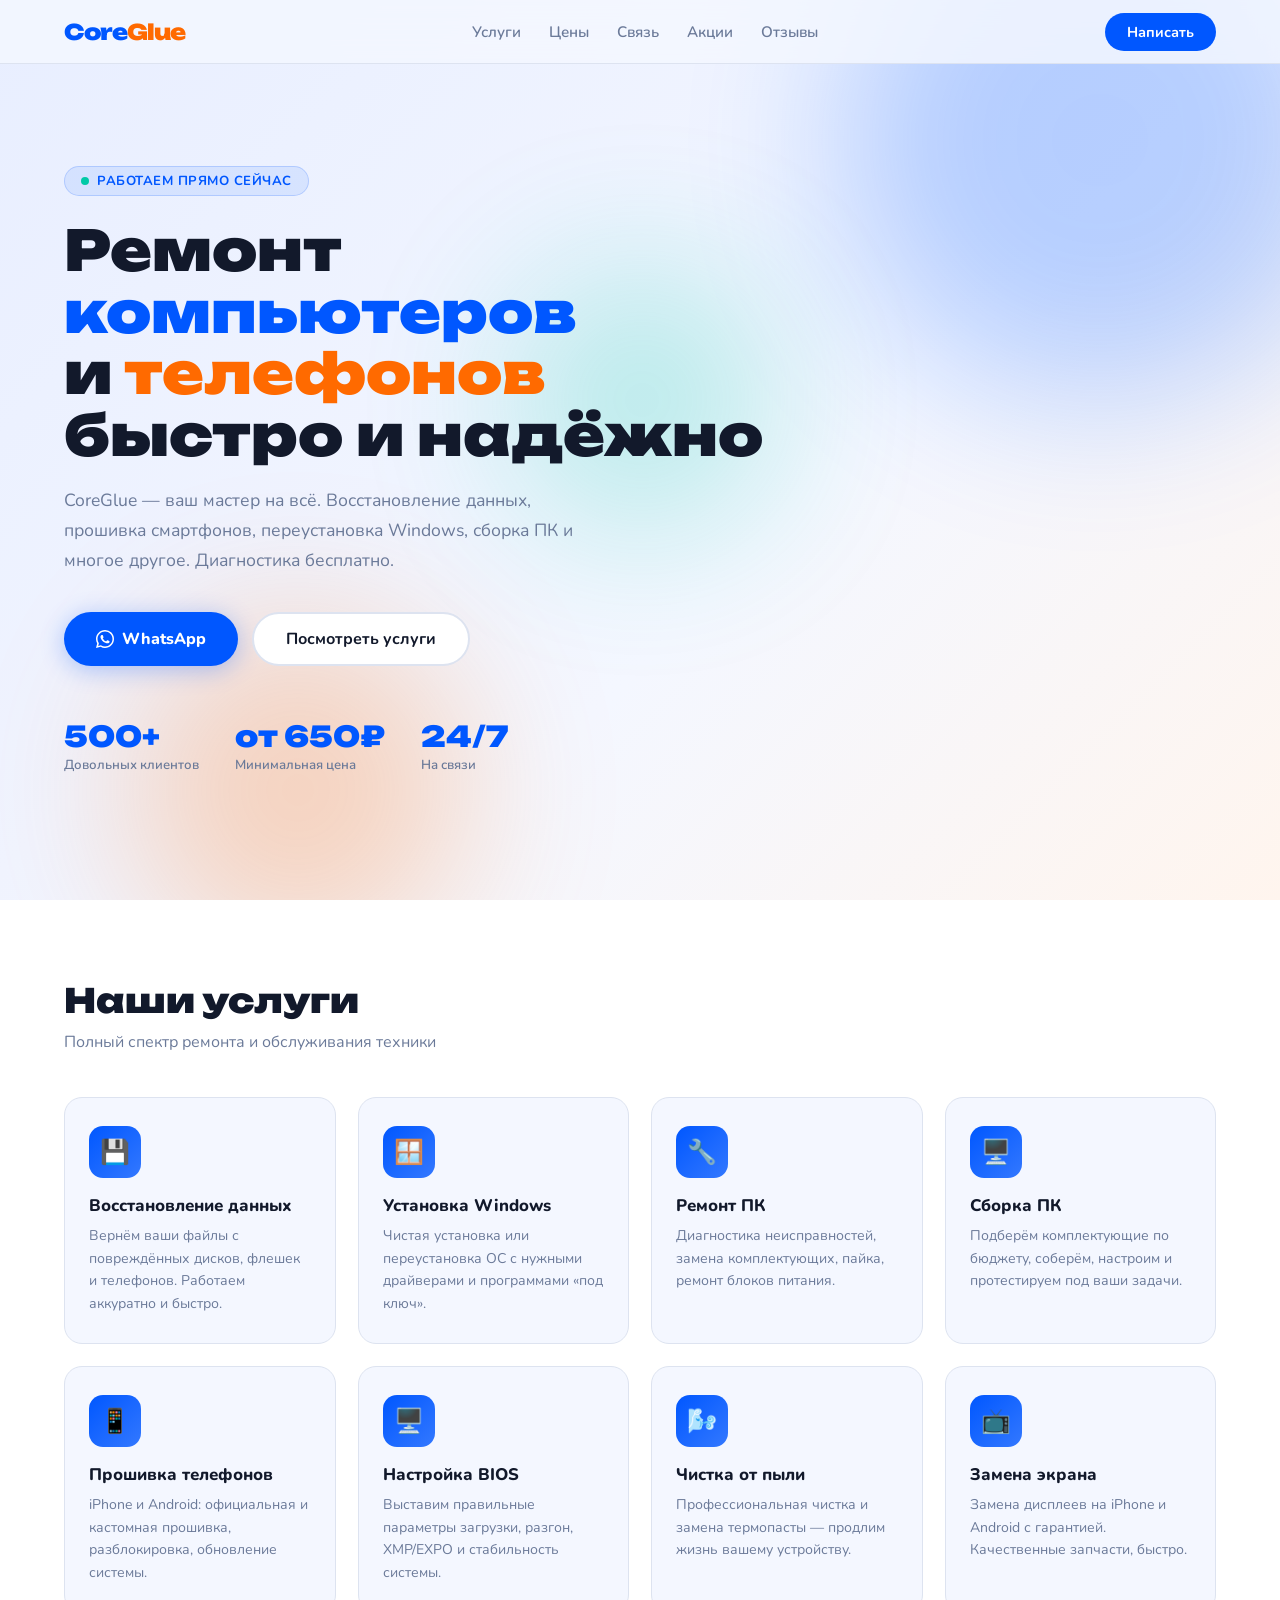
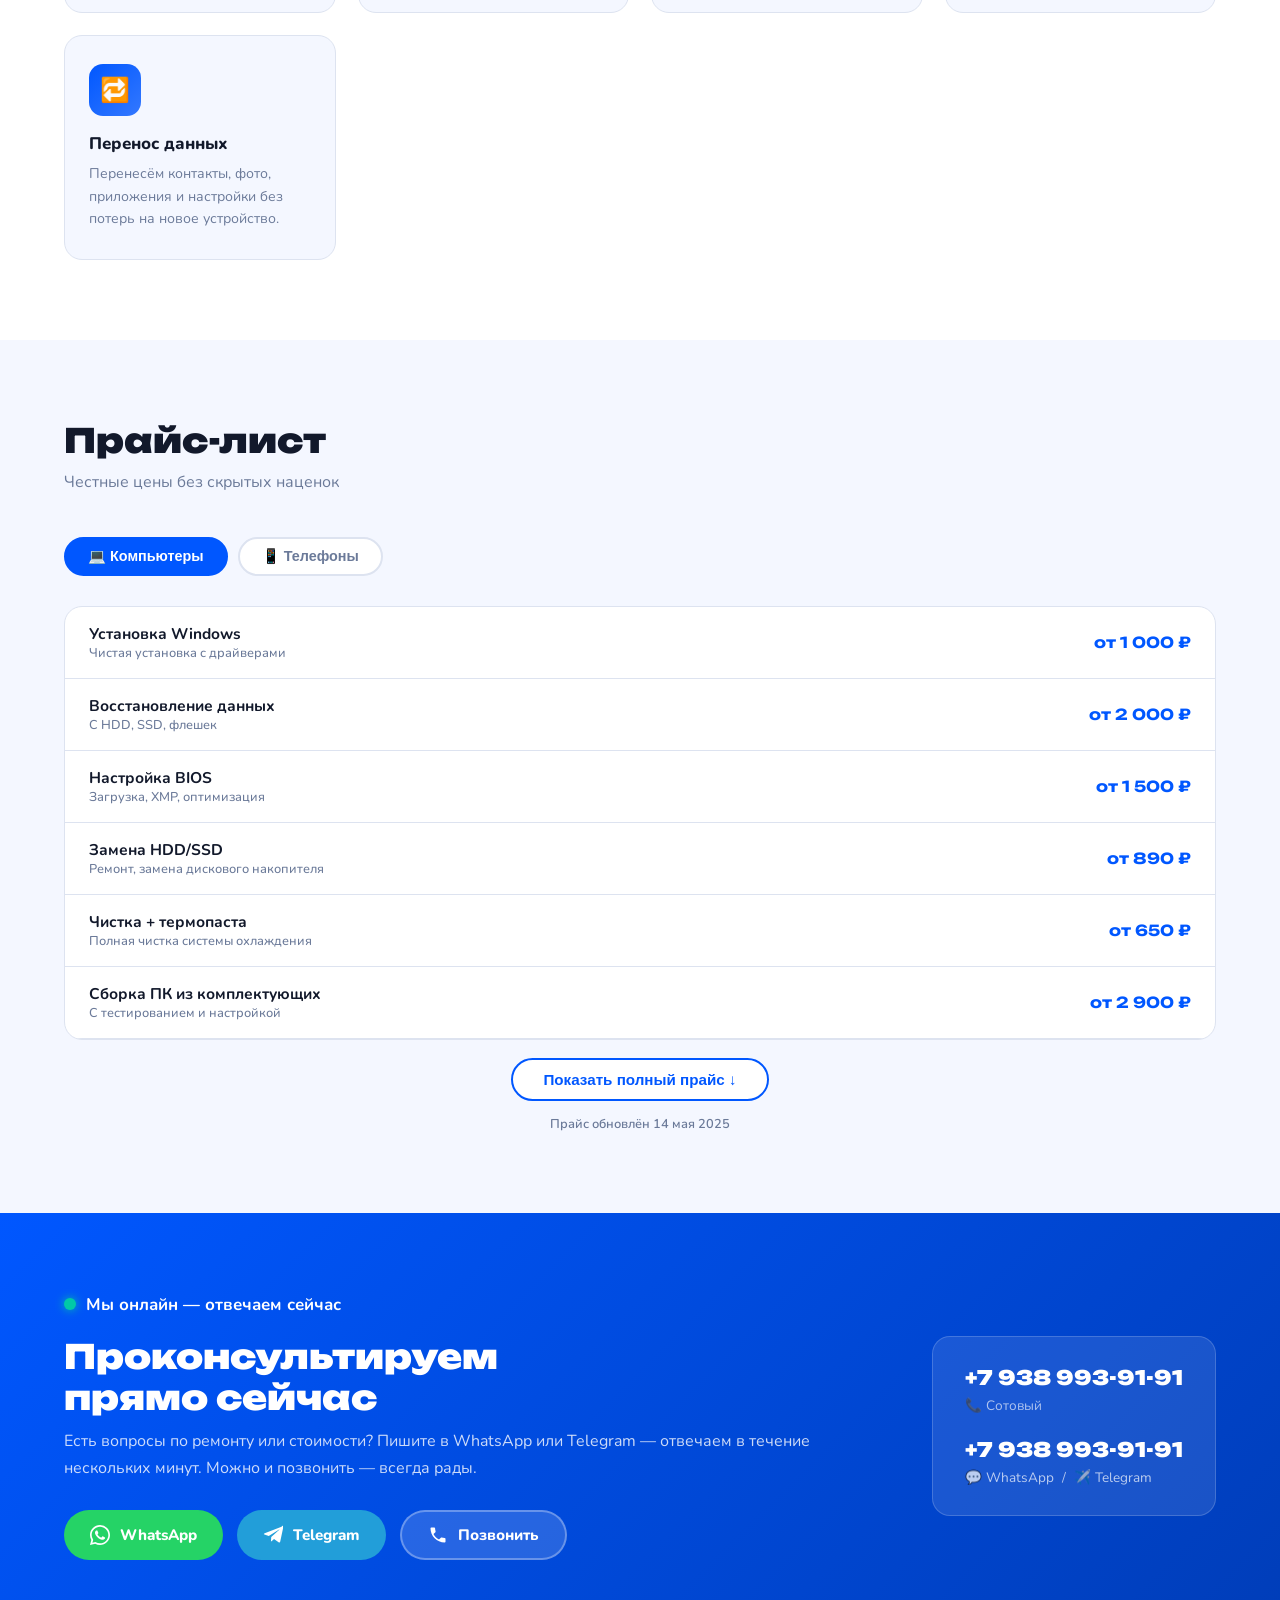
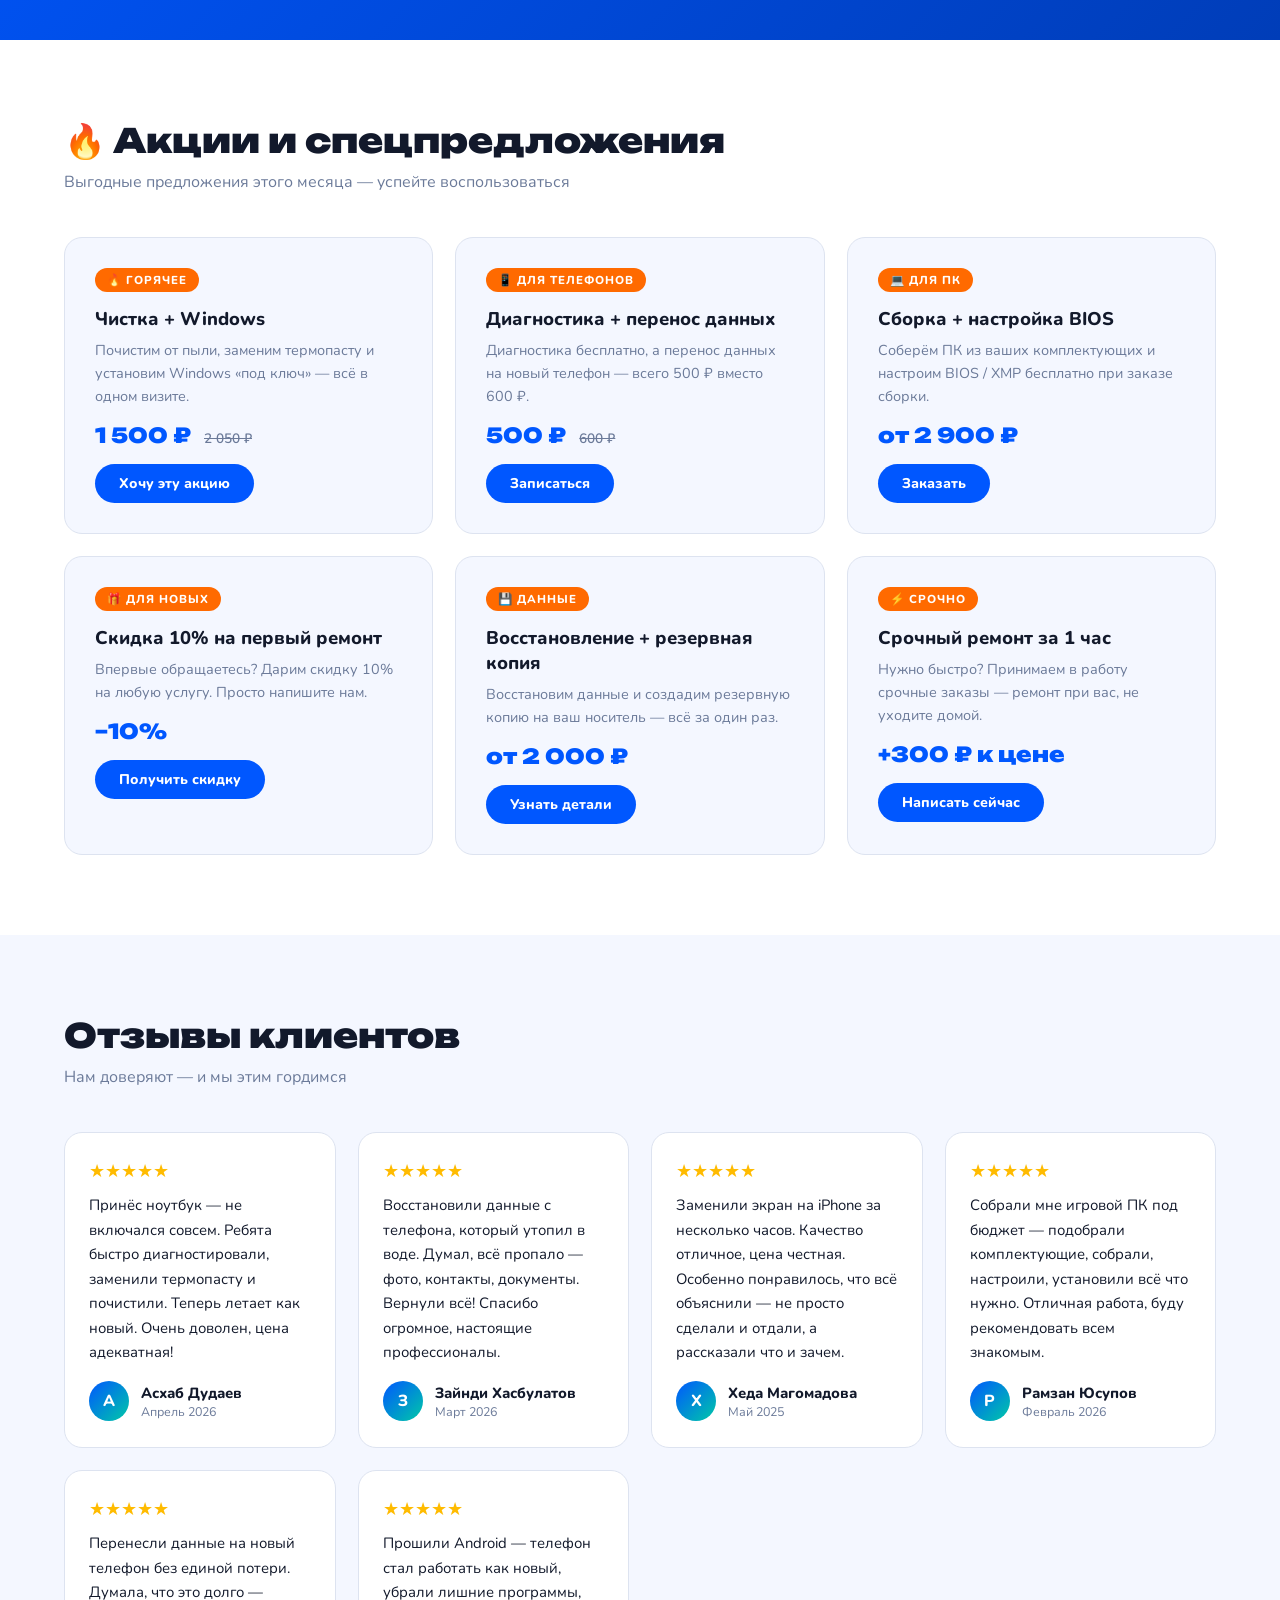
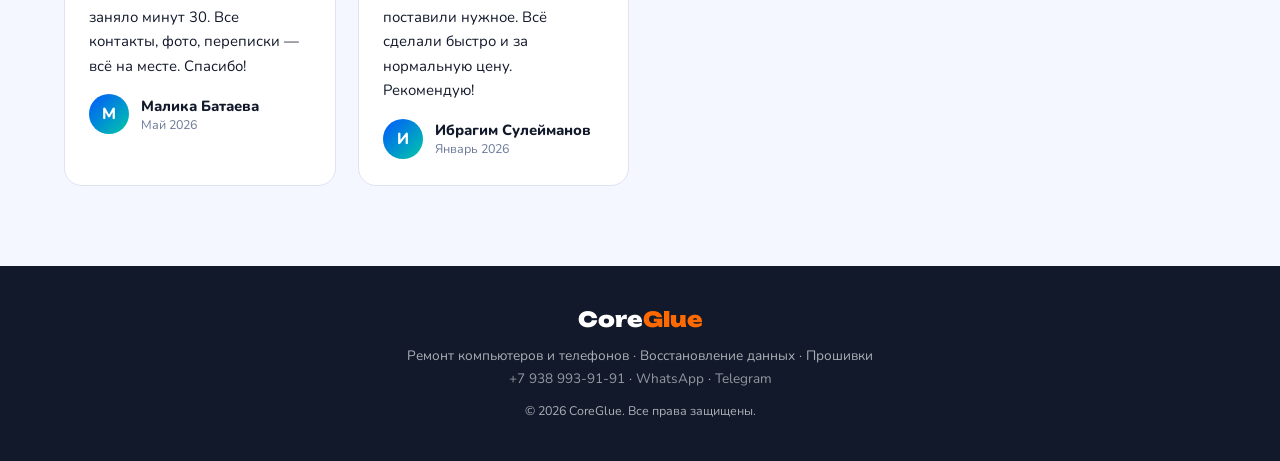
==== commit 09781f00: "index.html" ====
--- a/index.html
+++ b/index.html
@@ -332,7 +332,7 @@
         <div class="review-avatar">А</div>
         <div>
           <div class="review-name">Асхаб Дудаев</div>
-          <div class="review-date">Апрель 2025</div>
+          <div class="review-date">Апрель 2026</div>
         </div>
       </div>
     </div>
@@ -343,7 +343,7 @@
         <div class="review-avatar">З</div>
         <div>
           <div class="review-name">Зайнди Хасбулатов</div>
-          <div class="review-date">Март 2025</div>
+          <div class="review-date">Март 2026</div>
         </div>
       </div>
     </div>
@@ -365,7 +365,7 @@
         <div class="review-avatar">Р</div>
         <div>
           <div class="review-name">Рамзан Юсупов</div>
-          <div class="review-date">Февраль 2025</div>
+          <div class="review-date">Февраль 2026</div>
         </div>
       </div>
     </div>
@@ -376,7 +376,7 @@
         <div class="review-avatar">М</div>
         <div>
           <div class="review-name">Малика Батаева</div>
-          <div class="review-date">Май 2025</div>
+          <div class="review-date">Май 2026</div>
         </div>
       </div>
     </div>
@@ -387,7 +387,7 @@
         <div class="review-avatar">И</div>
         <div>
           <div class="review-name">Ибрагим Сулейманов</div>
-          <div class="review-date">Январь 2025</div>
+          <div class="review-date">Январь 2026</div>
         </div>
       </div>
     </div>
@@ -402,7 +402,7 @@
     <a href="https://wa.me/79389939191" target="_blank">WhatsApp</a> ·
     <a href="https://t.me/+79389939191" target="_blank">Telegram</a>
   </p>
-  <p style="margin-top:10px;font-size:.78rem;">© 2025 CoreGlue. Все права защищены.</p>
+  <p style="margin-top:10px;font-size:.78rem;">© 2026 CoreGlue. Все права защищены.</p>
 </footer>
 
 <script>
--- a/style.css
+++ b/style.css
@@ -1,972 +1,373 @@
-/* ============================================================
-   ChetsPro — Landing Page Styles
-   Dark, modern, conversion-focused
-   ============================================================ */
-
-/* ===== CSS VARIABLES ===== */
+@import url('https://fonts.googleapis.com/css2?family=Unbounded:wght@400;600;700;900&family=Nunito:wght@400;500;600;700&display=swap');
+
 :root {
-  --bg-base:        #0a0a0c;
-  --bg-card:        #111115;
-  --bg-card-hover:  #18181e;
-  --bg-surface:     #141418;
-  --border:         #222228;
-  --border-light:   #2c2c36;
-
-  --accent:         #ff6b00;
-  --accent-light:   #ff8c38;
-  --accent-dim:     rgba(255, 107, 0, 0.15);
-  --accent-glow:    rgba(255, 107, 0, 0.25);
-
-  --green:          #00e887;
-  --green-dim:      rgba(0, 232, 135, 0.12);
-
-  --text-primary:   #f0f0f5;
-  --text-secondary: #9090a8;
-  --text-muted:     #5a5a72;
-
-  --radius-sm:      8px;
-  --radius-md:      14px;
-  --radius-lg:      22px;
-  --radius-xl:      32px;
-
-  --shadow-card:    0 1px 3px rgba(0,0,0,.5), 0 8px 32px rgba(0,0,0,.4);
-  --shadow-accent:  0 0 40px rgba(255,107,0,.2);
-
-  --font-display:   'Syne', sans-serif;
-  --font-body:      'DM Sans', sans-serif;
-
-  --transition:     0.28s cubic-bezier(0.4, 0, 0.2, 1);
-  --container:      1200px;
-}
-
-/* ===== RESET & BASE ===== */
-*, *::before, *::after { box-sizing: border-box; margin: 0; padding: 0; }
-
-html { scroll-behavior: smooth; font-size: 16px; }
+  --primary: #0057FF;
+  --primary-light: #3378FF;
+  --accent: #FF6A00;
+  --accent2: #00C9A7;
+  --bg: #F4F7FF;
+  --bg2: #FFFFFF;
+  --text: #12192B;
+  --text-muted: #6B7A99;
+  --border: #DDE3F0;
+  --shadow: 0 8px 40px rgba(0,87,255,0.10);
+  --radius: 18px;
+  --radius-sm: 10px;
+}
+
+* { margin: 0; padding: 0; box-sizing: border-box; }
+
+html { scroll-behavior: smooth; }
 
 body {
-  font-family: var(--font-body);
-  background: var(--bg-base);
-  color: var(--text-primary);
-  line-height: 1.65;
+  font-family: 'Nunito', sans-serif;
+  background: var(--bg);
+  color: var(--text);
   overflow-x: hidden;
-  -webkit-font-smoothing: antialiased;
-}
-
-img { max-width: 100%; height: auto; display: block; }
-a { color: inherit; text-decoration: none; }
-
-/* ===== UTILITY ===== */
-.container {
-  width: 100%;
-  max-width: var(--container);
-  margin: 0 auto;
-  padding: 0 24px;
-}
-
-.section { padding: 100px 0; }
-
-/* ===== SCROLL REVEAL ===== */
-.reveal {
-  opacity: 0;
-  transform: translateY(32px);
-  transition: opacity 0.7s ease, transform 0.7s ease;
-}
-.reveal--delay-1 { transition-delay: 0.1s; }
-.reveal--delay-2 { transition-delay: 0.2s; }
-.reveal--delay-3 { transition-delay: 0.3s; }
-.reveal--delay-4 { transition-delay: 0.4s; }
-.reveal.revealed {
-  opacity: 1;
-  transform: translateY(0);
-}
-
-/* ===== BUTTONS ===== */
-.btn {
-  display: inline-flex;
-  align-items: center;
-  gap: 10px;
-  font-family: var(--font-display);
-  font-weight: 600;
-  border-radius: var(--radius-md);
-  border: none;
-  cursor: pointer;
-  transition: all var(--transition);
-  white-space: nowrap;
-  text-decoration: none;
-  letter-spacing: 0.01em;
-}
-
-.btn--lg { padding: 16px 32px; font-size: 1rem; }
-.btn--sm { padding: 10px 18px; font-size: 0.875rem; }
-
-.btn--primary {
-  background: var(--accent);
-  color: #fff;
-  box-shadow: 0 4px 20px rgba(255,107,0,0.35);
-}
-.btn--primary:hover {
-  background: var(--accent-light);
-  box-shadow: 0 6px 32px rgba(255,107,0,0.5);
-  transform: translateY(-2px);
-}
-.btn--primary:active { transform: translateY(0); }
-
-.btn--ghost {
-  background: rgba(255,255,255,0.06);
-  color: var(--text-primary);
-  border: 1px solid var(--border-light);
-}
-.btn--ghost:hover {
-  background: rgba(255,255,255,0.1);
-  border-color: var(--accent);
-  color: var(--accent);
-  transform: translateY(-2px);
-}
-
-.btn--outline {
-  background: transparent;
-  color: var(--accent);
-  border: 1px solid var(--accent);
-}
-.btn--outline:hover {
-  background: var(--accent-dim);
-  transform: translateY(-1px);
-}
-
-/* ===== SECTION HEADER ===== */
-.section-header {
-  text-align: center;
-  margin-bottom: 64px;
-}
-
-.section-tag {
-  display: inline-block;
-  font-family: var(--font-display);
-  font-size: 0.75rem;
-  font-weight: 700;
-  letter-spacing: 0.12em;
-  text-transform: uppercase;
-  color: var(--accent);
-  background: var(--accent-dim);
-  border: 1px solid rgba(255,107,0,0.25);
-  padding: 6px 16px;
-  border-radius: 999px;
-  margin-bottom: 20px;
-}
-
-.section-title {
-  font-family: var(--font-display);
-  font-size: clamp(2rem, 4vw, 3rem);
-  font-weight: 800;
-  line-height: 1.15;
-  color: var(--text-primary);
-  margin-bottom: 16px;
-}
-
-.section-desc {
-  font-size: 1.05rem;
-  color: var(--text-secondary);
-  max-width: 560px;
-  margin: 0 auto;
-}
-
-/* ===== LOGO ===== */
-.logo {
-  display: flex;
-  align-items: center;
-  gap: 8px;
-  font-family: var(--font-display);
-  font-weight: 800;
-  font-size: 1.35rem;
-  color: var(--text-primary);
-}
-.logo__icon { font-size: 1.4rem; }
-.logo__accent { color: var(--accent); }
-
-/* ===== HEADER ===== */
-.header {
-  position: fixed;
-  top: 0; left: 0; right: 0;
-  z-index: 1000;
-  padding: 18px 0;
-  transition: all var(--transition);
-}
-.header--scrolled {
-  background: rgba(10,10,12,0.92);
-  backdrop-filter: blur(20px);
-  -webkit-backdrop-filter: blur(20px);
-  padding: 12px 0;
-  border-bottom: 1px solid var(--border);
-  box-shadow: 0 8px 32px rgba(0,0,0,0.5);
-}
-.header__inner {
-  display: flex;
-  align-items: center;
-  gap: 40px;
-}
-.nav {
-  display: flex;
-  align-items: center;
-  gap: 32px;
-  margin-left: auto;
-}
-.nav__link {
-  font-size: 0.9rem;
-  color: var(--text-secondary);
-  transition: color var(--transition);
-}
-.nav__link:hover { color: var(--text-primary); }
-.header__cta { margin-left: 16px; }
-
-/* ===== BURGER ===== */
-.burger {
-  display: none;
-  flex-direction: column;
-  gap: 5px;
-  background: none;
-  border: none;
-  cursor: pointer;
-  padding: 6px;
-  margin-left: auto;
-}
-.burger span {
-  display: block;
-  width: 24px;
-  height: 2px;
-  background: var(--text-primary);
-  border-radius: 2px;
-  transition: all 0.3s ease;
-  transform-origin: center;
-}
-.burger--open span:nth-child(1) { transform: translateY(7px) rotate(45deg); }
-.burger--open span:nth-child(2) { opacity: 0; }
-.burger--open span:nth-child(3) { transform: translateY(-7px) rotate(-45deg); }
-
-/* ===== MOBILE MENU ===== */
-.mobile-menu {
-  display: none;
-  flex-direction: column;
-  padding: 20px 24px 28px;
-  gap: 4px;
-  border-top: 1px solid var(--border);
-  background: rgba(10,10,12,0.97);
-  backdrop-filter: blur(20px);
-}
-.mobile-menu--open { display: flex; }
-.mobile-menu__link {
-  padding: 12px 16px;
-  border-radius: var(--radius-sm);
-  color: var(--text-secondary);
-  font-size: 1rem;
-  transition: all var(--transition);
-}
-.mobile-menu__link:hover {
-  background: var(--bg-card);
-  color: var(--text-primary);
-}
-.mobile-menu__link--cta {
-  background: var(--accent-dim);
-  color: var(--accent);
-  border: 1px solid rgba(255,107,0,0.25);
-  text-align: center;
-  font-weight: 600;
-  margin-top: 8px;
-}
+}
+
+/* ===== NAV ===== */
+nav {
+  position: fixed; top: 0; left: 0; right: 0; z-index: 100;
+  background: rgba(244,247,255,0.85);
+  backdrop-filter: blur(14px);
+  border-bottom: 1.5px solid var(--border);
+  display: flex; align-items: center; justify-content: space-between;
+  padding: 0 5vw; height: 64px;
+}
+.nav-logo {
+  font-family: 'Unbounded', sans-serif;
+  font-size: 1.35rem; font-weight: 900;
+  color: var(--primary);
+  letter-spacing: -1px;
+}
+.nav-logo span { color: var(--accent); }
+.nav-links { display: flex; gap: 28px; list-style: none; }
+.nav-links a {
+  font-size: .95rem; font-weight: 600; color: var(--text-muted);
+  text-decoration: none; transition: color .2s;
+}
+.nav-links a:hover { color: var(--primary); }
+.nav-cta {
+  background: var(--primary); color: #fff;
+  padding: 9px 22px; border-radius: 50px;
+  font-weight: 700; font-size: .9rem;
+  text-decoration: none; transition: background .2s, transform .15s;
+}
+.nav-cta:hover { background: var(--primary-light); transform: translateY(-1px); }
 
 /* ===== HERO ===== */
 .hero {
-  position: relative;
   min-height: 100vh;
-  display: flex;
-  align-items: center;
-  padding: 140px 0 80px;
-  overflow: hidden;
-}
-
-.hero__bg {
-  position: absolute;
-  inset: 0;
-  pointer-events: none;
-}
-
-.hero__grid {
-  position: absolute;
-  inset: 0;
-  background-image:
-    linear-gradient(rgba(255,107,0,0.035) 1px, transparent 1px),
-    linear-gradient(90deg, rgba(255,107,0,0.035) 1px, transparent 1px);
-  background-size: 60px 60px;
-  mask-image: radial-gradient(ellipse 80% 80% at 50% 50%, black 20%, transparent 100%);
-}
-
-.hero__glow {
-  position: absolute;
-  border-radius: 50%;
-  filter: blur(120px);
-  animation: pulse 8s ease-in-out infinite alternate;
-}
-.hero__glow--1 {
-  width: 700px; height: 700px;
-  top: -200px; right: -200px;
-  background: radial-gradient(circle, rgba(255,107,0,0.12), transparent 70%);
-}
-.hero__glow--2 {
-  width: 500px; height: 500px;
-  bottom: -150px; left: -100px;
-  background: radial-gradient(circle, rgba(255,107,0,0.07), transparent 70%);
-  animation-delay: 3s;
-}
-
-.hero__orb {
-  position: absolute;
-  width: 340px; height: 340px;
-  top: 20%; right: 12%;
-  border-radius: 50%;
-  background: radial-gradient(circle at 40% 40%,
-    rgba(255,107,0,0.08),
-    rgba(255,107,0,0.02) 50%,
-    transparent 70%
-  );
-  border: 1px solid rgba(255,107,0,0.1);
-  animation: float 12s ease-in-out infinite;
-}
-
-@keyframes pulse {
-  from { opacity: 0.6; transform: scale(1); }
-  to   { opacity: 1;   transform: scale(1.1); }
-}
-@keyframes float {
-  0%,100% { transform: translateY(0) rotate(0deg); }
-  50%     { transform: translateY(-20px) rotate(5deg); }
-}
-
-.hero__inner {
-  position: relative;
-  z-index: 1;
-  max-width: 820px;
-}
-
-.hero__badge {
-  display: inline-flex;
-  align-items: center;
-  gap: 10px;
-  padding: 8px 18px;
-  border-radius: 999px;
-  background: rgba(0,232,135,0.08);
-  border: 1px solid rgba(0,232,135,0.2);
-  color: var(--green);
-  font-size: 0.83rem;
-  font-weight: 500;
-  margin-bottom: 32px;
-}
-
-.badge__dot {
-  width: 7px; height: 7px;
-  border-radius: 50%;
-  background: var(--green);
-  box-shadow: 0 0 0 3px rgba(0,232,135,0.2);
-  animation: blink 2s ease-in-out infinite;
-}
-@keyframes blink {
-  0%,100% { opacity: 1; }
-  50%     { opacity: 0.4; }
-}
-
-.hero__title {
-  font-family: var(--font-display);
-  font-size: clamp(2.8rem, 7vw, 5.5rem);
-  font-weight: 800;
-  line-height: 1.06;
-  letter-spacing: -0.02em;
-  margin-bottom: 24px;
-  color: var(--text-primary);
-}
-
-.hero__title-gradient {
-  background: linear-gradient(120deg, var(--accent) 0%, var(--accent-light) 50%, #ffd27a 100%);
-  -webkit-background-clip: text;
-  -webkit-text-fill-color: transparent;
-  background-clip: text;
-}
-
-.hero__subtitle {
-  font-size: clamp(1rem, 2.2vw, 1.2rem);
-  color: var(--text-secondary);
-  margin-bottom: 40px;
-  max-width: 580px;
-  line-height: 1.7;
-}
-.hero__subtitle strong {
-  color: var(--text-primary);
-  font-weight: 500;
-}
-
-.hero__actions {
-  display: flex;
-  flex-wrap: wrap;
-  gap: 14px;
-  margin-bottom: 40px;
-}
-
-.hero__contacts {
-  display: flex;
-  flex-wrap: wrap;
-  gap: 20px;
-  margin-bottom: 56px;
-}
-.hero__contact-item {
-  display: flex;
-  align-items: center;
-  gap: 7px;
-  font-size: 0.9rem;
-  color: var(--text-secondary);
-  transition: color var(--transition);
-}
-.hero__contact-item:hover { color: var(--accent); }
-.hero__contact-item svg { flex-shrink: 0; color: var(--accent); }
-
-.hero__stats {
-  display: flex;
-  align-items: center;
-  gap: 32px;
-  flex-wrap: wrap;
-}
-.hero__stat {
-  display: flex;
-  flex-direction: column;
-  gap: 2px;
-}
-.hero__stat-num {
-  font-family: var(--font-display);
-  font-size: 1.8rem;
-  font-weight: 800;
-  color: var(--text-primary);
-}
-.hero__stat-label {
-  font-size: 0.8rem;
-  color: var(--text-muted);
-}
-.hero__stat-divider {
-  width: 1px;
-  height: 40px;
-  background: var(--border-light);
-}
-
-.hero__scroll {
-  position: absolute;
-  bottom: 32px;
-  left: 50%;
-  transform: translateX(-50%);
-}
-.scroll-indicator {
-  display: flex;
-  justify-content: center;
-  align-items: flex-start;
-  width: 22px; height: 38px;
-  border: 2px solid var(--border-light);
-  border-radius: 12px;
-}
-.scroll-indicator__line {
-  width: 2px; height: 10px;
-  background: var(--accent);
-  border-radius: 2px;
-  margin-top: 6px;
-  animation: scroll-anim 2s ease-in-out infinite;
-}
-@keyframes scroll-anim {
-  0%,100% { opacity: 0; transform: translateY(0); }
-  40%     { opacity: 1; }
-  80%     { opacity: 0; transform: translateY(14px); }
-}
-
-/* ===== SERVICES ===== */
-.services { background: var(--bg-surface); }
-
-.services__grid {
-  display: grid;
-  grid-template-columns: repeat(3, 1fr);
-  gap: 20px;
-}
-
-.service-card {
-  background: var(--bg-card);
-  border: 1px solid var(--border);
-  border-radius: var(--radius-lg);
-  padding: 28px;
-  display: flex;
-  flex-direction: column;
-  gap: 16px;
-  transition: all var(--transition);
+  display: flex; align-items: center;
+  padding: 100px 5vw 60px;
   position: relative;
   overflow: hidden;
+  background: linear-gradient(135deg, #e8eeff 0%, #f4f7ff 60%, #fff5ee 100%);
+}
+.hero-bg {
+  position: absolute; inset: 0; z-index: 0;
+  pointer-events: none;
+}
+.hero-blob {
+  position: absolute; border-radius: 50%;
+  filter: blur(80px); opacity: .25;
+}
+.hero-blob.b1 { width: 520px; height: 520px; background: var(--primary); top: -120px; right: -80px; }
+.hero-blob.b2 { width: 340px; height: 340px; background: var(--accent); bottom: -60px; left: 10%; }
+.hero-blob.b3 { width: 260px; height: 260px; background: var(--accent2); top: 30%; left: 40%; }
+
+.hero-inner {
+  position: relative; z-index: 1;
+  max-width: 700px;
+}
+.hero-badge {
+  display: inline-flex; align-items: center; gap: 8px;
+  background: rgba(0,87,255,.09); border: 1.5px solid rgba(0,87,255,.18);
+  color: var(--primary); font-weight: 700; font-size: .82rem;
+  border-radius: 50px; padding: 5px 16px; margin-bottom: 24px;
+  letter-spacing: .5px; text-transform: uppercase;
+}
+.hero-badge .dot { width: 8px; height: 8px; background: var(--accent2); border-radius: 50%; animation: pulse 1.5s infinite; }
+@keyframes pulse { 0%,100%{opacity:1;transform:scale(1)} 50%{opacity:.5;transform:scale(1.4)} }
+
+.hero h1 {
+  font-family: 'Unbounded', sans-serif;
+  font-size: clamp(2rem, 5vw, 3.5rem);
+  font-weight: 900; line-height: 1.1;
+  color: var(--text);
+  margin-bottom: 20px;
+}
+.hero h1 .hl { color: var(--primary); }
+.hero h1 .hl2 { color: var(--accent); }
+
+.hero-sub {
+  font-size: 1.1rem; color: var(--text-muted);
+  line-height: 1.7; margin-bottom: 36px; max-width: 540px;
+}
+.hero-btns { display: flex; gap: 14px; flex-wrap: wrap; }
+.btn-primary {
+  background: var(--primary); color: #fff;
+  padding: 14px 32px; border-radius: 50px;
+  font-weight: 800; font-size: 1rem;
+  text-decoration: none; display: inline-flex; align-items: center; gap: 8px;
+  transition: transform .15s, box-shadow .15s;
+  box-shadow: 0 4px 24px rgba(0,87,255,.30);
+}
+.btn-primary:hover { transform: translateY(-2px); box-shadow: 0 8px 32px rgba(0,87,255,.38); }
+.btn-secondary {
+  background: #fff; color: var(--text);
+  border: 2px solid var(--border);
+  padding: 14px 32px; border-radius: 50px;
+  font-weight: 700; font-size: 1rem;
+  text-decoration: none; display: inline-flex; align-items: center; gap: 8px;
+  transition: border-color .2s, color .2s;
+}
+.btn-secondary:hover { border-color: var(--primary); color: var(--primary); }
+
+.hero-stats {
+  margin-top: 52px; display: flex; gap: 36px; flex-wrap: wrap;
+}
+.stat { display: flex; flex-direction: column; }
+.stat-num {
+  font-family: 'Unbounded', sans-serif;
+  font-size: 1.8rem; font-weight: 900; color: var(--primary);
+}
+.stat-label { font-size: .82rem; color: var(--text-muted); font-weight: 600; margin-top: 2px; }
+
+/* ===== SECTIONS COMMON ===== */
+section { padding: 80px 5vw; }
+.section-title {
+  font-family: 'Unbounded', sans-serif;
+  font-size: clamp(1.4rem, 3vw, 2.1rem);
+  font-weight: 900; color: var(--text);
+  margin-bottom: 10px;
+}
+.section-sub {
+  color: var(--text-muted); font-size: 1rem; margin-bottom: 44px;
+}
+
+/* ===== SERVICES ===== */
+#services { background: #fff; }
+.services-grid {
+  display: grid;
+  grid-template-columns: repeat(auto-fill, minmax(250px, 1fr));
+  gap: 22px;
+}
+.service-card {
+  background: var(--bg);
+  border: 1.5px solid var(--border);
+  border-radius: var(--radius);
+  padding: 28px 24px;
+  transition: border-color .2s, transform .18s, box-shadow .18s;
   cursor: default;
 }
-.service-card::before {
-  content: '';
-  position: absolute;
-  inset: 0;
-  background: linear-gradient(135deg, var(--accent-dim), transparent 60%);
-  opacity: 0;
-  transition: opacity var(--transition);
-  border-radius: inherit;
-}
 .service-card:hover {
-  border-color: rgba(255,107,0,0.35);
+  border-color: var(--primary);
   transform: translateY(-4px);
-  box-shadow: var(--shadow-card), var(--shadow-accent);
-}
-.service-card:hover::before { opacity: 1; }
-
-.service-card__icon {
-  width: 56px; height: 56px;
-  background: var(--accent-dim);
-  border: 1px solid rgba(255,107,0,0.2);
-  border-radius: var(--radius-md);
-  display: flex;
-  align-items: center;
-  justify-content: center;
-  color: var(--accent);
-  position: relative;
-  z-index: 1;
-  flex-shrink: 0;
-}
-
-.service-card__content {
-  flex: 1;
-  position: relative;
-  z-index: 1;
-}
-
-.service-card__title {
-  font-family: var(--font-display);
-  font-size: 1.1rem;
-  font-weight: 700;
-  color: var(--text-primary);
-  margin-bottom: 8px;
-}
-
-.service-card__desc {
-  font-size: 0.9rem;
-  color: var(--text-secondary);
-  line-height: 1.6;
-  margin-bottom: 12px;
-}
-
-.service-card__price {
-  font-size: 0.9rem;
-  color: var(--text-muted);
-}
-.service-card__price strong {
-  color: var(--accent);
-  font-size: 1.05rem;
-}
-
-.service-card__arrow {
-  position: relative;
-  z-index: 1;
-  color: var(--text-muted);
-  font-size: 1.2rem;
-  align-self: flex-end;
-  transition: all var(--transition);
-}
-.service-card:hover .service-card__arrow {
-  color: var(--accent);
-  transform: translateX(4px);
-}
-
-.service-card--cta {
-  background: linear-gradient(135deg, rgba(255,107,0,0.12), rgba(255,107,0,0.05));
-  border-color: rgba(255,107,0,0.25);
-  align-items: center;
-  justify-content: center;
-  text-align: center;
-}
-.service-card--cta:hover {
-  background: linear-gradient(135deg, rgba(255,107,0,0.2), rgba(255,107,0,0.08));
-}
-
-.service-card__cta-inner {
-  display: flex;
-  flex-direction: column;
-  align-items: center;
-  gap: 12px;
-  position: relative;
-  z-index: 1;
-}
-.service-card__cta-icon { font-size: 2rem; }
-.service-card__cta-inner p { color: var(--text-secondary); font-size: 0.95rem; }
-.service-card__cta-inner strong { color: var(--text-primary); font-size: 1rem; }
-
-/* ===== ADVANTAGES ===== */
-.advantages { background: var(--bg-base); }
-
-.advantages__grid {
-  display: grid;
-  grid-template-columns: repeat(4, 1fr);
-  gap: 20px;
-}
-
-.adv-card {
-  background: var(--bg-card);
-  border: 1px solid var(--border);
-  border-radius: var(--radius-lg);
-  padding: 32px 28px;
-  position: relative;
+  box-shadow: var(--shadow);
+}
+.service-icon {
+  width: 52px; height: 52px;
+  background: linear-gradient(135deg, var(--primary) 0%, var(--primary-light) 100%);
+  border-radius: 14px; display: flex; align-items: center; justify-content: center;
+  font-size: 1.5rem; margin-bottom: 16px;
+}
+.service-card h3 { font-weight: 800; font-size: 1.05rem; margin-bottom: 8px; }
+.service-card p { font-size: .88rem; color: var(--text-muted); line-height: 1.6; }
+
+/* ===== PRICE ===== */
+#price { background: var(--bg); }
+.price-tabs {
+  display: flex; gap: 10px; flex-wrap: wrap; margin-bottom: 30px;
+}
+.price-tab {
+  padding: 9px 22px; border-radius: 50px;
+  border: 2px solid var(--border);
+  background: #fff; font-weight: 700; font-size: .9rem;
+  cursor: pointer; transition: all .18s; color: var(--text-muted);
+}
+.price-tab.active, .price-tab:hover {
+  background: var(--primary); color: #fff; border-color: var(--primary);
+}
+.price-category { display: none; }
+.price-category.active { display: block; }
+
+.price-list {
+  background: #fff; border-radius: var(--radius);
+  border: 1.5px solid var(--border);
   overflow: hidden;
-  transition: all var(--transition);
-}
-.adv-card::after {
-  content: '';
-  position: absolute;
-  bottom: 0; left: 0; right: 0;
-  height: 3px;
-  background: linear-gradient(90deg, var(--accent), var(--accent-light));
-  transform: scaleX(0);
-  transform-origin: left;
-  transition: transform 0.4s ease;
-}
-.adv-card:hover {
-  border-color: rgba(255,107,0,0.3);
-  transform: translateY(-4px);
-  box-shadow: var(--shadow-card);
-}
-.adv-card:hover::after { transform: scaleX(1); }
-
-.adv-card__num {
-  font-family: var(--font-display);
-  font-size: 0.75rem;
-  font-weight: 700;
-  color: var(--text-muted);
-  letter-spacing: 0.1em;
-  margin-bottom: 16px;
-}
-.adv-card__icon { font-size: 2rem; margin-bottom: 16px; }
-.adv-card__title {
-  font-family: var(--font-display);
-  font-size: 1.05rem;
-  font-weight: 700;
-  color: var(--text-primary);
-  margin-bottom: 10px;
-}
-.adv-card__desc {
-  font-size: 0.88rem;
-  color: var(--text-secondary);
-  line-height: 1.65;
-}
-
-/* ===== HOW WE WORK ===== */
-.how { background: var(--bg-surface); }
-
-.how__steps {
-  display: grid;
-  grid-template-columns: repeat(4, 1fr);
-  gap: 0;
-  position: relative;
-}
-
-.step {
-  padding: 40px 32px;
-  border: 1px solid var(--border);
-  border-radius: var(--radius-lg);
-  background: var(--bg-card);
-  margin: 0 10px;
-  position: relative;
-  transition: all var(--transition);
-  text-align: center;
-}
-.step:hover {
-  border-color: rgba(255,107,0,0.3);
-  transform: translateY(-4px);
-  box-shadow: var(--shadow-card);
-}
-
-.step__num {
-  font-family: var(--font-display);
-  font-size: 3rem;
-  font-weight: 800;
-  color: rgba(255,107,0,0.1);
-  position: absolute;
-  top: 16px; right: 20px;
-  line-height: 1;
-}
-.step__line { display: none; }
-.step__icon { font-size: 2.4rem; margin-bottom: 20px; }
-.step__title {
-  font-family: var(--font-display);
-  font-size: 1.05rem;
-  font-weight: 700;
-  color: var(--text-primary);
-  margin-bottom: 10px;
-}
-.step__desc {
-  font-size: 0.88rem;
-  color: var(--text-secondary);
-  line-height: 1.65;
-}
+}
+.price-item {
+  display: flex; align-items: center; justify-content: space-between;
+  padding: 16px 24px;
+  border-bottom: 1px solid var(--border);
+  transition: background .15s;
+}
+.price-item:last-child { border-bottom: none; }
+.price-item:hover { background: var(--bg); }
+.price-name { font-weight: 700; font-size: .97rem; }
+.price-name small { display: block; font-size: .8rem; color: var(--text-muted); font-weight: 500; }
+.price-val {
+  font-family: 'Unbounded', sans-serif;
+  font-size: .95rem; font-weight: 700;
+  color: var(--primary); white-space: nowrap;
+}
+.price-val.free { color: var(--accent2); }
+
+.price-hidden { display: none; }
+.price-hidden.shown { display: flex; }
+
+.show-more-wrap { text-align: center; margin-top: 18px; }
+.btn-show-more {
+  background: #fff; border: 2px solid var(--primary);
+  color: var(--primary); padding: 11px 30px; border-radius: 50px;
+  font-weight: 800; font-size: .95rem; cursor: pointer;
+  transition: all .18s;
+}
+.btn-show-more:hover { background: var(--primary); color: #fff; }
+
+.price-updated {
+  margin-top: 14px; text-align: center;
+  font-size: .8rem; color: var(--text-muted); font-weight: 600;
+}
+
+/* ===== ONLINE ===== */
+#online {
+  background: linear-gradient(135deg, #0057FF 0%, #003DB8 100%);
+  color: #fff;
+}
+#online .section-title { color: #fff; }
+#online .section-sub { color: rgba(255,255,255,.7); }
+
+.online-wrap {
+  display: flex; align-items: center; gap: 40px; flex-wrap: wrap;
+}
+.online-text { flex: 1; min-width: 260px; }
+.online-indicator {
+  display: flex; align-items: center; gap: 10px;
+  font-weight: 700; font-size: 1.05rem; margin-bottom: 20px;
+}
+.online-dot {
+  width: 12px; height: 12px; border-radius: 50%;
+  background: var(--accent2); box-shadow: 0 0 10px var(--accent2);
+  animation: pulse 1.5s infinite;
+}
+.online-desc { font-size: 1rem; color: rgba(255,255,255,.8); line-height: 1.7; margin-bottom: 28px; }
+
+.contact-buttons { display: flex; gap: 14px; flex-wrap: wrap; }
+.contact-btn {
+  display: inline-flex; align-items: center; gap: 10px;
+  padding: 13px 26px; border-radius: 50px;
+  font-weight: 800; font-size: .95rem;
+  text-decoration: none; transition: transform .15s, box-shadow .15s;
+}
+.contact-btn.wa { background: #25D366; color: #fff; }
+.contact-btn.tg { background: #229ED9; color: #fff; }
+.contact-btn.call { background: rgba(255,255,255,.15); color: #fff; border: 2px solid rgba(255,255,255,.3); }
+.contact-btn:hover { transform: translateY(-2px); box-shadow: 0 6px 20px rgba(0,0,0,.25); }
+.contact-btn svg { width: 20px; height: 20px; fill: currentColor; flex-shrink: 0; }
+
+.online-card {
+  flex: 0 0 auto; background: rgba(255,255,255,.10);
+  border: 1.5px solid rgba(255,255,255,.18);
+  border-radius: var(--radius); padding: 28px 32px; min-width: 220px;
+}
+.online-card .number {
+  font-family: 'Unbounded', sans-serif;
+  font-size: 1.25rem; font-weight: 900; color: #fff; margin-bottom: 6px;
+}
+.online-card .num-label { font-size: .85rem; color: rgba(255,255,255,.65); }
+
+/* ===== PROMO ===== */
+#promo { background: #fff; }
+.promo-grid {
+  display: grid; grid-template-columns: repeat(auto-fill, minmax(280px, 1fr));
+  gap: 22px;
+}
+.promo-card {
+  border-radius: var(--radius); padding: 30px;
+  position: relative; overflow: hidden;
+  border: 1.5px solid var(--border);
+  background: var(--bg);
+}
+.promo-card .promo-tag {
+  display: inline-block;
+  background: var(--accent); color: #fff;
+  font-size: .72rem; font-weight: 800; text-transform: uppercase;
+  letter-spacing: 1px; padding: 4px 12px; border-radius: 50px;
+  margin-bottom: 14px;
+}
+.promo-card h3 { font-weight: 800; font-size: 1.15rem; margin-bottom: 8px; }
+.promo-card p { color: var(--text-muted); font-size: .9rem; line-height: 1.6; }
+.promo-card .promo-price {
+  margin-top: 14px;
+  font-family: 'Unbounded', sans-serif;
+  font-size: 1.3rem; font-weight: 900; color: var(--primary);
+}
+.promo-card .promo-old {
+  font-size: .85rem; color: var(--text-muted);
+  text-decoration: line-through; margin-left: 8px;
+  font-family: 'Nunito', sans-serif; font-weight: 600;
+}
+.promo-card a.promo-cta {
+  display: inline-block; margin-top: 16px;
+  background: var(--primary); color: #fff;
+  padding: 10px 24px; border-radius: 50px;
+  font-weight: 800; font-size: .88rem; text-decoration: none;
+  transition: background .18s;
+}
+.promo-card a.promo-cta:hover { background: var(--primary-light); }
 
 /* ===== REVIEWS ===== */
-.reviews { background: var(--bg-base); }
-
-.reviews__grid {
-  display: grid;
-  grid-template-columns: repeat(3, 1fr);
-  gap: 20px;
-}
-
+#reviews { background: var(--bg); }
+.reviews-grid {
+  display: grid; grid-template-columns: repeat(auto-fill, minmax(270px, 1fr));
+  gap: 22px;
+}
 .review-card {
-  background: var(--bg-card);
-  border: 1px solid var(--border);
-  border-radius: var(--radius-lg);
-  padding: 28px;
-  transition: all var(--transition);
-}
-.review-card:hover {
-  border-color: rgba(255,107,0,0.25);
-  transform: translateY(-4px);
-  box-shadow: var(--shadow-card);
-}
-
-.review-card__header {
-  display: flex;
-  align-items: center;
-  gap: 14px;
-  margin-bottom: 18px;
-}
-.review-card__avatar {
-  width: 46px; height: 46px;
-  border-radius: 50%;
-  display: flex;
-  align-items: center;
-  justify-content: center;
-  font-family: var(--font-display);
-  font-weight: 700;
-  font-size: 0.85rem;
-  color: #fff;
-  flex-shrink: 0;
-}
-.review-card__name {
-  font-family: var(--font-display);
-  font-weight: 700;
-  font-size: 0.95rem;
-  color: var(--text-primary);
-}
-.review-card__meta {
-  font-size: 0.78rem;
-  color: var(--text-muted);
-  margin-top: 2px;
-}
-.review-card__stars {
-  margin-left: auto;
-  color: #fbbf24;
-  font-size: 0.85rem;
-  letter-spacing: 1px;
-  flex-shrink: 0;
-}
-.review-card__text {
-  font-size: 0.92rem;
-  color: var(--text-secondary);
-  line-height: 1.7;
-  margin-bottom: 16px;
-}
-.review-card__service {
-  display: inline-block;
-  font-size: 0.75rem;
-  font-weight: 600;
-  color: var(--accent);
-  background: var(--accent-dim);
-  border: 1px solid rgba(255,107,0,0.2);
-  padding: 4px 12px;
-  border-radius: 999px;
-}
-
-/* ===== CTA SECTION ===== */
-.cta-section {
-  position: relative;
-  overflow: hidden;
-  padding: 120px 0;
-  background: var(--bg-surface);
-}
-.cta-section__bg { position: absolute; inset: 0; pointer-events: none; }
-.cta-section__glow {
-  position: absolute;
-  width: 800px; height: 800px;
-  top: 50%; left: 50%;
-  transform: translate(-50%, -50%);
-  background: radial-gradient(circle, rgba(255,107,0,0.08), transparent 60%);
-  border-radius: 50%;
-  animation: pulse 6s ease-in-out infinite alternate;
-}
-.cta-section__inner {
-  position: relative;
-  z-index: 1;
-  text-align: center;
-}
-.cta-section__badge {
-  display: inline-block;
-  font-family: var(--font-display);
-  font-size: 0.8rem;
-  font-weight: 700;
-  letter-spacing: 0.05em;
-  color: var(--accent);
-  background: var(--accent-dim);
-  border: 1px solid rgba(255,107,0,0.2);
-  padding: 8px 20px;
-  border-radius: 999px;
-  margin-bottom: 28px;
-}
-.cta-section__title {
-  font-family: var(--font-display);
-  font-size: clamp(2rem, 5vw, 3.5rem);
-  font-weight: 800;
-  line-height: 1.1;
-  color: var(--text-primary);
-  margin-bottom: 20px;
-}
-.cta-section__desc {
-  font-size: 1.05rem;
-  color: var(--text-secondary);
-  max-width: 560px;
-  margin: 0 auto 44px;
-  line-height: 1.7;
-}
-.cta-section__actions {
-  display: flex;
-  flex-wrap: wrap;
-  gap: 14px;
-  justify-content: center;
-}
+  background: #fff; border-radius: var(--radius);
+  padding: 26px 24px; border: 1.5px solid var(--border);
+  transition: box-shadow .18s;
+}
+.review-card:hover { box-shadow: var(--shadow); }
+.review-stars { color: #FFBB00; font-size: 1.1rem; margin-bottom: 10px; }
+.review-text { font-size: .93rem; color: var(--text); line-height: 1.65; margin-bottom: 16px; }
+.review-author { display: flex; align-items: center; gap: 12px; }
+.review-avatar {
+  width: 40px; height: 40px; border-radius: 50%;
+  background: linear-gradient(135deg, var(--primary), var(--accent2));
+  display: flex; align-items: center; justify-content: center;
+  color: #fff; font-weight: 800; font-size: 1rem; flex-shrink: 0;
+}
+.review-name { font-weight: 800; font-size: .92rem; }
+.review-date { font-size: .78rem; color: var(--text-muted); }
 
 /* ===== FOOTER ===== */
-.footer {
-  background: var(--bg-card);
-  border-top: 1px solid var(--border);
-}
-.footer__inner {
-  display: grid;
-  grid-template-columns: 2fr 1fr 1fr;
-  gap: 64px;
-  padding: 64px 24px;
-}
-.footer__tagline {
-  font-size: 0.88rem;
-  color: var(--text-muted);
-  margin-top: 16px;
-  line-height: 1.7;
-}
-.footer__heading {
-  font-family: var(--font-display);
-  font-size: 0.75rem;
-  font-weight: 700;
-  letter-spacing: 0.1em;
-  text-transform: uppercase;
-  color: var(--text-muted);
-  margin-bottom: 20px;
-}
-.footer__link {
-  display: flex;
-  align-items: center;
-  gap: 8px;
-  font-size: 0.9rem;
-  color: var(--text-secondary);
-  margin-bottom: 12px;
-  transition: color var(--transition);
-}
-.footer__link:hover { color: var(--accent); }
-.footer__link svg { color: var(--accent); flex-shrink: 0; }
-.footer__region p {
-  font-size: 0.9rem;
-  color: var(--text-secondary);
-  margin-bottom: 10px;
-}
-.footer__bottom {
-  border-top: 1px solid var(--border);
-  padding: 20px 0;
-  text-align: center;
-  font-size: 0.82rem;
-  color: var(--text-muted);
-}
-
-/* ===== WHATSAPP FIXED BUTTON ===== */
-.wa-btn {
-  position: fixed;
-  bottom: 32px; right: 32px;
-  width: 60px; height: 60px;
-  background: #25d366;
-  border-radius: 50%;
-  display: flex;
-  align-items: center;
-  justify-content: center;
-  color: #fff;
-  box-shadow: 0 4px 24px rgba(37,211,102,0.4);
-  z-index: 999;
-  transition: all var(--transition);
-}
-.wa-btn:hover {
-  background: #1da851;
-  transform: scale(1.1);
-  box-shadow: 0 6px 32px rgba(37,211,102,0.55);
-}
-.wa-btn__pulse {
-  position: absolute;
-  inset: 0;
-  border-radius: 50%;
-  border: 2px solid #25d366;
-  animation: wa-pulse 2.5s ease-out infinite;
-}
-@keyframes wa-pulse {
-  0%   { transform: scale(1); opacity: 0.8; }
-  100% { transform: scale(1.9); opacity: 0; }
-}
+footer {
+  background: var(--text); color: rgba(255,255,255,.65);
+  padding: 40px 5vw; text-align: center;
+}
+footer .footer-logo {
+  font-family: 'Unbounded', sans-serif;
+  font-size: 1.3rem; font-weight: 900; color: #fff; margin-bottom: 12px;
+}
+footer .footer-logo span { color: var(--accent); }
+footer p { font-size: .85rem; line-height: 1.7; }
+footer a { color: rgba(255,255,255,.55); text-decoration: none; }
+footer a:hover { color: #fff; }
+
+/* ===== ANIMATIONS ===== */
+.fade-up {
+  opacity: 0; transform: translateY(28px);
+  transition: opacity .55s ease, transform .55s ease;
+}
+.fade-up.visible { opacity: 1; transform: none; }
 
 /* ===== RESPONSIVE ===== */
-@media (max-width: 1024px) {
-  .services__grid { grid-template-columns: repeat(2, 1fr); }
-  .advantages__grid { grid-template-columns: repeat(2, 1fr); }
-  .how__steps { grid-template-columns: repeat(2, 1fr); gap: 20px; }
-  .step { margin: 0; }
-  .reviews__grid { grid-template-columns: repeat(2, 1fr); }
-  .footer__inner { grid-template-columns: 1fr 1fr; gap: 40px; }
-  .footer__brand { grid-column: 1 / -1; }
-}
-
-@media (max-width: 768px) {
-  .section { padding: 72px 0; }
-  .section-header { margin-bottom: 44px; }
-
-  .nav { display: none; }
-  .header__cta { display: none; }
-  .burger { display: flex; }
-
-  .hero { padding: 120px 0 80px; }
-  .hero__orb { display: none; }
-  .hero__title { font-size: clamp(2.2rem, 10vw, 3.5rem); }
-  .hero__actions { flex-direction: column; }
-  .hero__actions .btn { width: 100%; justify-content: center; }
-  .hero__stats { gap: 20px; }
-  .hero__stat-num { font-size: 1.5rem; }
-
-  .services__grid { grid-template-columns: 1fr; }
-  .advantages__grid { grid-template-columns: 1fr 1fr; }
-
-  .how__steps { grid-template-columns: 1fr; }
-  .step { margin: 0; }
-
-  .reviews__grid { grid-template-columns: 1fr; }
-
-  .cta-section__actions { flex-direction: column; align-items: center; }
-  .cta-section__actions .btn { width: 100%; max-width: 340px; justify-content: center; }
-
-  .footer__inner { grid-template-columns: 1fr; gap: 36px; }
-  .footer__brand { grid-column: auto; }
-
-  .wa-btn { bottom: 24px; right: 20px; width: 54px; height: 54px; }
-}
-
-@media (max-width: 480px) {
-  .advantages__grid { grid-template-columns: 1fr; }
-  .hero__contacts { flex-direction: column; gap: 10px; }
-  .hero__stats { flex-direction: column; gap: 16px; }
-  .hero__stat-divider { display: none; }
-  .review-card__stars { display: none; }
-}
+@media(max-width: 700px){
+  nav .nav-links { display: none; }
+  .hero h1 { font-size: 1.9rem; }
+  .online-wrap { flex-direction: column; }
+  .hero-stats { gap: 24px; }
+}
